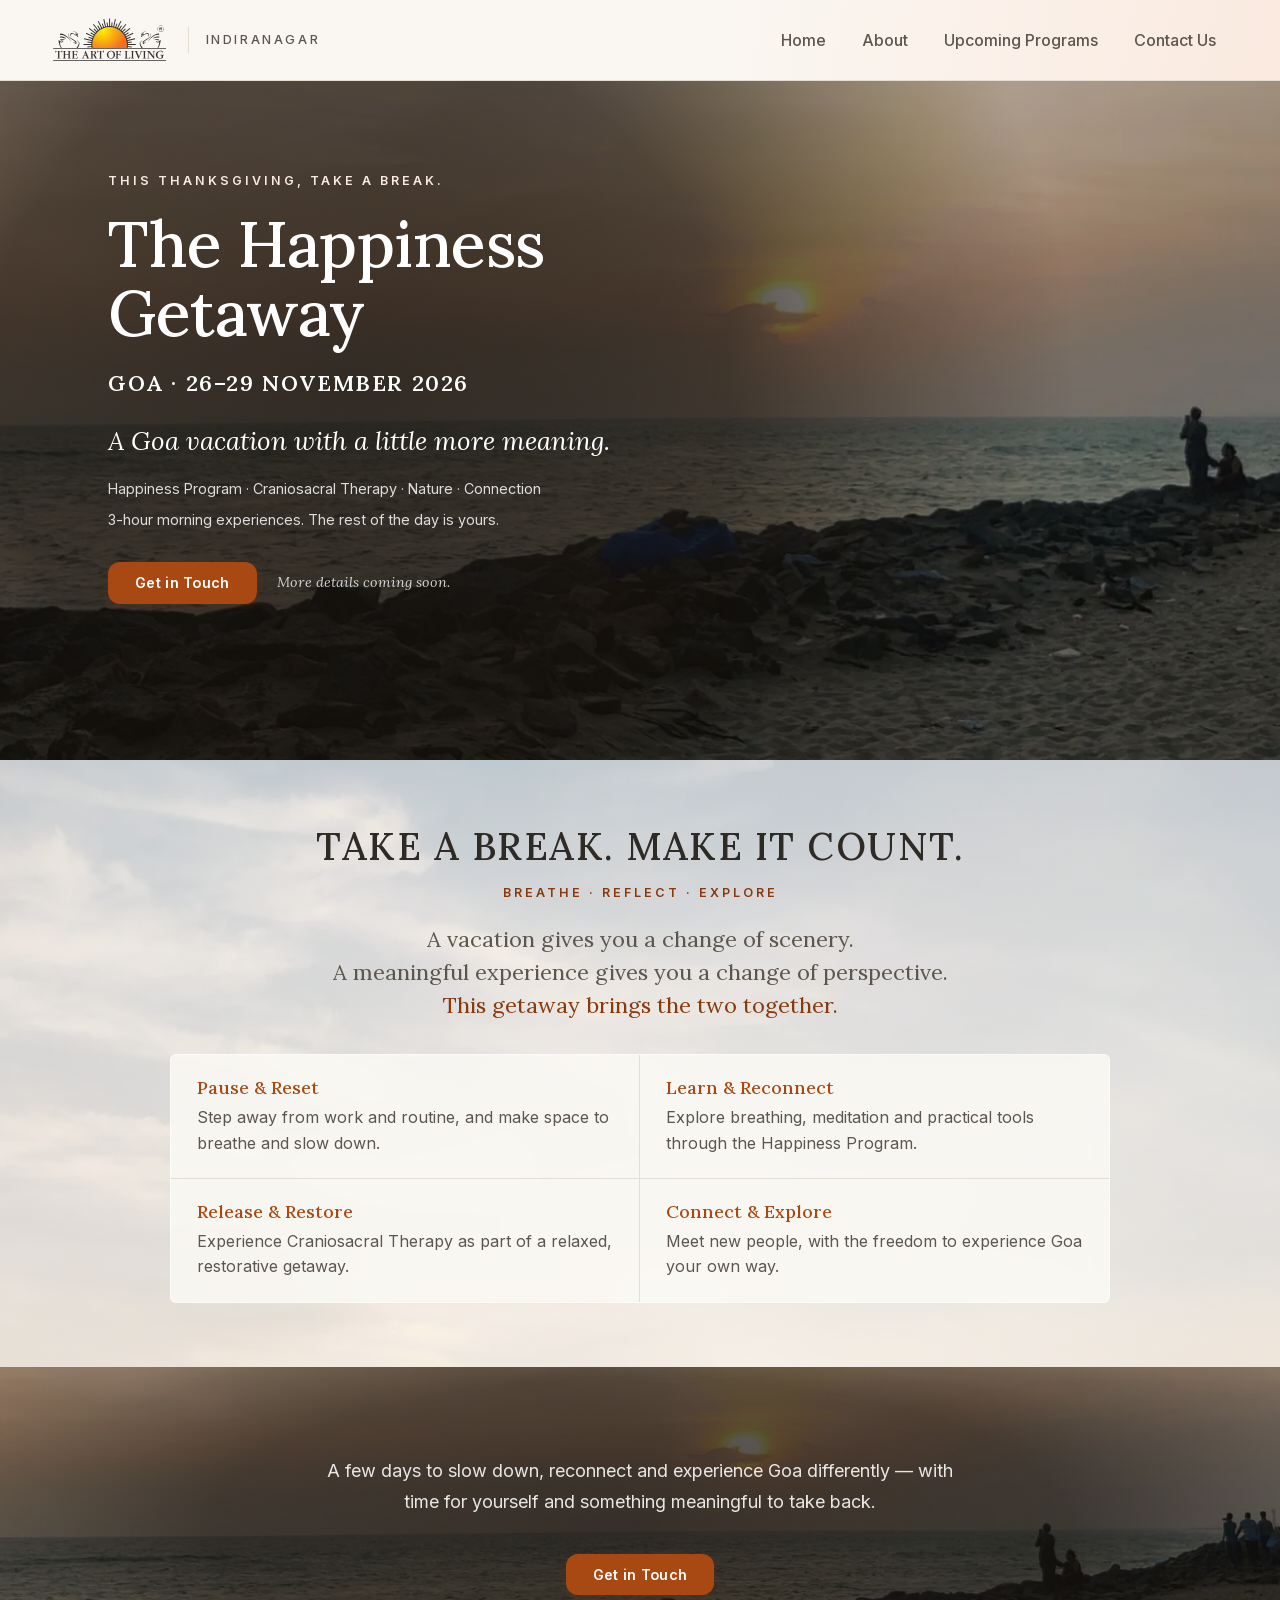
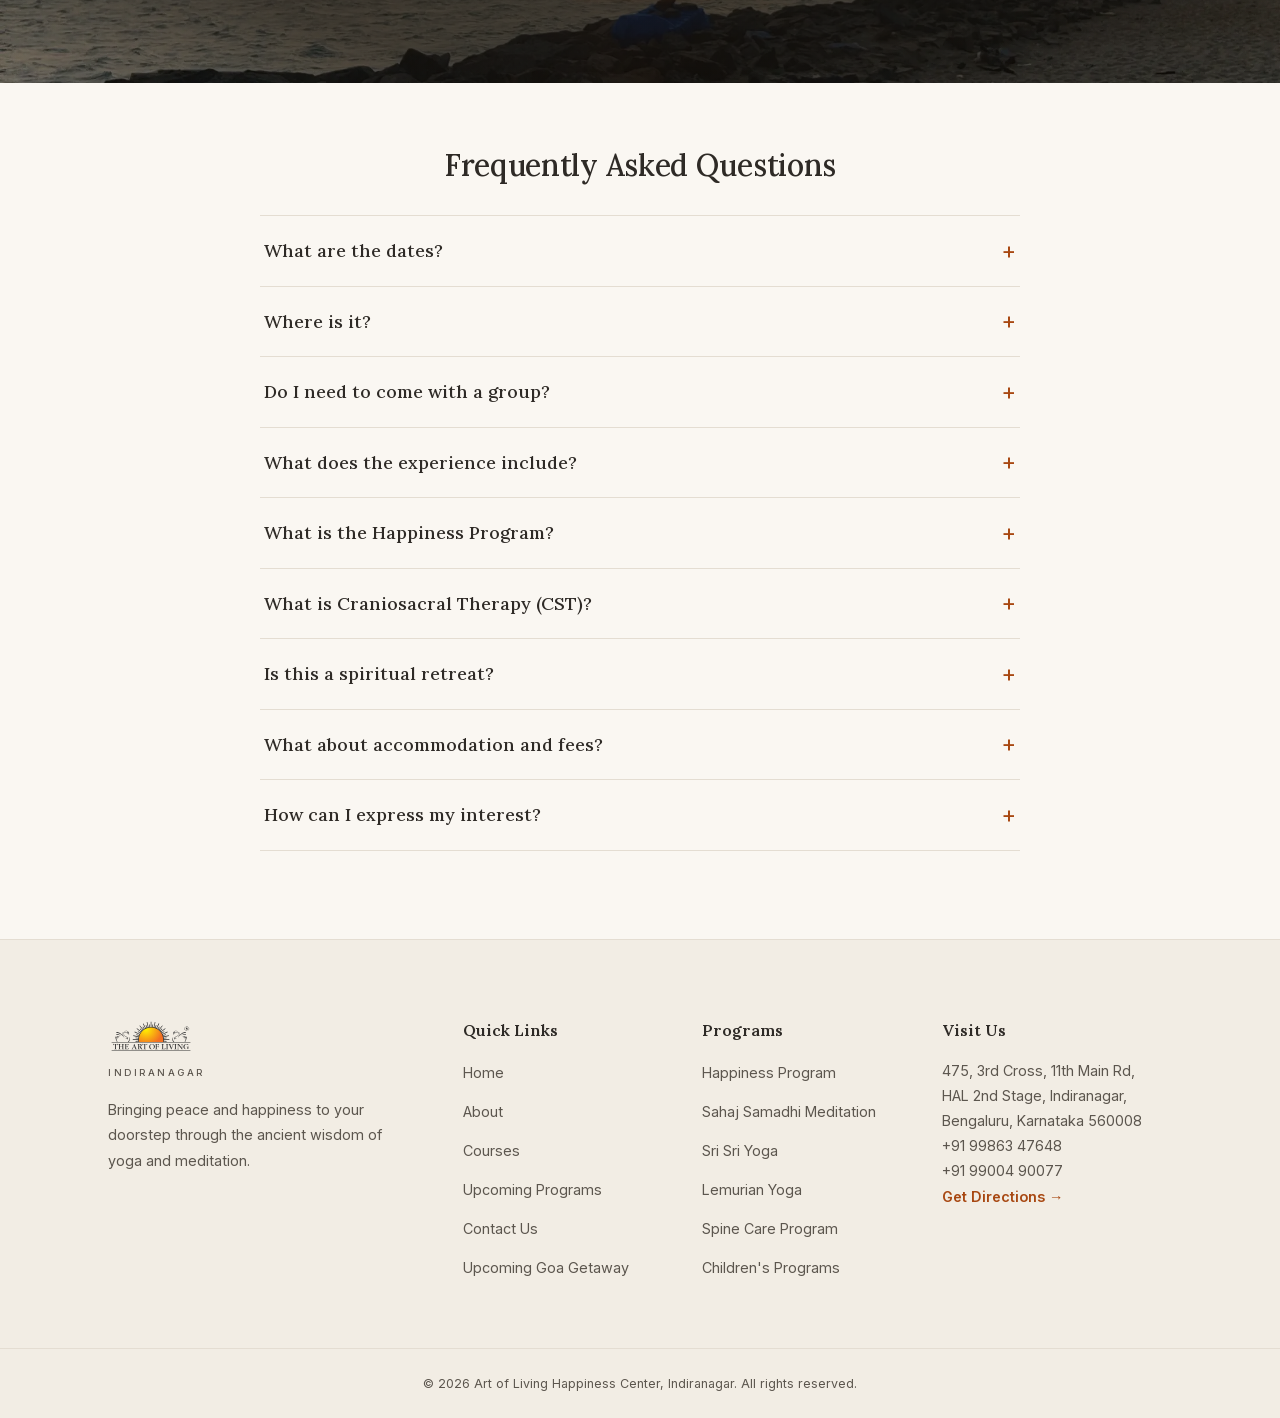
==== happiness-getaway.html @ d67d4214 "Add the Goa getaway page and unify the site shell Adds happiness-getaway.html — an early announcemen" ====
<!DOCTYPE html>
<html lang="en">
<head>
  <meta charset="UTF-8">
  <meta name="viewport" content="width=device-width, initial-scale=1.0">
  <title>The Happiness Getaway &middot; Goa, 26&ndash;29 November 2026 | Art of Living Indiranagar</title>
  <meta name="description" content="A Goa vacation with a little more meaning. Happiness Program, Craniosacral Therapy, nature and connection over a long weekend — mornings guided, the rest of the day yours. Organized by Art of Living Indiranagar.">
  <meta name="theme-color" content="#FAF7F2">
  <meta property="og:title" content="The Happiness Getaway &middot; Goa, 26&ndash;29 November 2026">
  <meta property="og:description" content="A Goa vacation with a little more meaning. Three-hour morning experiences; the rest of the day is yours.">
  <meta property="og:type" content="website">
  <meta property="og:locale" content="en_IN">
  <!-- TODO before launch: set the real domain + a real photo for link previews
  <link rel="canonical" href="https://example.org/happiness-getaway.html">
  <meta property="og:url" content="https://example.org/happiness-getaway.html">
  <meta property="og:image" content="https://example.org/og.jpg">
  -->
  <link rel="icon" href="img/favicon.svg">
  <link rel="preload" href="fonts/lora-var-latin.woff2" as="font" type="font/woff2" crossorigin>
  <link rel="preload" href="fonts/lora-var-italic-latin.woff2" as="font" type="font/woff2" crossorigin>
  <link rel="preload" href="fonts/inter-var-latin.woff2" as="font" type="font/woff2" crossorigin>
  <link rel="stylesheet" href="css/style.css">
</head>
<body>

  <a href="#main" class="skip-link">Skip to main content</a>

  <nav class="navbar" id="navbar">
    <div class="container nav-container">
      <!-- Official logo: img/aol-logo.svg, taken from artofliving.org
           (app/themes/artofliving/assets/images/logo.svg). Rising sun in the
           brand gradient (#fff200 → #f37021), two swans, "THE ART OF LIVING"
           wordmark, ® mark. Do not recolour, redraw, or stretch it — height
           is set in CSS and the width follows the 2.55:1 ratio. -->
      <a href="index.html#home" class="nav-logo">
        <img class="logo-mark" src="img/aol-logo.svg" alt="The Art of Living" width="273" height="107">
        <span class="logo-text">Indiranagar</span>
      </a>
      <ul class="nav-menu" id="navMenu">
        <li><a href="index.html#home" class="nav-link">Home</a></li>
        <li><a href="index.html#about" class="nav-link">About</a></li>
        <li><a href="index.html#upcoming" class="nav-link">Upcoming Programs</a></li>
        <li><a href="index.html#contact" class="nav-link">Contact Us</a></li>
      </ul>
      <button class="hamburger" id="hamburger" aria-label="Toggle menu" aria-controls="navMenu" aria-expanded="false">
        <span></span><span></span><span></span>
      </button>
    </div>
  </nav>

  <main id="main">

    <!-- ===== Hero =====================================================
         Same photograph as the homepage carousel's fourth slide, by design:
         the carousel is the teaser and this is where it opens out. Full
         bleed and much taller, so it reads as a page rather than a panel. -->
    <header class="gw-hero">
      <div class="container gw-hero-inner">
        <p class="gw-eyebrow">This Thanksgiving, take a break.</p>
        <h1 class="gw-title">The Happiness Getaway</h1>
        <p class="gw-where">Goa &middot; 26&ndash;29 November 2026</p>
        <p class="gw-lede">A Goa vacation with a little more meaning.</p>
        <p class="gw-strands">Happiness Program &middot; Craniosacral Therapy &middot; Nature &middot; Connection</p>
        <p class="gw-hours">3-hour morning experiences. The rest of the day is yours.</p>

        <p class="gw-cta">
          <a href="index.html#contact" class="btn btn-primary btn-register">Get in Touch</a>
          <span class="gw-soon">More details coming soon.</span>
        </p>
      </div>
    </header>

    <!-- ===== The experience ==========================================
         The page's one middle section. The sky is the section — the heading,
         the rhythm line and the proposition sit on it, and the four blocks
         sit on it too, as a single frosted panel rather than four cards.
         No morning/afternoon breakdown, no second benefits section, and
         nothing here repeats the hero's dates or programs. The Art of Living
         name and mark belong to the header and footer only. -->
    <section class="section gw-exp" aria-labelledby="gw-exp-h">
      <div class="container gw-fade">

        <div class="gw-exp-head">
          <h2 class="gw-h2 gw-caps-h" id="gw-exp-h">Take a break. Make it count.</h2>
          <p class="gw-rhythm">Breathe &middot; Reflect &middot; Explore</p>
          <blockquote class="gw-prop">
            <p>
              A vacation gives you a change of scenery.<br>
              A meaningful experience gives you a change of perspective.<br>
              <em>This getaway brings the two together.</em>
            </p>
          </blockquote>
        </div>

        <!-- Client-approved copy: don't reword or reorder these four. -->
        <ul class="gw-gains">
          <li>
            <h3>Pause &amp; Reset</h3>
            <p>Step away from work and routine, and make space to breathe and slow down.</p>
          </li>
          <li>
            <h3>Learn &amp; Reconnect</h3>
            <p>Explore breathing, meditation and practical tools through the Happiness Program.</p>
          </li>
          <li>
            <h3>Release &amp; Restore</h3>
            <p>Experience Craniosacral Therapy as part of a relaxed, restorative getaway.</p>
          </li>
          <li>
            <h3>Connect &amp; Explore</h3>
            <p>Meet new people, with the freedom to experience Goa your own way.</p>
          </li>
        </ul>

      </div>
    </section>

    <!-- ===== Closing ==================================================
         A feeling and a door, nothing else — one sentence and one button, no
         heading. No dates, no programs, no logo, no "coming soon": all of
         that is in the hero, the FAQ or the footer. -->
    <section class="section gw-close" aria-label="Get in touch">
      <div class="container gw-close-inner">
        <p class="gw-close-copy">A few days to slow down, reconnect and experience Goa differently &mdash; with time for yourself and something meaningful to take back.</p>
        <p class="gw-cta">
          <a href="index.html#contact" class="btn btn-primary btn-register">Get in Touch</a>
        </p>
      </div>
    </section>

    <!-- ===== FAQ ====================================================== -->
    <section class="section gw-faq" aria-labelledby="gw-faq-h">
      <div class="container">
        <div class="gw-head">
          <h2 class="gw-h2" id="gw-faq-h">Frequently Asked Questions</h2>
        </div>

        <div class="gw-accordion">
          <details class="gw-q">
            <summary>What are the dates?</summary>
            <div class="gw-a"><p>26&ndash;29 November 2026.</p></div>
          </details>
          <details class="gw-q">
            <summary>Where is it?</summary>
            <div class="gw-a"><p>Goa.</p></div>
          </details>
          <details class="gw-q">
            <summary>Do I need to come with a group?</summary>
            <div class="gw-a"><p>Not at all. Whether you&rsquo;re travelling with friends, coming as a couple, or joining on your own, the experience is designed to work for you. Connect with others, enjoy shared experiences, and still have plenty of time to explore Goa &mdash; or simply have some time to yourself.</p></div>
          </details>
          <details class="gw-q">
            <summary>What does the experience include?</summary>
            <div class="gw-a"><p>The experience combines the Happiness Program and Craniosacral Therapy with time to relax, connect and enjoy Goa.</p></div>
          </details>
          <details class="gw-q">
            <summary>What is the Happiness Program?</summary>
            <div class="gw-a"><p>A guided experience from Art of Living that combines practical wisdom, breathing practices, meditation and interactive processes to help you manage stress, reconnect with yourself and bring greater ease and balance into everyday life.</p></div>
          </details>
          <details class="gw-q">
            <summary>What is Craniosacral Therapy (CST)?</summary>
            <div class="gw-a"><p>A gentle, hands-on wellness therapy that works with subtle rhythms and the body&rsquo;s natural patterns. It is designed as a deeply relaxing experience that encourages rest, release and a sense of wellbeing.</p></div>
          </details>
          <details class="gw-q">
            <summary>Is this a spiritual retreat?</summary>
            <div class="gw-a"><p>It includes breathing, meditation and the Happiness Program, but the overall experience is designed to be relaxed, grounded and vacation-oriented.</p></div>
          </details>
          <details class="gw-q">
            <summary>What about accommodation and fees?</summary>
            <div class="gw-a"><p>More details coming soon.</p></div>
          </details>
          <details class="gw-q">
            <summary>How can I express my interest?</summary>
            <div class="gw-a"><p>Use the <a href="index.html#contact">Get in Touch</a> button to contact Art of Living Indiranagar.</p></div>
          </details>
        </div>
      </div>
    </section>

  </main>

  <footer class="footer">
    <div class="container footer-grid">
      <div class="footer-col">
        <h4>
          <img class="logo-mark" src="img/aol-logo.svg" alt="The Art of Living" width="273" height="107">
          <small>Indiranagar</small>
        </h4>
        <p>Bringing peace and happiness to your doorstep through the ancient wisdom of yoga and meditation.</p>
      </div>
      <div class="footer-col">
        <h4>Quick Links</h4>
        <ul>
          <li><a href="index.html#home">Home</a></li>
          <li><a href="index.html#about">About</a></li>
          <li><a href="index.html#courses">Courses</a></li>
          <li><a href="index.html#upcoming">Upcoming Programs</a></li>
          <li><a href="index.html#contact">Contact Us</a></li>
          <li><a href="happiness-getaway.html">Upcoming Goa Getaway</a></li>
        </ul>
      </div>
      <div class="footer-col">
        <h4>Programs</h4>
        <ul>
          <li><a href="index.html#courses">Happiness Program</a></li>
          <li><a href="index.html#courses">Sahaj Samadhi Meditation</a></li>
          <li><a href="index.html#courses">Sri Sri Yoga</a></li>
          <li><a href="index.html#courses">Lemurian Yoga</a></li>
          <li><a href="spine-care.html">Spine Care Program</a></li>
          <li><a href="index.html#courses">Children's Programs</a></li>
        </ul>
      </div>
      <div class="footer-col">
        <h4>Visit Us</h4>
        <p>475, 3rd Cross, 11th Main Rd,<br> HAL 2nd Stage, Indiranagar,<br>Bengaluru, Karnataka 560008</p>
        <p><a href="tel:+919986347648">+91 99863 47648</a><br><a href="tel:+919900490077">+91 99004 90077</a></p>
        <p><a href="https://maps.app.goo.gl/m9T7pvFitFbhBjsg8" target="_blank" rel="noopener" class="footer-map-link">Get Directions →</a></p>
      </div>
    </div>
    <div class="footer-bottom">
      <p>&copy; <span id="year"></span> Art of Living Happiness Center, Indiranagar. All rights reserved.</p>
    </div>
  </footer>

  <script src="js/page.js"></script>
</body>
</html>
---- css/style.css ----
/* ============================================
   Art of Living Happiness Center - Indiranagar

   Light, airy, unhurried. The tokens below are the
   whole system — if a value isn't here it probably
   shouldn't be used.

   Every foreground/background pair in this file was
   checked against WCAG AA (4.5:1). Lowest pair on the
   page is 4.97:1. If you add a colour, check it.
   ============================================ */

/* ---- Fonts ----
   Self-hosted, latin subset only. The two roman faces are variable, so one
   file each covers 400-600; the Lora italic below is a single 400 weight, so
   asking it for 500 gets you 400. 3 files, 112KB, instead of the 14 Google
   would hand over.

   Self-hosting is a real win now rather than a preference: browsers partition
   their HTTP cache per site, so the old "every visitor already has Google's
   copy cached" argument no longer holds, and this removes two render-blocking
   round-trips to third-party origins along with the privacy exposure.

   → and ★ sit outside the latin subset and fall back to the system font,
   exactly as they did before. */
@font-face {
  font-family: 'Lora';
  font-style: normal;
  font-weight: 400 600;
  font-display: swap;
  src: url('../fonts/lora-var-latin.woff2') format('woff2');
}
@font-face {
  font-family: 'Lora';
  font-style: italic;
  font-weight: 400;
  font-display: swap;
  src: url('../fonts/lora-var-italic-latin.woff2') format('woff2');
}
@font-face {
  font-family: 'Inter';
  font-style: normal;
  font-weight: 400 600;
  font-display: swap;
  src: url('../fonts/inter-var-latin.woff2') format('woff2');
}

:root {
  /* --- Ground ---
     Sand, not white. A dead-white page reads clinical; a warm off-white
     reads like paper and daylight. */
  --sand: #FAF7F2;
  --sand-deep: #F2EDE4;
  --paper: #FFFFFF;
  --line: #E4DDD2;

  /* --- Ink --- */
  --ink: #2E2A26;
  --ink-soft: #5C564E;
  /* One step lighter again, for text that has to sit under everything else on
     a card. 5.18:1 on paper — still AA, and the lightest ink here. Don't go
     further without checking. */
  --ink-faint: #736C63;

  /* --- Accent ---
     Clay is the official logo's sun orange (#f37021) darkened until it
     passes AA: same hue family, 5.5:1 on white where the brand orange itself
     manages only 2.94:1. The logo keeps its real colour; the UI uses this
     accessible relative of it. Sage is the counterweight. */
  --clay: #A84812;
  --clay-hover: #883A0C;
  --clay-tint: #FAEAE0;
  /* Two resting shades below --clay, for the Why Sudarshan Kriya heading
     stack. --clay-deep lands a hair off --clay-hover but is deliberately its
     own token: one is a hover state, this is a colour text sits in. On
     --sand-deep they measure 6.81:1 and 6.31:1. */
  --clay-deep: #873A10;
  --clay-muted: #7A4A32;
  --sage: #3F5147;
  --sage-tint: #E9EFE9;
  --danger: #A02222;

  /* --- Gold ---
     The booking-card palette: the logo's sun, kept light. It is only ever a
     background — ink on the gradient's dark end is 5.36:1, still above the
     page's 4.97:1 floor — never text, because as text it fails badly. */
  --sun: #E9A63F;
  --sun-deep: #D98F22;

  /* --- Type --- 6 steps */
  /* The vertical rhythm between major sections. One number, so no section
     invents its own gap: two adjacent sections put 2x this between blocks,
     which is why it is well under the old 120px. Sections that are
     deliberately tighter than this (.kriya, .gw-exp, .gw-faq's top) keep
     their own smaller values — this is a ceiling, not a target. */
  --section-y: 88px;

  /* The fixed header's measured height. Anything that has to start below it
     reads this rather than hard-coding a number that silently goes stale when
     the logo size changes. It drops with .nav-logo .logo-mark at 768px. */
  --nav-h: 81px;
  --font-heading: 'Lora', Georgia, 'Times New Roman', serif;
  --font-body: 'Inter', -apple-system, BlinkMacSystemFont, sans-serif;
  --fs-xs: 0.78rem;
  --fs-sm: 0.9rem;
  --fs-base: 1rem;
  --fs-md: 1.125rem;
  --fs-lg: 1.375rem;
  --fs-xl: 1.625rem;
  --fs-title: clamp(1.875rem, 4vw, 2.75rem);
  --fs-display: clamp(2.5rem, 6.5vw, 4.25rem);

  /* --- Shape --- deliberately soft and shallow. --r-pill is the single
     exception and belongs to exactly one button: a pill is a "buy now" shape,
     and Register on a batch card is the only literal "buy now" on the page.
     Don't reach for it anywhere else. */
  --r-sm: 6px;
  --r: 12px;
  --r-lg: 18px;
  --r-pill: 999px;

  /* The only shadow in the file. Everything else separates with a hairline;
     the batch cards need to sit above the page, so they get 4% of black. */
  --shadow-card: 0 1px 2px rgba(46, 42, 38, 0.04), 0 10px 26px rgba(46, 42, 38, 0.05);


  /* Slow and few. Named properties, never `all`. */
  --transition: background-color 0.2s ease, color 0.2s ease,
                border-color 0.2s ease, opacity 0.2s ease;
}

*, *::before, *::after { margin: 0; padding: 0; box-sizing: border-box; }

html { scroll-behavior: smooth; scroll-padding-top: 80px; }

body {
  font-family: var(--font-body);
  font-size: var(--fs-base);
  color: var(--ink-soft);
  background: var(--sand);
  line-height: 1.75;
  -webkit-font-smoothing: antialiased;
  text-rendering: optimizeLegibility;
}

/* height: auto is load-bearing. Images carry width/height attributes to
   reserve their space, but with only max-width set the attribute height stays
   in force while the width shrinks — the picture stretches. */
img { max-width: 100%; height: auto; display: block; }
a { text-decoration: none; color: inherit; }
ul { list-style: none; }

h1, h2, h3, h4 {
  color: var(--ink);
  font-weight: 600;
  line-height: 1.25;
  text-wrap: balance;
}

.container {
  max-width: 1120px;
  margin: 0 auto;
  padding: 0 28px;
}
/* ---- Icons ----
   One inline sprite in the markup, drawn as simple geometry: circles, arcs,
   petals. Replaces 27 emoji that rendered differently on every OS and read
   consumer-app rather than 45-year-old teaching institution. */
.icon {
  width: 1em;
  height: 1em;
  fill: none;
  stroke: currentColor;
  stroke-width: 1.4;
  stroke-linecap: round;
  stroke-linejoin: round;
  flex-shrink: 0;
}
/* For glyphs drawn as filled shapes rather than open strokes — the WhatsApp
   mark is the only one. A presentation attribute on the <path> can't do this:
   the rule above is CSS and would win. */
.icon-solid { fill: currentColor; stroke: none; }

/* ---- Accessibility ---- */
:focus-visible {
  outline: 2px solid var(--clay);
  outline-offset: 3px;
  border-radius: 3px;
}

.skip-link {
  position: absolute;
  left: -9999px;
  top: 0;
  background: var(--clay);
  color: var(--paper);
  padding: 10px 18px;
  font-weight: 600;
  z-index: 2000;
}
.skip-link:focus { left: 0; }

/* Labels the batch-card facts for screen readers — sighted users read the
   icon, which is aria-hidden, so the label would otherwise be missing. */
.sr-only {
  position: absolute;
  width: 1px;
  height: 1px;
  overflow: hidden;
  clip: rect(0 0 0 0);
  clip-path: inset(50%);
  white-space: nowrap;
}

/* ---- Buttons ---- */
.btn {
  display: inline-flex;
  align-items: center;
  justify-content: center;
  gap: 8px;
  font-family: var(--font-body);
  font-size: var(--fs-sm);
  font-weight: 600;
  line-height: 1.2;
  letter-spacing: 0.3px;
  border-radius: var(--r-sm);
  cursor: pointer;
  transition: var(--transition);
  border: 1px solid transparent;
  text-align: center;
}
.btn-primary { background: var(--clay); color: var(--paper); }
.btn-primary:hover { background: var(--clay-hover); }
.btn-outline {
  border-color: var(--line);
  color: var(--ink);
  background: transparent;
}
.btn-outline:hover { border-color: var(--clay); color: var(--clay); }
.btn-white { background: var(--paper); color: var(--clay); }
.btn-white:hover { background: var(--clay-tint); }
.btn-sm { padding: 10px 20px; }
.btn-lg { padding: 15px 30px; font-size: var(--fs-base); }
.btn-block { width: 100%; }

/* ---- Navbar ----
   Ivory from the first pixel rather than transparent-until-scrolled: a bar
   that is always there reads as part of the building, not something that
   arrives. Scrolling only tightens it and lays down a whisper of shadow.

   Two colours in the brief, #FBF8F4 and #A94816, are within one or two units
   per channel of --sand and --clay, which the rest of the page already runs
   on. They are used here rather than near-identical twins, so the header stays
   in the same system as everything below it. */
.navbar {
  position: fixed;
  top: 0; left: 0; right: 0;
  z-index: 1000;
  padding: 16px 0;
  /* Cream almost all the way across, easing into the palest peach at the far
     end. --clay-tint is the accent at its lightest, so the warmth comes from
     the same place as the buttons. */
  background: linear-gradient(100deg,
    var(--sand) 0%,
    var(--sand) 54%,
    var(--clay-tint) 100%);
  border-bottom: 1px solid var(--line);
  transition: padding 180ms ease, box-shadow 180ms ease;
}
.navbar.scrolled {
  padding: 10px 0;
  box-shadow: 0 6px 20px rgba(46, 42, 38, 0.05);
}
/* Wider than the 1120px the sections use, as specified. */
.nav-container {
  max-width: 1240px;
  display: flex;
  align-items: center;
  justify-content: space-between;
  gap: 24px;
}
.nav-logo {
  display: flex;
  align-items: center;
  color: var(--ink);
  flex-shrink: 0;
}
/* Official logo. Height-driven, so the 2.55:1 lockup keeps its ratio. */
.logo-mark { width: auto; }
.nav-logo .logo-mark { height: 3rem; }
.footer-col .logo-mark { height: 2.1rem; margin-bottom: 14px; }
/* The logo already reads "THE ART OF LIVING", so the only text the lockup
   needs is the locality, set off by a hairline. Medium weight and wide
   tracking — a caption to the logo, never a second wordmark. The line-height
   is what gives the divider its height. */
.logo-text {
  margin-left: 17px;
  padding-left: 17px;
  border-left: 1px solid var(--line);
  font-size: var(--fs-xs);
  font-weight: 500;
  line-height: 2.3;
  letter-spacing: 2.6px;
  text-transform: uppercase;
  color: var(--ink-soft);
  white-space: nowrap;
}

.nav-menu {
  display: flex;
  align-items: center;
  gap: 4px;
}
.nav-link {
  padding: 9px 16px;
  font-size: var(--fs-base);
  font-weight: 500;
  color: var(--ink-soft);
  border-radius: var(--r);
  transition: background-color 180ms ease, color 180ms ease;
}
.nav-link:hover {
  color: var(--clay);
  background: var(--clay-tint);
}
/* The section you are actually in. Same peach pill as the hover so the two
   agree, but the deeper terracotta and the extra weight keep "here" distinct
   from "under the pointer". Which link wears it is set in main.js. */
.nav-link.active {
  color: var(--clay-hover);
  background: var(--clay-tint);
  font-weight: 600;
}

/* The one filled button up here, so it carries a little warm lift the rest of
   the bar doesn't. */
/* These declarations were the header's "Enrol Now", shared with the cards so
   the two could not drift. The header button is gone; the values stay exactly
   as they were. If it ever comes back, add `.nav-cta` to these two selectors
   rather than copying them. */
.btn-register {
  padding: 11px 26px;
  font-size: var(--fs-sm);
  font-weight: 600;
  border-radius: var(--r);
  box-shadow: 0 2px 10px rgba(168, 72, 18, 0.18);
  transition: background-color 180ms ease, box-shadow 180ms ease,
              transform 180ms ease;
}
.btn-register:hover {
  background: var(--clay-hover);
  box-shadow: 0 8px 18px rgba(168, 72, 18, 0.22);
  transform: translateY(-2px);
}

.hamburger {
  display: none;
  flex-direction: column;
  gap: 5px;
  background: none;
  border: none;
  cursor: pointer;
  padding: 6px;
}
.hamburger span {
  width: 24px; height: 1.5px;
  background: var(--ink);
  transition: transform 180ms ease, opacity 180ms ease;
}
.hamburger.open span:nth-child(1) { transform: rotate(45deg) translate(4.5px, 4.5px); }
.hamburger.open span:nth-child(2) { opacity: 0; }
.hamburger.open span:nth-child(3) { transform: rotate(-45deg) translate(4.5px, -4.5px); }

/* ---- Hero carousel ----
   One component, three variations. A single min-height on the slide shell
   sets the size for all three — the tallest no longer dictates it and the
   shortest no longer floats in a field of nothing. Everything inside is
   centred vertically in that shell, so the rhythm holds whichever slide is
   showing and whatever the viewport.

   Type inside is carousel-scoped rather than per slide: one eyebrow size, one
   heading size, one body size, one CTA, one set of gaps. Slide 1 keeps the
   page's <h1> at display size — it is the landing headline and shrinking it
   to match the other two would flatten the page — but shares everything else.
   ---- */
.hero-carousel {
  position: relative;
  overflow: hidden;
  padding: var(--nav-h) 0 0;
  /* The shared scale. Change these four and all three slides follow. */
  --hc-eyebrow: var(--fs-xs);
  --hc-title: clamp(2rem, 4.2vw, 2.75rem);
  --hc-body: var(--fs-md);
  --hc-gap: 16px;
}
/* ---- One ground per slide ----
   Three washes of the same two accent tints, in a sequence: the hero's warm
   and cool corners, then the cool one alone for the quiet argument, then the
   warm one alone where there is something to act on. Nothing new in the
   palette — only which of the two existing tints leads.

   They ride the slides' own opacity, so the ground cross-fades with the copy
   rather than switching under it. Sand behind them all is what the blend
   happens over mid-transition. */
.hero-carousel { background: var(--sand); }
/* ::before, not ::after: a pseudo-element paints in DOM order among the
   children, and as ::after the ground covered the logo sitting in front of
   it. As ::before it goes down first, the logo next, the copy last. */
.hc-slide-hero::before,
.hc-slide-kriya::before,
.hc-slide-course::before,
.hc-slide-goa::before {
  content: '';
  position: absolute;
  inset: 0;
  z-index: 0;
  pointer-events: none;
}
/* Slide 1 — unchanged: the hero's two corners, exactly as they were. */
.hc-slide-hero::before {
  background:
    radial-gradient(560px 420px at 78% 18%, var(--clay-tint), transparent 70%),
    radial-gradient(640px 480px at 18% 85%, var(--sage-tint), transparent 70%);
}
/* Slide 2 — a warm sweep: deep terracotta in the outer corners, muted peach
   through the middle distance, warm cream across the centre.

   Every word on this slide is set in the terracotta family (--clay-deep,
   --clay, --clay-muted), so the ground has to stay light exactly where the
   copy is. --clay is the lightest of them and needs a background luminance of
   about 0.76 to hold 4.5:1, which is roughly #F5DFD0 — so anything deeper than
   a muted peach has to fall outside the copy box. The two terracotta washes
   are therefore anchored off-canvas at opposite corners and are fully spent
   before they reach the centre; the linear layer underneath is what the text
   actually sits on. Percentage positions, so the sweep keeps its proportions
   at any width. Re-measure if you deepen or re-aim any of the three. */
.hc-slide-kriya::before {
  background:
    radial-gradient(90% 130% at -10% 115%,
      rgba(140, 56, 16, 0.62) 0%,
      rgba(158, 68, 24, 0.26) 34%,
      rgba(158, 68, 24, 0) 66%),
    radial-gradient(80% 120% at 110% -15%,
      rgba(168, 72, 18, 0.34) 0%,
      rgba(168, 72, 18, 0.12) 36%,
      rgba(168, 72, 18, 0) 68%),
    linear-gradient(148deg,
      #F7E2D0 0%,
      #FBEFE4 42%,
      #FDF7F1 72%,
      var(--sand) 100%);
}
/* Slide 3 — the warm side, a shade deeper. Something to do, so the ground
   leans in. */
/* Slide 3 — the warm side. With the lockup gone there is nothing behind the
   copy to work around, so this is simply a light warm ground: a peach glow off
   the top right, a soft sand settle bottom left, over a cream base. Every
   layer stays light on purpose — the copy is dark ink and clay, and the whole
   point of dropping the emblem was to stop trading text contrast for a
   decorative mark. Percentages, so the sweep holds its proportions. */
.hc-slide-course::before {
  background:
    radial-gradient(70% 116% at 88% 8%,
      rgba(250, 221, 197, 0.62) 0%,
      rgba(250, 226, 205, 0.28) 46%,
      rgba(250, 226, 205, 0) 74%),
    radial-gradient(64% 104% at 6% 98%,
      rgba(240, 233, 221, 0.80) 0%,
      rgba(242, 237, 228, 0.30) 52%,
      rgba(242, 237, 228, 0) 78%),
    linear-gradient(162deg,
      #FFFDFB 0%,
      #FDF8F2 46%,
      #F9F2E9 100%);
}
.hc-track { display: grid; position: relative; z-index: 1; }
.hc-slide {
  position: relative;
  grid-area: 1 / 1;
  display: grid;
  align-content: center;
  min-height: clamp(420px, 56vh, 560px);
  /* The controls sit over this, so the copy stops short of them. */
  padding-bottom: 46px;
  opacity: 0;
  visibility: hidden;
  transition: opacity 500ms ease, visibility 0s linear 500ms;
}
.hc-slide.is-active {
  opacity: 1;
  visibility: visible;
  transition: opacity 500ms ease, visibility 0s;
}
.hc-slide[hidden] { display: none; }
/* Positioned, so the copy paints above the watermark and the bloom — both are
   absolutely positioned and would otherwise sit on top of static content. */
.hc-inner { position: relative; z-index: 1; width: 100%; max-width: 940px; }
.hc-inner-centred { max-width: 820px; text-align: center; }

/* Slide 1: the hero keeps its content, but not its standalone-page type
   scale. On its own page it is the whole first screen; in the carousel it is
   one slide of four, and at --fs-display it stood ~230px taller than the
   others, which set the height for all of them. Here it reads off the same
   --hc-* scale and rhythm as slides 2-4. */
.hc-slide .hero { padding: 0; overflow: visible; }
.hc-slide .hero .hero-subtitle { margin-bottom: var(--hc-gap); }
.hc-slide .hero .hero-hook { font-size: var(--hc-body); margin-bottom: var(--hc-gap); }
.hc-slide .hero .hero-title { font-size: var(--hc-title); margin-bottom: var(--hc-gap); }
.hc-slide .hero .hero-text {
  font-size: var(--hc-body);
  line-height: 1.7;
  margin-bottom: 26px;
}
/* Same CTA metrics as slides 3 and 4, and the same escape from the
   full-bleed .btn-register gets inside a stacked card below 768px. */
.hc-slide .hero-buttons .btn-register { width: auto; }

/* Slide 2 watermark and the bloom that keeps the copy off it. */
/* ---- Slide 4: Goa teaser ----
   The one slide that reverses the page's dark-on-light, because it is built to
   sit on a photograph. Same shell, same height, same type tokens and the same
   CTA as the other three — only the ink flips.

   >> To add the photograph: drop it at img/goa-getaway.webp and set
   >>   --hc-goa-image: url('../img/goa-getaway.webp');
   >> on .hc-slide-goa below. That is the whole change. Until then the wash
   >> underneath stands in for it: warm horizon over deep green, from the
   >> site's own sage and clay, so the slide reads as intentional rather than
   >> broken — but it is a stand-in, not the tropical image this wants.
   ---- */
.hc-slide-goa {
  --hc-goa-image: url('../img/goa-getaway.webp');
}
.hc-slide-goa::before {
  background-image:
    /* Scrim in two parts, shaped to the copy rather than laid over the whole
       frame — a column down the middle where the words are, and a light wash
       everywhere else. The photograph stays a photograph at the edges and
       still guarantees contrast under the text.

       It is sized for the worst case, not for the stand-in below: against a
       white beach the pair of them composite to about 78% alpha where the
       copy sits, which holds the smallest text near 8:1. A single top-to-
       bottom gradient could not do that without flattening the whole image —
       it left the eyebrow at 1.85:1 over bright sand. */
    radial-gradient(ellipse 52% 86% at 30% 46%,
      rgba(22, 16, 11, 0.68) 0%,
      rgba(22, 16, 11, 0.60) 52%,
      rgba(22, 16, 11, 0.10) 100%),
    linear-gradient(180deg,
      rgba(22, 16, 11, 0.11) 0%,
      rgba(22, 16, 11, 0.18) 55%,
      rgba(22, 16, 11, 0.29) 100%),
    var(--hc-goa-image),
    /* Stand-in until the photograph lands: a sunrise over water, read top to
       bottom — night sky, the glow before the sun, the sun's band on the
       horizon, lit water, then shore. Abstract on purpose; it is holding a
       place, not pretending to be a photograph. */
    radial-gradient(620px 300px at 50% 47%, rgba(255, 214, 148, 0.85), transparent 70%),
    linear-gradient(180deg,
      #24324B 0%,
      #4E4A63 20%,
      #9A6C5C 36%,
      #C98A55 46%,
      #A87A5C 56%,
      #5E5448 74%,
      #33302A 100%);
  background-size: cover, cover, cover, cover, cover;
  background-position: center, center, center, center, center;
  background-repeat: no-repeat;
}
/* Left, not centred: the open water is on that side of the frame, and the sun
   and the figures are on the other. Keeping the copy off them is the whole
   reason the band was cropped the way it was. */
.hc-goa {
  max-width: 940px;
  text-align: left;
}
.hc-goa > * { color: var(--paper); max-width: 30rem; }
.hc-goa-eyebrow {
  font-size: var(--hc-eyebrow);
  font-weight: 600;
  letter-spacing: 3px;
  text-transform: uppercase;
  color: var(--clay-tint);
  margin-bottom: var(--hc-gap);
}
.hc-goa-title {
  font-family: var(--font-heading);
  font-size: var(--hc-title);
  font-weight: 500;
  line-height: 1.15;
  letter-spacing: -0.3px;
  margin-bottom: 12px;
}
/* Second-strongest thing on the slide, after the name. */
.hc-goa-where {
  font-family: var(--font-heading);
  font-size: var(--fs-lg);
  font-weight: 600;
  letter-spacing: 1.6px;
  text-transform: uppercase;
  margin-bottom: 16px;
}
.hc-goa-strands {
  font-size: var(--fs-sm);
  color: rgba(255, 255, 255, 0.82);
  max-width: 30rem;
  margin: 0 0 22px;
}
.hc-goa-save { font-size: var(--fs-md); font-weight: 600; margin-bottom: 4px; }
.hc-goa-soon {
  font-family: var(--font-heading);
  font-style: italic;
  font-size: var(--fs-sm);
  color: rgba(255, 255, 255, 0.78);
  margin-bottom: 24px;
}
/* The same button as everywhere else — it carries its own colour, so it reads
   the same against a photograph as it does against sand. align-items as well
   as justify-content: the stacked-CTA rule at 768px turns .hc-cta into a
   left-aligned column for slide 3, and this slide is centred. */
.hc-goa-cta { justify-content: flex-start; align-items: center; }

/* ---- The shared scale, used by slides 2 and 3 ---- */
.hc-eyebrow,
.hc-inner .section-tag {
  font-size: var(--hc-eyebrow);
  font-weight: 600;
  letter-spacing: 3px;
  text-transform: uppercase;
  color: var(--clay);
  margin-bottom: var(--hc-gap);
}
.hc-title {
  font-family: var(--font-heading);
  font-size: var(--hc-title);
  font-weight: 500;
  line-height: 1.2;
  letter-spacing: -0.3px;
  color: var(--ink);
  margin-bottom: var(--hc-gap);
}
.hc-body {
  font-size: var(--hc-body);
  color: var(--ink-soft);
  max-width: 46ch;
  margin-bottom: 26px;
}
/* Filled button first, text link after it — one obviously the action and the
   other obviously the way out to the rest. They sit on a line together while
   there is room and stack when there isn't. */
.hc-cta {
  margin-top: 0;
  display: flex;
  align-items: center;
  flex-wrap: wrap;
  gap: 14px 22px;
}
.hc-secondary {
  font-size: var(--fs-sm);
  font-weight: 600;
  color: var(--clay);
  border-bottom: 1px solid var(--line);
  transition: var(--transition);
}
.hc-secondary:hover { color: var(--clay-hover); border-bottom-color: var(--clay); }
/* Slide 2's own heading pair keeps the Kriya treatment, on the shared rhythm. */
.hc-inner .kriya-title { margin-bottom: var(--hc-gap); }
.hc-inner .kriya-claim { font-size: var(--hc-title); margin-bottom: var(--hc-gap); }
/* max-width: 52ch comes from the shared .kriya-lead rule, and a narrower box
   with no auto margins sits left, not centred — which left this one line 87px
   off from everything above and below it. */
.hc-inner .kriya-lead { font-size: var(--hc-body); margin-inline: auto; }
.hc-note { margin-top: 26px; }
/* Carousel CTAs keep their own width on every screen. .btn-register goes
   full-bleed inside a stacked batch card, which is right there and wrong
   here — slide 1's buttons sit inline, so these do too. */
.hc-note .btn-register,
.hc-cta .btn-register { width: auto; }

/* Slide 3: pitch left, facts right behind a hairline. Source order is
   eyebrow, title, facts, description, CTA — the reading order it keeps when
   the columns collapse on a phone. */
.hc-course {
  display: grid;
  grid-template-columns: minmax(0, 1fr) minmax(0, 0.8fr);
  /* Declared, not implicit: `grid-row: 1 / -1` on the facts counts to the end
     of the EXPLICIT grid, so without these four rows it resolved to row 1
     alone and the facts' height pushed the title down the page. */
  grid-template-rows: repeat(4, min-content);
  column-gap: 54px;
  text-align: left;
}
.hc-course > :not(.hc-facts) { grid-column: 1; }
.hc-facts {
  grid-column: 2;
  grid-row: 1 / -1;
  align-self: center;
  display: flex;
  flex-direction: column;
  gap: 15px;
  padding-left: 34px;
  border-left: 1px solid var(--line);
}

/* Controls in flow, under the slide: absolute they had to be kept clear of
   the copy, and the padding that took is exactly what this pass removes. */
.hc-controls {
  /* Overlaid on the foot of the slide rather than sitting under it. In flow
     they rendered on the shell's own sand, below every slide's ground, which
     is what made them read as a separate strip. */
  position: absolute;
  left: 0;
  right: 0;
  bottom: 6px;
  z-index: 2;
  display: flex;
  align-items: center;
  justify-content: center;
  gap: 6px;
}
.hc-controls .slider-dots { margin-top: 0; }
.hc-arrow {
  display: grid;
  place-items: center;
  width: 44px; height: 44px;
  font-size: 19px;
  color: var(--ink-soft);
  background: none;
  border: none;
  border-radius: 50%;
  cursor: pointer;
  transition: var(--transition);
}
.hc-arrow:hover { color: var(--clay); background: var(--clay-tint); }
/* Slide 4 is the only dark ground in the carousel, and the controls sit on it
   now that they are overlaid. Light marks there, dark marks everywhere else. */
.hero-carousel[data-slide="goa"] .hc-arrow { color: rgba(255, 255, 255, 0.92); }
.hero-carousel[data-slide="goa"] .hc-arrow:hover {
  color: var(--paper);
  background: rgba(255, 255, 255, 0.18);
}
.hero-carousel[data-slide="goa"] .slider-dot::before { background: rgba(255, 255, 255, 0.55); }
.hero-carousel[data-slide="goa"] .slider-dot.active::before { background: var(--paper); }
.hc-arrow .icon { transform: rotate(90deg); }
.hc-arrow-next .icon { transform: rotate(-90deg); }

/* ---- Hero ----
   No forced 100svh, no dark slab, no scroll-hint mouse. The height comes
   from the content plus generous padding, which also removes the old
   `100vh`-past-the-mobile-chrome bug by deletion rather than by patch. */
/* Padding and the accent wash both live on .hero-carousel now, so the three
   slides share one ground and one set of margins. */
.hero {
  position: relative;
  text-align: center;
  /* A standalone .hero (spine-care.html) has no carousel wrapper to supply
     the offset, so it carries the same values itself — otherwise it starts at
     y=0 and the 81px fixed header sits on top of the eyebrow. The homepage's
     .hero is nested in .hero-carousel, which already pads it, so that one
     zeroes this out below. */
  padding: 104px 0 46px;
}
.hero-carousel .hero { padding: 0; }
.hero-content { position: relative; z-index: 1; max-width: 760px; margin: 0 auto; }
/* The visitor's own words, in the same italic serif voice as the h1's
   highlight — hook and headline read as one problem/answer unit. */
.hero-hook {
  font-family: var(--font-heading);
  font-style: italic;
  font-size: var(--fs-lg);
  color: var(--ink-soft);
  margin: 0 auto 18px;
  text-wrap: balance;
}
/* Each clause is one unbreakable unit, so lines break between the three
   contradictions, never inside one. */
.hero-hook span { white-space: nowrap; }
.hero-subtitle {
  font-size: var(--fs-xs);
  font-weight: 600;
  letter-spacing: 3.5px;
  text-transform: uppercase;
  color: var(--clay);
  margin-bottom: 30px;
}
.hero-title {
  font-family: var(--font-heading);
  font-size: var(--fs-display);
  font-weight: 500;
  color: var(--ink);
  line-height: 1.15;
  letter-spacing: -0.5px;
  margin-bottom: 28px;
}
.hero-title .highlight { color: var(--clay); font-style: italic; }
.hero-text {
  font-size: var(--fs-md);
  text-wrap: balance;
  max-width: 660px;
  margin: 0 auto 44px;
  line-height: 1.85;
}
.hero-buttons {
  display: flex;
  gap: 14px;
  justify-content: center;
  flex-wrap: wrap;
}

/* Stats sit on hairlines, and no longer count up on scroll — an animated
   number is an attention-grab, which is the opposite of the offer. */
.hero-stats {
  display: flex;
  justify-content: center;
  gap: 0;
  margin: 80px auto 0;
  max-width: 720px;
  border-top: 1px solid var(--line);
  border-bottom: 1px solid var(--line);
}
.stat { flex: 1; padding: 28px 12px; }
.stat + .stat { border-left: 1px solid var(--line); }
.stat-number {
  font-family: var(--font-heading);
  font-size: var(--fs-xl);
  font-weight: 500;
  color: var(--ink);
}
.stat p {
  font-size: var(--fs-xs);
  letter-spacing: 1.5px;
  text-transform: uppercase;
  margin-top: 6px;
}

/* ---- Photographs ----
   A real <img>, not a CSS background: the photo is content — it shows the
   actual room and a real class — so it needs alt text and should be
   indexable. The width/height attributes in the markup reserve its space so
   nothing shifts while it loads.

   3:2 is the file's native ratio, so nothing is cropped. Keep any replacement
   landscape; a portrait slot here would cut the room in half. */
.about-media img {
  width: 100%;
  aspect-ratio: 3/2;
  object-fit: cover;
  border-radius: var(--r);
}

/* ---- Sections ---- */
.section { padding: var(--section-y) 0; }
.section-header {
  max-width: 620px;
  margin: 0 auto 72px;
  text-align: center;
}
/* A quiet lettered label, not a coloured pill badge. */
.section-tag {
  font-size: var(--fs-xs);
  font-weight: 600;
  letter-spacing: 3px;
  text-transform: uppercase;
  color: var(--clay);
  margin-bottom: 18px;
}
.section-title {
  font-family: var(--font-heading);
  font-size: var(--fs-title);
  font-weight: 500;
  letter-spacing: -0.3px;
  margin-bottom: 18px;
}
.section-subtitle { font-size: var(--fs-md); text-wrap: balance; }

/* Flush-left variant, so the page has a pulse instead of a beat. Five
   identically centred openings in a row was the most monotonous thing left
   about the layout — and About, the only asymmetric section, was already the
   best-looking one. The rule is content-shaped rather than arbitrary:
   sections that present a LIST (Courses, Upcoming, Contact details) open
   flush-left; sections that make a STATEMENT (Why Us, Testimonials, the CTA
   band) stay centred. */
.section-header.align-left {
  max-width: none;
  text-align: left;
  display: grid;
  grid-template-columns: 1.15fr 1fr;
  gap: 0 64px;
  align-items: end;
  margin-bottom: 56px;
}
.section-header.align-left .section-tag { grid-area: 1 / 1; }
.section-header.align-left .section-title { grid-area: 2 / 1; margin-bottom: 0; }
.section-header.align-left .section-subtitle { grid-area: 2 / 2; }
/* Same slot as a subtitle: level with the title, hard right. The Upcoming
   header has no tag or subtitle, so row 1 of its grid is simply empty — and
   the row gap is 0, so it costs nothing. */
.program-filter {
  grid-area: 2 / 2;
  display: flex;
  align-items: center;
  justify-content: flex-end;
  gap: 10px;
}
.program-filter[hidden] { display: none; }
/* Soft ink at the smallest step in the scale, and not bold — a utility label
   sitting beside a section heading, not a second heading. */
.program-filter-label {
  font-size: var(--fs-xs);
  font-weight: 500;
  letter-spacing: 0.3px;
  color: var(--ink-soft);
  white-space: nowrap;
}

/* A button and a panel of checkboxes rather than <select multiple>, which on
   a desktop needs ctrl-click to pick a second option and on a phone renders
   as something different in every browser. Borrows the form fields' shape and
   the share menu's panel — nothing new to learn on either side. */
/* min-width: 0 all the way down. A grid or flex item defaults to min-width:
   auto, so the button's nowrap label sets a floor that nothing can shrink
   past — the ellipsis below never fires and the control overflows its column
   instead. */
.program-filter { min-width: 0; }
/* A set width, not one that follows the label: otherwise the control grows and
   shrinks as you pick programs, and the header jitters. Long names ellipsise —
   the panel is where you read them in full. */
.multiselect { position: relative; min-width: 0; width: 15rem; }
/* Sized like a control, not a field: the body's 1.75 line-height is for
   reading paragraphs and was adding a third of the height here. */
.multiselect-toggle {
  display: flex;
  align-items: center;
  justify-content: space-between;
  gap: 10px;
  width: 100%;
  min-width: 11rem;
  max-width: 100%;
  padding: 7px 11px;
  font-family: var(--font-body);
  font-size: var(--fs-sm);
  line-height: 1.4;
  color: var(--ink);
  text-align: left;
  background: var(--paper);
  border: 1px solid var(--line);
  border-radius: var(--r-sm);
  cursor: pointer;
  transition: var(--transition);
}
.multiselect-toggle:hover { border-color: var(--clay); }
.multiselect-toggle:focus-visible {
  outline: none;
  border-color: var(--clay);
  box-shadow: 0 0 0 3px rgba(168,72,18,0.14);
}
/* A single long program name gets clipped rather than stretching the header
   or wrapping the button to two lines. */
.multiselect-toggle > span {
  min-width: 0;
  overflow: hidden;
  text-overflow: ellipsis;
  white-space: nowrap;
}
.multiselect-toggle .icon {
  font-size: 15px;
  color: var(--ink-soft);
  transition: var(--transition);
}
.multiselect-toggle[aria-expanded="true"] .icon { color: var(--clay); }

.multiselect-panel {
  position: absolute;
  top: calc(100% + 5px);
  right: 0;
  z-index: 20;
  min-width: 100%;
  width: max-content;
  max-width: min(22rem, 78vw);
  padding: 4px;
  background: var(--paper);
  border: 1px solid var(--line);
  border-radius: var(--r-sm);
  box-shadow: var(--shadow-card);
}
.multiselect-panel[hidden] { display: none; }
.multiselect-option {
  display: flex;
  align-items: center;
  gap: 9px;
  padding: 6px 9px;
  border-radius: var(--r-sm);
  font-size: var(--fs-sm);
  line-height: 1.4;
  color: var(--ink-soft);
  cursor: pointer;
  transition: var(--transition);
}
.multiselect-option:hover,
.multiselect-option:has(:focus-visible) { background: var(--sand-deep); }
/* A selected row stays legible as selected with the panel closed and reopened,
   so the tick is not the only signal. Colour carries it — bold as well was one
   emphasis too many on a utility this small. */
.multiselect-option:has(:checked) { color: var(--clay); }
.multiselect-option input {
  width: 14px;
  height: 14px;
  flex-shrink: 0;
  accent-color: var(--clay);
  cursor: pointer;
}
/* "All Programs" is the reset, not a peer of the program names. */
.multiselect-sep {
  height: 1px;
  background: var(--line);
  margin: 4px 9px;
}

/* ---- About ---- */
.about { background: var(--paper); }
.about-grid {
  display: grid;
  grid-template-columns: 1fr 1fr;
  gap: 72px;
  align-items: center;
}
.about-text p { margin-bottom: 22px; }
.about-text strong { color: var(--sage); font-weight: 600; }
.about-features {
  margin-top: 36px;
  display: grid;
  gap: 16px;
  border-top: 1px solid var(--line);
  padding-top: 28px;
}
.about-features li {
  display: flex;
  align-items: baseline;
  gap: 14px;
  font-size: var(--fs-sm);
  color: var(--ink);
}
.about-features li::before {
  content: '—';
  color: var(--clay);
  flex-shrink: 0;
}

/* ---- Courses ----
   A hairline list, not a card grid. Three reasons the grid was wrong here:
   two of the three categories hold only two courses, so a 3-up grid left a
   third of every row empty; the tall cards made the section enormous for
   seven items; and "Upcoming Programs" below is already a hairline list, so
   the two sections that both offer things to sign up for now share one
   language instead of arguing. Rows are full-width by definition — there is
   no ragged-edge case left to design around. */
.courses { background: var(--sand); }
.courses-grid {
  display: flex;
  flex-direction: column;
  gap: 76px;
}
.category-header {
  margin-bottom: 0;
  padding-bottom: 18px;
  display: flex;
  flex-wrap: wrap;
  align-items: baseline;
  justify-content: space-between;
  gap: 8px 32px;
}
.category-header h3 {
  font-family: var(--font-heading);
  font-size: var(--fs-xl);
  font-weight: 500;
  color: var(--sage);
}
.category-header p { font-size: var(--fs-sm); }
.category-grid { border-top: 1px solid var(--line); }

/* The whole row is the link, so the target is the full width rather than a
   four-word tail. aria-label keeps the announced name short — without it a
   screen reader would read the title, tag, description and CTA as one name. */
.course-row {
  display: grid;
  grid-template-columns: 2rem 1fr 1.6fr auto;
  gap: 6px 28px;
  align-items: start;
  padding: 28px 4px;
  border-bottom: 1px solid var(--line);
  transition: var(--transition);
}
.course-row:hover { background: var(--paper); }
/* line-height: 1 matters — an inline <svg> in a box inheriting the body's
   1.75 line-height gets ~30px of phantom space beneath it. */
.course-icon {
  font-size: 1.75rem;
  line-height: 1;
  color: var(--clay);
  margin-top: 2px;
}
.course-head h3 {
  font-family: var(--font-heading);
  font-size: var(--fs-lg);
  font-weight: 500;
  margin-bottom: 6px;
}
.course-tag {
  font-size: var(--fs-xs);
  font-weight: 600;
  letter-spacing: 2px;
  text-transform: uppercase;
}
/* Two tones, both drawn from the page palette. The old five tag colours
   (green/orange/blue/purple/red) put nine competing hues on one screen. */
.tag-accent { color: var(--clay); }
.tag-calm { color: var(--sage); }
.course-desc { font-size: var(--fs-sm); }
/* Its own column at the right edge rather than a line under each description:
   seven identical calls-to-action stacked beneath seven paragraphs read as
   seven restatements, but aligned in a column they read as one affordance. */
.course-cta {
  font-size: var(--fs-sm);
  font-weight: 600;
  color: var(--clay);
  white-space: nowrap;
  transition: var(--transition);
}
.course-row:hover .course-cta { color: var(--clay-hover); }

/* ---- Upcoming Programs ----
   The one place on the page built from cards rather than hairlines. Every
   other section is a list of things to read; this is a list of things you can
   book, each with a price and a button, and a card is the shape that says so.
   Sand-deep behind them because a white card on a white section is just a
   rectangle of border. */
.upcoming { background: var(--sand-deep); }
.upcoming-list {
  max-width: 940px;
  margin: 0 auto;
  display: flex;
  flex-direction: column;
  gap: 20px;
}

/* Two columns: everything you read on the left, everything you act on at the
   right edge. The title and the price share the top row so the price lands
   level with the heading rather than floating above the button. */
.batch-card {
  background: var(--paper);
  border: 1px solid var(--line);
  border-radius: var(--r-lg);
  box-shadow: var(--shadow-card);
  padding: 30px 34px;
  display: grid;
  /* A fixed action track, not `auto`. Sized to the contribution note, which is
     the widest thing that goes in it — with `auto` a card without that note
     gets a narrower column, and its facts stop lining up with every other
     card's. */
  grid-template-columns: minmax(0, 1fr) 20rem;
  grid-template-areas:
    "title  price"
    "facts  action";
  column-gap: 40px;
  row-gap: 24px;
}
/* Title and share sit on one line; the share control keeps its width so a
   long heading wraps rather than squeezing the button. */
.batch-heading {
  grid-area: title;
  display: flex;
  align-items: center;
  gap: 8px;
  min-width: 0;
}
.batch-title {
  font-family: var(--font-heading);
  font-size: var(--fs-xl);
  font-weight: 500;
  line-height: 1.25;
  color: var(--ink);
}
.batch-price {
  grid-area: price;
  justify-self: end;
  align-self: start;
  white-space: nowrap;
  font-size: var(--fs-xl);
  font-weight: 600;
  line-height: 1.25;
  color: var(--ink);
}

/* Dates beside timing, location beside language — the pairing reads left to
   right in two passes instead of one long column. */
.batch-facts {
  grid-area: facts;
  display: grid;
  grid-template-columns: repeat(2, minmax(0, 1fr));
  gap: 16px 28px;
  align-content: start;
}
.batch-fact {
  display: flex;
  align-items: flex-start;
  gap: 11px;
  font-size: var(--fs-sm);
  color: var(--ink-soft);
  line-height: 1.5;
}
/* A filled disc rather than a bare glyph: at 15px these stroke icons are too
   faint to anchor a line of type on their own. White on gold is 2.1:1, which
   is allowed here only because the icons are aria-hidden decoration — each
   one's meaning is in the .sr-only label and the text beside it, never in the
   picture. */
.fact-badge {
  flex-shrink: 0;
  width: 26px;
  height: 26px;
  border-radius: 50%;
  background: var(--sun);
  color: var(--paper);
  display: inline-flex;
  align-items: center;
  justify-content: center;
  font-size: 15px; /* .icon is sized in em */
}
.fact-badge .icon { stroke-width: 1.7; }

.batch-action {
  grid-area: action;
  display: flex;
  flex-direction: column;
  align-items: flex-end;
  justify-content: flex-end;
  gap: 10px;
}
/* Appearance is set further up this file, next to the navbar it used to be
   shared with. All that belongs here is a width floor, so "Enquire" and
   "Register" come out the same size down the column. */
.btn-register { min-width: 8rem; }
/* Arriving from a shared link: the headings are all the same string, so
   without this the link lands you on "one of five identical cards". A border
   and a ring, no animation — it is a signpost, not an alert. */
.batch-card:target {
  border-color: var(--clay);
  box-shadow: var(--shadow-card), 0 0 0 3px var(--clay-tint);
}

/* ---- Share ----
   Subtle by default: a hairline glyph in the same soft ink as the card's
   secondary text, which picks up clay on hover and while its menu is open. */
.share { position: relative; flex-shrink: 0; }
.share-btn {
  display: inline-flex;
  align-items: center;
  justify-content: center;
  width: 30px;
  height: 30px;
  font-size: 16px; /* .icon is sized in em */
  color: var(--ink-soft);
  background: none;
  border: 1px solid transparent;
  border-radius: 50%;
  cursor: pointer;
  transition: var(--transition);
}
.share-btn:hover,
.share-btn[aria-expanded="true"] {
  color: var(--clay);
  background: var(--sand);
  border-color: var(--line);
}
/* Anchored to the button's right edge, not its left. Once the heading wraps
   — which it does on every card below about 1000px — the button is pinned to
   the right of the card, and a menu opening rightward from there hangs off
   the screen. */
.share-menu {
  position: absolute;
  top: calc(100% + 6px);
  right: 0;
  z-index: 20;
  display: flex;
  gap: 2px;
  padding: 4px;
  background: var(--paper);
  border: 1px solid var(--line);
  border-radius: var(--r-sm);
  box-shadow: var(--shadow-card);
}
.share-menu[hidden] { display: none; }
/* The menu hangs 6px below the button, and that gap belongs to neither — so
   travelling down to the menu means leaving .share and the hover closes it
   under the pointer. This stretches the menu's hover area up across the gap. */
.share-menu::before {
  content: '';
  position: absolute;
  bottom: 100%;
  left: 0;
  right: 0;
  height: 6px;
}
/* Two glyphs, no labels. Each carries its name in `title` for the pointer and
   in aria-label for everyone else — an icon-only control with neither is a
   guess. */
.share-menu > * {
  display: inline-flex;
  align-items: center;
  justify-content: center;
  width: 34px;
  height: 34px;
  font-size: 17px; /* .icon is sized in em */
  color: var(--ink-soft);
  background: none;
  border: 0;
  border-radius: var(--r-sm);
  cursor: pointer;
  transition: var(--transition);
}
.share-menu > *:hover,
.share-menu > *:focus-visible {
  background: var(--sand-deep);
  color: var(--clay);
}
/* Confirmation is the tick itself, held for a couple of seconds. Sage, not
   clay: clay is what the button does on hover, and "copied" isn't "hovered". */
.share-copy.is-copied,
.share-copy.is-copied:hover { color: var(--sage); }

/* No max-width: the line is meant to sit under the button in one piece, and
   letting it set its own width is what sizes the action column. The faintest
   ink on the page — it has to read as a footnote to the price, under the
   name, the facts and the button. */
.batch-note {
  font-size: var(--fs-xs);
  line-height: 1.5;
  color: var(--ink-faint);
  text-align: right;
}

/* The filter hides cards with the `hidden` attribute, and `display: grid`
   above would otherwise beat the browser's own rule for it. */
.batch-card[hidden] { display: none; }

.upcoming-empty {
  max-width: 940px;
  margin: 0 auto;
  padding: 48px 4px;
  text-align: center;
  color: var(--ink-soft);
}

/* ---- Why Sudarshan Kriya ----
   Three static cards, everything visible at once — no tabs, no panel, no
   script. The section name is the focal point here, so it takes the display
   heading and the old headline steps down to a claim underneath it.
   Warm ivory band: distinct from the paper section above and the sand one
   below, so three paper cards read as cards without needing weight. */
.kriya { background: var(--sand-deep); padding: 56px 0; }
.kriya-head {
  max-width: 760px;
  margin: 0 auto 32px;
  text-align: center;
}
/* The section name, set small above the line that carries the section. It and
   .kriya-claim below have traded sizes; everything else about each — weight,
   colour, tracking, margins — stayed where it was. */
.kriya-title {
  font-family: var(--font-heading);
  font-size: var(--fs-lg);
  font-weight: 600;
  letter-spacing: -0.3px;
  line-height: 1.2;
  color: var(--clay-deep);
  margin-bottom: 14px;
}
/* Now the display line: 44px on desktop, 32px on a phone, at or above 42px
   from tablet-landscape up. line-height comes down with the size — the body's
   1.75 is for reading paragraphs and would set 44px type 77px apart. */
/* Both segments are Lora; the two faces are what tell them apart. The line
   runs in the italic — the same face the testimonial quotes use — and the
   <em> inside it steps back to the upright, which is the reverse of the usual
   arrangement and is deliberate. */
.kriya-claim {
  font-family: var(--font-heading);
  font-style: italic;
  font-size: clamp(2rem, 4.2vw, 2.75rem);
  font-weight: 500;
  line-height: 1.2;
  color: var(--clay);
  margin-bottom: 10px;
}
/* Upright against the italic around it, bold, and a deeper clay: 6.81:1 on
   this band. font-style has to be stated — <em> is italic by default. 600 is
   the top of the roman face's weight range and the site's bold everywhere
   else; 700 would fall outside the file and get synthesised. */
.kriya-claim em {
  font-style: normal;
  font-weight: 600;
  color: var(--clay-deep);
}
.kriya-lead,
.about-lead { font-size: var(--fs-md); max-width: 52ch; }
.kriya-head .kriya-lead { margin: 0 auto; color: var(--clay-muted); }

/* 1fr auto 1fr auto 1fr — the auto columns are the chevrons, so the three
   cards stay exactly equal however long the copy gets. Stretch keeps them the
   same height as each other. */
.kriya-steps {
  display: grid;
  grid-template-columns: 1fr auto 1fr auto 1fr;
  align-items: stretch;
  max-width: 1000px;
  margin: 0 auto;
}
.kriya-step {
  display: flex;
  flex-direction: column;
  gap: 6px;
  padding: 20px 22px;
  background: var(--paper);
  border: 1px solid var(--line);
  border-radius: var(--r);
}
.kriya-num {
  font-family: var(--font-heading);
  font-size: var(--fs-xl);
  line-height: 1;
  color: var(--clay);
}
.kriya-step-title {
  font-family: var(--font-heading);
  font-size: var(--fs-md);
  font-weight: 500;
  color: var(--ink);
}
.kriya-step-desc { font-size: var(--fs-sm); }

/* The separator and the direction in one mark: rhythm → settle → clear. */
.kriya-arrow {
  display: grid;
  place-items: center;
  padding: 0 10px;
  font-size: 17px;
  color: var(--ink-faint);
}
.kriya-arrow .icon { transform: rotate(-90deg); stroke-width: 1.6; }

.kriya-note {
  margin-top: 24px;
  font-size: var(--fs-sm);
  text-align: center;
}
.kriya-cta {
  display: inline-block;
  margin-left: 6px;
  color: var(--clay);
  font-weight: 600;
  border-bottom: 1px solid currentColor;
  transition: var(--transition);
}
.kriya-cta:hover { color: var(--clay-hover); }

/* ---- Who It's For (Spine Care) ---- */
.who { background: var(--paper); }

/* ---- Why Us ---- */
.why-us { background: var(--sage-tint); }
/* Explicit column counts, not auto-fill: there are exactly four cards, and
   auto-fill drops a lone orphan onto a second row at tablet widths. */
.why-grid {
  display: grid;
  grid-template-columns: repeat(4, 1fr);
  gap: 48px 40px;
}
/* ---- Details (Spine Care) ----
   The centre runs this in person only, so there is nothing to compare:
   four facts as label/value pairs on a hairline, the same dt/dd treatment
   as the contact column. A "choose your format" table needs at least two
   formats to choose from. */
.detail-list {
  display: grid;
  grid-template-columns: repeat(4, 1fr);
  gap: 28px 40px;
  border-top: 1px solid var(--line);
  padding-top: 30px;
}
.detail-list dt {
  font-size: var(--fs-xs);
  font-weight: 600;
  letter-spacing: 2px;
  text-transform: uppercase;
  color: var(--clay);
  margin-bottom: 6px;
}
.detail-list dd {
  color: var(--ink);
  font-size: var(--fs-md);
  line-height: 1.5;
}
.why-card { text-align: left; }
/* The icon sits in a paper disc on the tinted band — anchored, not
   floating. Disc, not rounded square: circles are the page's icon language. */
.why-icon {
  display: grid;
  place-items: center;
  width: 64px;
  height: 64px;
  border-radius: 50%;
  background: var(--paper);
  font-size: 1.75rem;
  line-height: 1;
  color: var(--sage);
  margin-bottom: 20px;
}
.why-card h3 {
  font-family: var(--font-heading);
  font-size: var(--fs-lg);
  font-weight: 500;
  margin-bottom: 12px;
}
.why-card p { font-size: var(--fs-sm); }

/* ---- Testimonials ---- */
.testimonials { background: var(--sand); }
.testimonial-slider {
  max-width: 720px;
  margin: 0 auto;
  min-height: 240px;
}
.testimonial-slide { display: none; text-align: center; }
.testimonial-slide.active { display: block; }
.testimonial-quote {
  font-family: var(--font-heading);
  font-size: var(--fs-xl);
  font-weight: 400;
  font-style: italic;
  color: var(--ink);
  line-height: 1.55;
  margin-bottom: 28px;
}
.testimonial-author { font-weight: 600; color: var(--ink); }
.testimonial-role { font-size: var(--fs-sm); }
.testimonial-stars {
  color: var(--clay);
  font-size: var(--fs-sm);
  letter-spacing: 4px;
  margin-bottom: 24px;
}
.slider-dots {
  display: flex;
  justify-content: center;
  gap: 2px;
  margin-top: 32px;
}
/* 44px touch target around a 7px mark. Manual only — the carousel no longer
   advances itself every 5 seconds. */
.slider-dot {
  width: 44px; height: 44px;
  border: none;
  background: none;
  cursor: pointer;
  padding: 0;
  display: grid;
  place-items: center;
}
.slider-dot::before {
  content: '';
  width: 7px; height: 7px;
  border-radius: 50%;
  background: var(--line);
  transition: var(--transition);
}
.slider-dot.active::before { background: var(--clay); }

/* ---- CTA Banner ----
   The one saturated moment on the page. Flat colour, no gradient. */
.cta-banner {
  background: var(--clay);
  padding: var(--section-y) 0;
  text-align: center;
}
.cta-content h2 {
  font-family: var(--font-heading);
  font-size: var(--fs-title);
  font-weight: 500;
  color: var(--paper);
  margin-bottom: 18px;
}
.cta-content p {
  color: rgba(255,255,255,0.88);
  font-size: var(--fs-md);
  margin-bottom: 36px;
}

/* ---- Contact ---- */
.contact { background: var(--paper); }
.contact-grid {
  display: grid;
  grid-template-columns: 1fr 1.15fr;
  gap: 80px;
  align-items: start;
}
/* Two details side by side under a single rule. The old version stacked them
   as full-width rows, which meant three horizontal rules for two facts. */
/* Three ways to reach the centre. Two columns rather than three across: this
   sits in the narrower half of the contact grid, and the email is longer than
   a phone number and a gap put together, so it takes a row of its own. */
.contact-details {
  display: grid;
  grid-template-columns: repeat(2, minmax(0, 1fr));
  gap: 22px 28px;
  border-top: 1px solid var(--line);
  padding-top: 24px;
  margin-bottom: 32px;
}
.contact-item {
  display: flex;
  align-items: flex-start;
  gap: 13px;
  min-width: 0;
}
.contact-item-wide { grid-column: 1 / -1; }
/* The icons carry the category the "PHONE"/"EMAIL" labels used to, so they
   take the clay those labels had. 22px, and nudged down to sit on the first
   line's centre rather than its top. */
.contact-icon {
  flex-shrink: 0;
  font-size: 22px;
  margin-top: 3px;
  color: var(--clay);
  stroke-width: 1.6;
}
/* The one solid glyph among them keeps the same box as the outlines. Sizing it
   down to even out its weight moved its text column a pixel left of the other
   two, and three contact lines that nearly line up look worse than one mark
   that is slightly heavier. */

.contact-values {
  display: flex;
  flex-direction: column;
  align-items: flex-start;
  gap: 5px;
  min-width: 0;
}
/* Values in ink, not clay. Clay icons plus clay values would put the accent
   colour on every line of the column; the hairline carries the "this is a
   link" job. align-items above keeps that hairline the width of the text
   rather than the whole column. */
.contact-values a {
  max-width: 100%;
  color: var(--ink);
  border-bottom: 1px solid var(--line);
  transition: var(--transition);
}
.contact-values a:hover { color: var(--clay); border-bottom-color: var(--clay); }
/* The icon answers to its own links, so a hover anywhere in the block reads as
   one thing rather than two. */
.contact-item:hover .contact-icon { color: var(--clay-hover); }
/* 3:2, matching the About photograph, so the page's two images agree. */
.contact-map {
  display: block;
  margin-top: 28px;
  border: 1px solid var(--line);
  border-radius: var(--r);
  overflow: hidden;
  transition: var(--transition);
}
.contact-map:hover { border-color: var(--clay); }
.contact-map img { width: 100%; aspect-ratio: 3/2; object-fit: cover; display: block; }
.contact-map-label {
  display: block;
  padding: 14px 16px 16px;
  border-top: 1px solid var(--line);
}
.contact-map-address {
  display: block;
  font-size: var(--fs-sm);
  color: var(--ink-soft);
  margin-bottom: 6px;
}
.contact-map-cta {
  display: block;
  font-size: var(--fs-sm);
  font-weight: 600;
  color: var(--clay);
  transition: var(--transition);
}
.contact-map:hover .contact-map-cta { color: var(--clay-hover); }

.social-links { display: flex; gap: 10px; margin-top: 32px; }
.social-links a {
  width: 42px; height: 42px;
  border: 1px solid var(--line);
  border-radius: 50%;
  display: grid;
  place-items: center;
  color: var(--ink-soft);
  transition: var(--transition);
}
.social-links a:hover { border-color: var(--clay); color: var(--clay); }

/* Fill, no border. On a white section the sand is separation enough, and the
   column beside it is now built from hairlines — one less box edge. */
.contact-form {
  background: var(--sand);
  border-radius: var(--r);
  padding: 44px;
}
.contact-form h3 {
  font-family: var(--font-heading);
  font-size: var(--fs-lg);
  font-weight: 500;
  margin-bottom: 28px;
}
.form-row {
  display: grid;
  grid-template-columns: 1fr 1fr;
  gap: 18px;
}
.form-group { margin-bottom: 20px; }
.form-group label {
  display: block;
  font-size: var(--fs-xs);
  font-weight: 600;
  letter-spacing: 0.5px;
  margin-bottom: 7px;
  color: var(--ink);
}
.form-group input,
.form-group select,
.form-group textarea {
  width: 100%;
  padding: 13px 15px;
  border: 1px solid var(--line);
  border-radius: var(--r-sm);
  font-family: var(--font-body);
  font-size: var(--fs-base);
  transition: var(--transition);
  background: var(--paper);
  color: var(--ink);
}
.form-group input:focus,
.form-group select:focus,
.form-group textarea:focus {
  outline: none;
  border-color: var(--clay);
  box-shadow: 0 0 0 3px rgba(168,72,18,0.14);
}
.form-group textarea { resize: vertical; }
.form-note {
  margin-top: 14px;
  font-size: var(--fs-sm);
  font-weight: 600;
  text-align: center;
  min-height: 22px;
}
.form-note.success { color: var(--sage); }
.form-note.error { color: var(--danger); }

/* ---- Footer ----
   Sand, not a black slab. A dark footer would undo the airiness three
   screens of careful whitespace just built. */
.footer {
  background: var(--sand-deep);
  border-top: 1px solid var(--line);
  padding: 80px 0 0;
}
.footer-grid {
  display: grid;
  grid-template-columns: 1.6fr 1fr 1fr 1.2fr;
  gap: 48px;
  padding-bottom: 56px;
}
.footer-col h4 {
  font-family: var(--font-heading);
  font-size: var(--fs-base);
  font-weight: 600;
  margin-bottom: 18px;
}
.footer-col h4 small {
  display: block;
  font-family: var(--font-body);
  font-size: 0.6rem;
  font-weight: 500;
  letter-spacing: 2.5px;
  text-transform: uppercase;
  color: var(--ink-soft);
}
.footer-col p { font-size: var(--fs-sm); }
.footer-col ul li { margin-bottom: 11px; }
.footer-col ul a {
  font-size: var(--fs-sm);
  transition: var(--transition);
}
/* No padding shift on hover — animating layout makes the list twitch as the
   pointer crosses it. */
.footer-col ul a:hover { color: var(--clay); }
.footer-map-link { color: var(--clay); font-weight: 600; }
.footer-map-link:hover { color: var(--clay-hover); }
.footer-bottom {
  border-top: 1px solid var(--line);
  padding: 24px 0;
  text-align: center;
  font-size: var(--fs-xs);
}

/* ================================================================
   The Happiness Getaway (happiness-getaway.html)
   Editorial, not a brochure: two full-bleed photographic bands with
   everything else set on the page's own sand, so the images carry the
   mood and the type carries the argument. Every token, button and
   hairline here is the site's; nothing new was invented for this page.
   ================================================================ */

/* ---- Hero ----
   The same photograph as the homepage carousel's fourth slide, on purpose —
   the carousel is the teaser and this is where it opens out. Taller and far
   more spacious, so it reads as a page rather than a panel, and the scrim is
   shaped to the copy exactly as it is there. */
.gw-hero {
  position: relative;
  display: grid;
  align-content: center;
  min-height: min(88vh, 760px);
  padding: 132px 0 84px;
  overflow: hidden;
  --gw-hero-image: url('../img/goa-getaway.webp');
}
.gw-hero::before {
  content: '';
  position: absolute;
  inset: 0;
  pointer-events: none;
  background-image:
    radial-gradient(ellipse 56% 88% at 28% 50%,
      rgba(22, 16, 11, 0.74) 0%,
      rgba(22, 16, 11, 0.66) 52%,
      rgba(22, 16, 11, 0.12) 100%),
    linear-gradient(180deg,
      rgba(22, 16, 11, 0.20) 0%,
      rgba(22, 16, 11, 0.18) 55%,
      rgba(22, 16, 11, 0.32) 100%),
    var(--gw-hero-image);
  background-size: cover, cover, cover;
  background-position: center, center, center;
}
/* width: 100% because .container carries margin: 0 auto, and an auto margin
   on a grid item turns off stretch — without this the hero copy shrank to
   fit its own text and drifted to the middle of the frame, away from the
   scrim built for it. */
.gw-hero-inner { position: relative; z-index: 1; width: 100%; }
.gw-hero-inner > * { color: var(--paper); max-width: 34rem; }

.gw-eyebrow {
  font-size: var(--fs-xs);
  font-weight: 600;
  letter-spacing: 3px;
  text-transform: uppercase;
  color: var(--clay-tint);
  margin-bottom: 18px;
}
.gw-title {
  font-family: var(--font-heading);
  font-size: clamp(2.5rem, 6vw, 4rem);
  font-weight: 500;
  line-height: 1.08;
  letter-spacing: -0.5px;
  margin-bottom: 16px;
}
.gw-where {
  font-family: var(--font-heading);
  font-size: var(--fs-lg);
  font-weight: 600;
  letter-spacing: 1.6px;
  text-transform: uppercase;
  margin-bottom: 20px;
}
.gw-lede {
  font-family: var(--font-heading);
  font-style: italic;
  font-size: var(--fs-xl);
  line-height: 1.35;
  margin-bottom: 18px;
}
.gw-strands { font-size: var(--fs-sm); color: rgba(255,255,255,0.84); margin-bottom: 6px; }
.gw-hours { font-size: var(--fs-sm); color: rgba(255,255,255,0.84); margin-bottom: 30px; }

.gw-cta {
  display: flex;
  align-items: center;
  flex-wrap: wrap;
  gap: 12px 20px;
  margin-bottom: 34px;
}
.gw-cta .btn-register { width: auto; }
.gw-soon {
  font-family: var(--font-heading);
  font-style: italic;
  font-size: var(--fs-sm);
  color: rgba(255,255,255,0.8);
}

/* Organizer line: the lockup small, on its own pale plate so the dark
   wordmark survives a photograph, with the attribution beside it. */
/* ---- Shared section furniture ---- */
.gw-head { max-width: 760px; margin: 0 auto 52px; text-align: center; }
.gw-h2 {
  font-family: var(--font-heading);
  font-size: clamp(1.875rem, 4vw, 2.75rem);
  font-weight: 500;
  line-height: 1.2;
  letter-spacing: -0.3px;
  color: var(--ink);
  margin-bottom: 14px;
}

/* ---- The experience ----
   One section carrying the whole middle of the page. The sky is the ground
   for all of it: the heading and proposition sit straight on it, and the four
   blocks sit on it as a single frosted panel. The wash lifts the photo rather
   than darkening it, because the type is the page's usual dark ink. */
.gw-exp {
  /* Tight enough that the whole section clears a 720px laptop viewport. */
  padding: 64px 0;
  text-align: center;
  background: linear-gradient(180deg, rgba(250,247,242,0.52), rgba(250,247,242,0.66)),
              url('../img/goa-sky.webp') center / cover no-repeat;
}
.gw-exp-head { max-width: 760px; margin: 0 auto 32px; }
.gw-exp .gw-h2 { margin-bottom: 12px; }
/* Set in caps, so it needs positive tracking where .gw-h2 has -0.3px, and a
   step down in size — caps at the full .gw-h2 scale overpowers the section. */
.gw-caps-h {
  text-transform: uppercase;
  letter-spacing: 1.5px;
  font-size: clamp(1.5rem, 3.4vw, 2.375rem);
}

/* A rhythm line, not a list: three words, wide tracking, no bullets. */
.gw-rhythm {
  margin-bottom: 20px;
  font-size: var(--fs-xs);
  font-weight: 600;
  letter-spacing: 3px;
  text-transform: uppercase;
  /* --clay-deep, not --clay: at 13px over the brightest part of the cloud
     photo --clay measured 4.55:1, a hair over the AA floor. This clears it. */
  color: var(--clay-deep);
}

.gw-prop {
  /* Wide enough that each of the three lines holds on one line at desktop —
     the <br>s do the breaking, not the wrap. */
  max-width: 58ch;
  margin: 0 auto;
  font-family: var(--font-heading);
  font-size: var(--fs-lg);
  line-height: 1.5;
  color: var(--ink-soft);
}
.gw-prop p { margin: 0; }
/* --clay-deep, like the rhythm line: this sits straight on the photo, where
   --clay measured 4.39:1 at 22px and missed AA. On the frosted panel below,
   where the ground is near-opaque, plain --clay is still fine. */
.gw-prop em { font-style: normal; color: var(--clay-deep); }

/* The four blocks. One frosted panel on the sky, not four cards on a page:
   a single translucent surface, hairlines between the cells, and the photo
   reading through it. The dividers are inset borders rather than grid gaps
   so no sky shows through the middle of the panel. */
.gw-gains {
  display: grid;
  grid-template-columns: repeat(2, 1fr);
  max-width: 940px;
  margin: 0 auto;
  text-align: left;
  list-style: none;
  border-radius: var(--r-sm);
  overflow: hidden;
  background: rgba(252, 250, 246, 0.82);
  border: 1px solid rgba(255, 255, 255, 0.55);
  -webkit-backdrop-filter: blur(14px) saturate(115%);
  backdrop-filter: blur(14px) saturate(115%);
}
/* Without backdrop-filter the panel is just a flat translucent sheet, which
   over a photo goes muddy — so make it near-opaque instead. */
@supports not (backdrop-filter: blur(14px)) {
  .gw-gains { background: rgba(252, 250, 246, 0.95); }
}
.gw-gains li { padding: 22px 26px; }
.gw-gains li:nth-child(odd) { border-right: 1px solid rgba(139, 122, 102, 0.20); }
.gw-gains li:nth-child(-n+2) { border-bottom: 1px solid rgba(139, 122, 102, 0.20); }
.gw-gains h3 {
  font-family: var(--font-heading);
  font-size: var(--fs-md);
  font-weight: 500;
  color: var(--clay);
  margin-bottom: 5px;
}
/* 16px, not the 14.4px the rest of the page uses for secondary copy: this is
   the one place a visitor actually reads to decide. */
.gw-gains p { font-size: var(--fs-base); line-height: 1.6; }

/* The one moving thing on this page, and it only ever runs once per element.
   Visible by default on purpose: the hidden state is armed by page.js and
   only when it is actually going to animate. No script, a browser without
   IntersectionObserver, an error earlier in the file, reduced motion — in
   every one of those the copy is simply there. Never hide content behind a
   callback that has to fire. */
.gw-fade.is-armed {
  opacity: 0;
  transform: translateY(14px);
  transition: opacity 620ms ease, transform 620ms ease;
}
.gw-fade.is-armed.is-in { opacity: 1; transform: none; }
@media (prefers-reduced-motion: reduce) {
  .gw-fade.is-armed { opacity: 1; transform: none; transition: none; }
}

/* ---- Closing ----
   A different crop of the same frame: tight on the sun and the water, far
   wider than the hero band, so the two don't read as the same picture. */
.gw-close {
  position: relative;
  overflow: hidden;
  padding: var(--section-y) 0;
}
.gw-close::before {
  content: '';
  position: absolute;
  inset: 0;
  pointer-events: none;
  background-image:
    radial-gradient(ellipse 62% 86% at 50% 50%,
      rgba(22, 16, 11, 0.70) 0%,
      rgba(22, 16, 11, 0.62) 54%,
      rgba(22, 16, 11, 0.16) 100%),
    linear-gradient(180deg,
      rgba(22, 16, 11, 0.16) 0%,
      rgba(22, 16, 11, 0.22) 100%),
    url('../img/goa-horizon.webp');
  background-size: cover, cover, cover;
  background-position: center, center, center;
}
.gw-close-inner {
  position: relative;
  z-index: 1;
  max-width: 720px;
  text-align: center;
}
.gw-close-inner > * { color: var(--paper); }
.gw-close-copy { font-size: var(--fs-md); color: rgba(255,255,255,0.88); margin-bottom: 36px; }
.gw-close .gw-cta { justify-content: center; margin-bottom: 0; }

/* ---- FAQ ----
   <details>/<summary>, so it opens without a line of script and still works
   if JavaScript never arrives. */
.gw-faq { background: var(--sand); }
/* The global .section 120px leaves the FAQ floating away from the closing
   band. 64px matches the experience section above it. */
.gw-faq { padding-top: 64px; }
.gw-faq .gw-head { margin-bottom: 32px; }
/* A step below the experience heading rather than above it: this one labels a
   reference section, it is not the page making a statement. */
.gw-faq .gw-h2 { font-size: clamp(1.5rem, 2.4vw, 1.875rem); }
.gw-accordion {
  max-width: 760px;
  margin: 0 auto;
  border-top: 1px solid var(--line);
}
.gw-q { border-bottom: 1px solid var(--line); }
.gw-q summary {
  display: flex;
  align-items: center;
  justify-content: space-between;
  gap: 20px;
  padding: 19px 4px;
  font-family: var(--font-heading);
  font-size: var(--fs-md);
  font-weight: 500;
  color: var(--ink);
  cursor: pointer;
  list-style: none;
  transition: var(--transition);
}
.gw-q summary::-webkit-details-marker { display: none; }
.gw-q summary::after {
  content: '+';
  font-family: var(--font-body);
  font-size: 1.4rem;
  font-weight: 400;
  line-height: 1;
  color: var(--clay);
  flex-shrink: 0;
}
.gw-q[open] summary::after { content: '\2013'; }
.gw-q summary:hover { color: var(--clay); }
.gw-a { padding: 0 4px 22px; font-size: var(--fs-sm); max-width: 62ch; }
.gw-a a { color: var(--clay); font-weight: 600; border-bottom: 1px solid currentColor; }

/* ---- Reduced motion ---- */
@media (prefers-reduced-motion: reduce) {
  html { scroll-behavior: auto; }
  *, *::before, *::after {
    animation-duration: 0.01ms !important;
    animation-iteration-count: 1 !important;
    transition-duration: 0.01ms !important;
  }
}

/* ---- Responsive ---- */
@media (max-width: 1100px) {
  .why-grid { grid-template-columns: repeat(2, 1fr); }
}

/* The drawer takes over at 1000px, not 768. Between those widths the logo,
   the locality label, six links and the CTA all wanted about 960px and
   overlapped instead: "INDIRANAGAR" sat underneath "Home", and "Enrol Now"
   broke onto two lines. */
@media (max-width: 1000px) {
  :root { --section-y: 72px; }
  .gw-exp { padding: 56px 0; }
  .gw-exp-head { margin-bottom: 28px; }
  .gw-gains li { padding: 20px 22px; }
  .about-grid { grid-template-columns: 1fr; gap: 48px; }
  .about-media { order: -1; }
  .contact-grid { grid-template-columns: 1fr; gap: 56px; }
  .footer-grid { grid-template-columns: 1fr 1fr; gap: 40px; }
  .hero-carousel { padding: var(--nav-h) 0 0; }
  .hero { padding: 92px 0 40px; }
  .hero-carousel .hero { padding: 0; }
  /* Description drops under the title rather than beside it, staying aligned
     to the text column so the icon keeps its own gutter. Four columns get
     cramped below this width. */
  .course-row { grid-template-columns: 2rem 1fr; gap: 6px 24px; padding: 26px 4px; }
  .course-desc, .course-cta { grid-column: 2; }
  .course-desc { margin-top: 4px; }
  .course-cta { margin-top: 10px; }
  .detail-list { grid-template-columns: repeat(2, 1fr); gap: 26px 40px; }
  /* The drawer carries the same ivory-into-peach as the bar it comes out of,
     turned to run down the panel. */
  .nav-menu {
    position: fixed;
    top: 0; right: -100%;
    width: 278px;
    height: 100svh;
    background: linear-gradient(180deg,
      var(--sand) 0%,
      var(--sand) 62%,
      var(--clay-tint) 100%);
    border-left: 1px solid var(--line);
    flex-direction: column;
    align-items: stretch;
    padding: 96px 22px 30px;
    gap: 2px;
    transition: right 0.3s ease;
  }
  .nav-menu.open { right: 0; }
  .nav-menu .nav-link { padding: 13px 16px; }
  .hamburger { display: flex; z-index: 1001; }
  /* Card keeps its two columns, but the facts stop sharing a row: below this
     the pair of them is narrower than "Fri–Sun · 9:30 AM – 12:30 PM". */
  .batch-facts { grid-template-columns: 1fr; gap: 13px; }
}

@media (max-width: 768px) {
  :root { --section-y: 56px; }
  /* Getaway page, designed for the phone rather than shrunk to it: the hero
     takes the portrait crop, the three-across grids become one column, and
     the two photographic bands lose height so the page stays short. */
  .gw-hero {
    --gw-hero-image: url('../img/goa-getaway-portrait.webp');
    min-height: min(84vh, 620px);
    padding: 112px 0 64px;
  }
  .gw-hero::before {
    background-image:
      radial-gradient(ellipse 104% 78% at 46% 50%,
        rgba(22, 16, 11, 0.76) 0%,
        rgba(22, 16, 11, 0.68) 58%,
        rgba(22, 16, 11, 0.2) 100%),
      linear-gradient(180deg,
        rgba(22, 16, 11, 0.16) 0%,
        rgba(22, 16, 11, 0.2) 55%,
        rgba(22, 16, 11, 0.34) 100%),
      var(--gw-hero-image);
  }
  .gw-hero-inner > * { max-width: none; }
  .gw-head { margin-bottom: 36px; }
  .gw-faq { padding-top: 48px; }
  .gw-faq .gw-head { margin-bottom: 24px; }
  .gw-exp { padding: 48px 0; }
  .gw-exp-head { margin-bottom: 24px; }
  .gw-exp .gw-h2 { margin-bottom: 10px; }
  .gw-rhythm { margin-bottom: 16px; }
  .gw-prop { font-size: var(--fs-md); }
  .gw-gains { grid-template-columns: 1fr; }
  .gw-gains li { padding: 18px 20px; }
  /* Single column, so every rule is a horizontal one between neighbours. */
  .gw-gains li:nth-child(odd) { border-right: 0; }
  .gw-gains li:nth-child(-n+3) { border-bottom: 1px solid rgba(139, 122, 102, 0.20); }
  .section-header { margin-bottom: 52px; }
  /* one column, and the subtitle drops below the title */
  .section-header.align-left { grid-template-columns: 1fr; gap: 14px; margin-bottom: 44px; }
  .section-header.align-left .section-title { grid-area: auto; }
  .section-header.align-left .section-subtitle { grid-area: auto; }
  .section-header.align-left .section-tag { grid-area: auto; }
  .courses-grid { gap: 56px; }
  .why-grid { gap: 40px 32px; }
  /* Cards stack and the chevrons turn to point down the column. */
  .kriya-steps { grid-template-columns: 1fr; max-width: 560px; }
  .kriya-arrow { padding: 8px 0; }
  .kriya-arrow .icon { transform: none; }
  .kriya-step { padding: 18px 20px; }
  .form-row { grid-template-columns: 1fr; }
  .nav-logo .logo-mark { height: 2.2rem; }
  /* Logo drops to 2.2rem, so the fixed header measures 68px from here down. */
  :root { --nav-h: 68px; }
  .logo-text {
    margin-left: 12px;
    padding-left: 12px;
    letter-spacing: 1.8px;
  }
  .nav-container { gap: 14px; }
  .footer-grid { grid-template-columns: 1fr; gap: 36px; }
  .hero-carousel { padding: var(--nav-h) 0 0; }
  /* The copy box spans nearly the full width here, so the corner washes reach
     it. Same sweep, pulled back: at full strength the claim measured 4.47:1,
     which clears AA as large text but not the 4.5 floor the rest of the site
     keeps. */
  .hc-slide-kriya::before {
    background:
      radial-gradient(95% 125% at -12% 118%,
        rgba(140, 56, 16, 0.40) 0%,
        rgba(158, 68, 24, 0.15) 32%,
        rgba(158, 68, 24, 0) 62%),
      radial-gradient(85% 115% at 112% -18%,
        rgba(168, 72, 18, 0.20) 0%,
        rgba(168, 72, 18, 0) 62%),
      linear-gradient(158deg,
        #F9E9DC 0%,
        #FCF2EA 45%,
        var(--sand) 100%);
  }
  .hero { padding: 84px 0 34px; }
  .hero-carousel .hero { padding: 0; }
  /* Slide 3's two columns become one, in source order: eyebrow, title, facts,
     description, CTA. The hairline turns into a rule above the facts. */
  .hc-course { grid-template-columns: 1fr; row-gap: 0; }
  .hc-course > * { grid-column: 1; }
  .hc-facts {
    grid-row: auto;
    padding: 16px 0 0;
    margin-bottom: 22px;
    border-left: none;
    border-top: 1px solid var(--line);
  }
  .hc-cta { align-items: flex-start; flex-direction: column; gap: 16px; }
  /* Slide 3 stacks its two CTAs to the left; slide 4 has one, centred. This
     has to sit here rather than with the rest of the Goa rules — same
     specificity as the line above, so source order decides. */
  .hc-goa-cta { align-items: flex-start; }
  /* A portrait crop of the same frame. The wide band is 2.3:1 and a phone
     slide is about 0.56:1, so `cover` was throwing away nearly all of it and
     leaving a narrow vertical strip. This one is cut to roughly the phone's
     own proportions, so the whole scene survives. */
  .hc-slide-goa { --hc-goa-image: url('../img/goa-getaway-portrait.webp'); }
  /* Stacked, the copy runs nearly the full width, so the scrim column has to
     cover nearly the full width with it. */
  .hc-slide-goa::before {
    background-image:
      radial-gradient(ellipse 100% 78% at 44% 48%,
        rgba(22, 16, 11, 0.73) 0%,
        rgba(22, 16, 11, 0.66) 58%,
        rgba(22, 16, 11, 0.15) 100%),
      linear-gradient(180deg,
        rgba(22, 16, 11, 0.13) 0%,
        rgba(22, 16, 11, 0.20) 55%,
        rgba(22, 16, 11, 0.32) 100%),
      var(--hc-goa-image),
      radial-gradient(420px 220px at 50% 47%, rgba(255, 214, 148, 0.85), transparent 70%),
      linear-gradient(180deg, #24324B 0%, #4E4A63 20%, #9A6C5C 36%, #C98A55 46%,
        #A87A5C 56%, #5E5448 74%, #33302A 100%);
  }
  .hc-controls { margin-top: 20px; }
  .hero-stats { margin-top: 56px; }
  .stat { padding: 20px 8px; }
  .contact-form { padding: 28px; }
  /* The filter stops sharing a line with the title and stacks under it, label
     over control, so the select gets the full width to show long names. */
  .program-filter {
    grid-area: auto;
    flex-direction: column;
    align-items: stretch;
    justify-content: flex-start;
    gap: 5px;
  }
  .multiselect { width: auto; }
  .multiselect-toggle { min-width: 0; }
  /* Full width of the stacked control, so long program names aren't clipped. */
  .multiselect-panel { left: 0; right: 0; width: auto; max-width: none; }
  /* Batch cards go to one column: title, price, facts, then a full-width
     button. The price stays directly under the heading so it is still the
     second thing read, as it is on desktop. */
  .batch-card {
    grid-template-columns: 1fr;
    grid-template-areas: "title" "price" "facts" "action";
    padding: 26px 22px;
    row-gap: 18px;
  }
  .batch-price { justify-self: start; }
  /* Stacked, an unused "price" row still sits between two row-gaps and pushes
     the facts down by a whole extra gap. A card with no price names one fewer
     row instead. */
  .batch-card.no-price {
    grid-template-areas: "title" "facts" "action";
  }
  .batch-facts { grid-template-columns: 1fr; gap: 13px; }
  .batch-action { align-items: stretch; margin-top: 4px; }
  /* Full width in the stacked card, same height as everywhere else. */
  .btn-register { width: 100%; }
  .batch-note { text-align: left; max-width: none; }
  /* 30px and 34px are comfortable to click and small to tap. Pointer-sized on
     desktop, finger-sized here. */
  .share-btn { width: 40px; height: 40px; }
  .share-menu > * { width: 44px; height: 44px; }
}

@media (max-width: 640px) {
  /* Taller shell: the hero's headline and slide 3's stacked facts both need
     more rows here than they do on a desktop. */
  .hc-slide { min-height: clamp(420px, 56vh, 520px); }
  .why-grid { grid-template-columns: 1fr; }
  /* One block per row. The numbers inside a block get more air than on a
     desktop too — they are two 29px targets a thumb has to hit separately. */
  .contact-details { grid-template-columns: 1fr; gap: 22px; }
  .contact-values { gap: 12px; }
  .contact-icon { font-size: 20px; }
  .course-row { grid-template-columns: 1fr; }
  .course-desc, .course-cta { grid-column: 1; }
  .hero-stats { flex-direction: column; }
  .stat + .stat { border-left: none; border-top: 1px solid var(--line); }
  .category-header { flex-direction: column; }
}

@media (max-width: 480px) {
  .hero-buttons { flex-direction: column; align-items: stretch; }
}
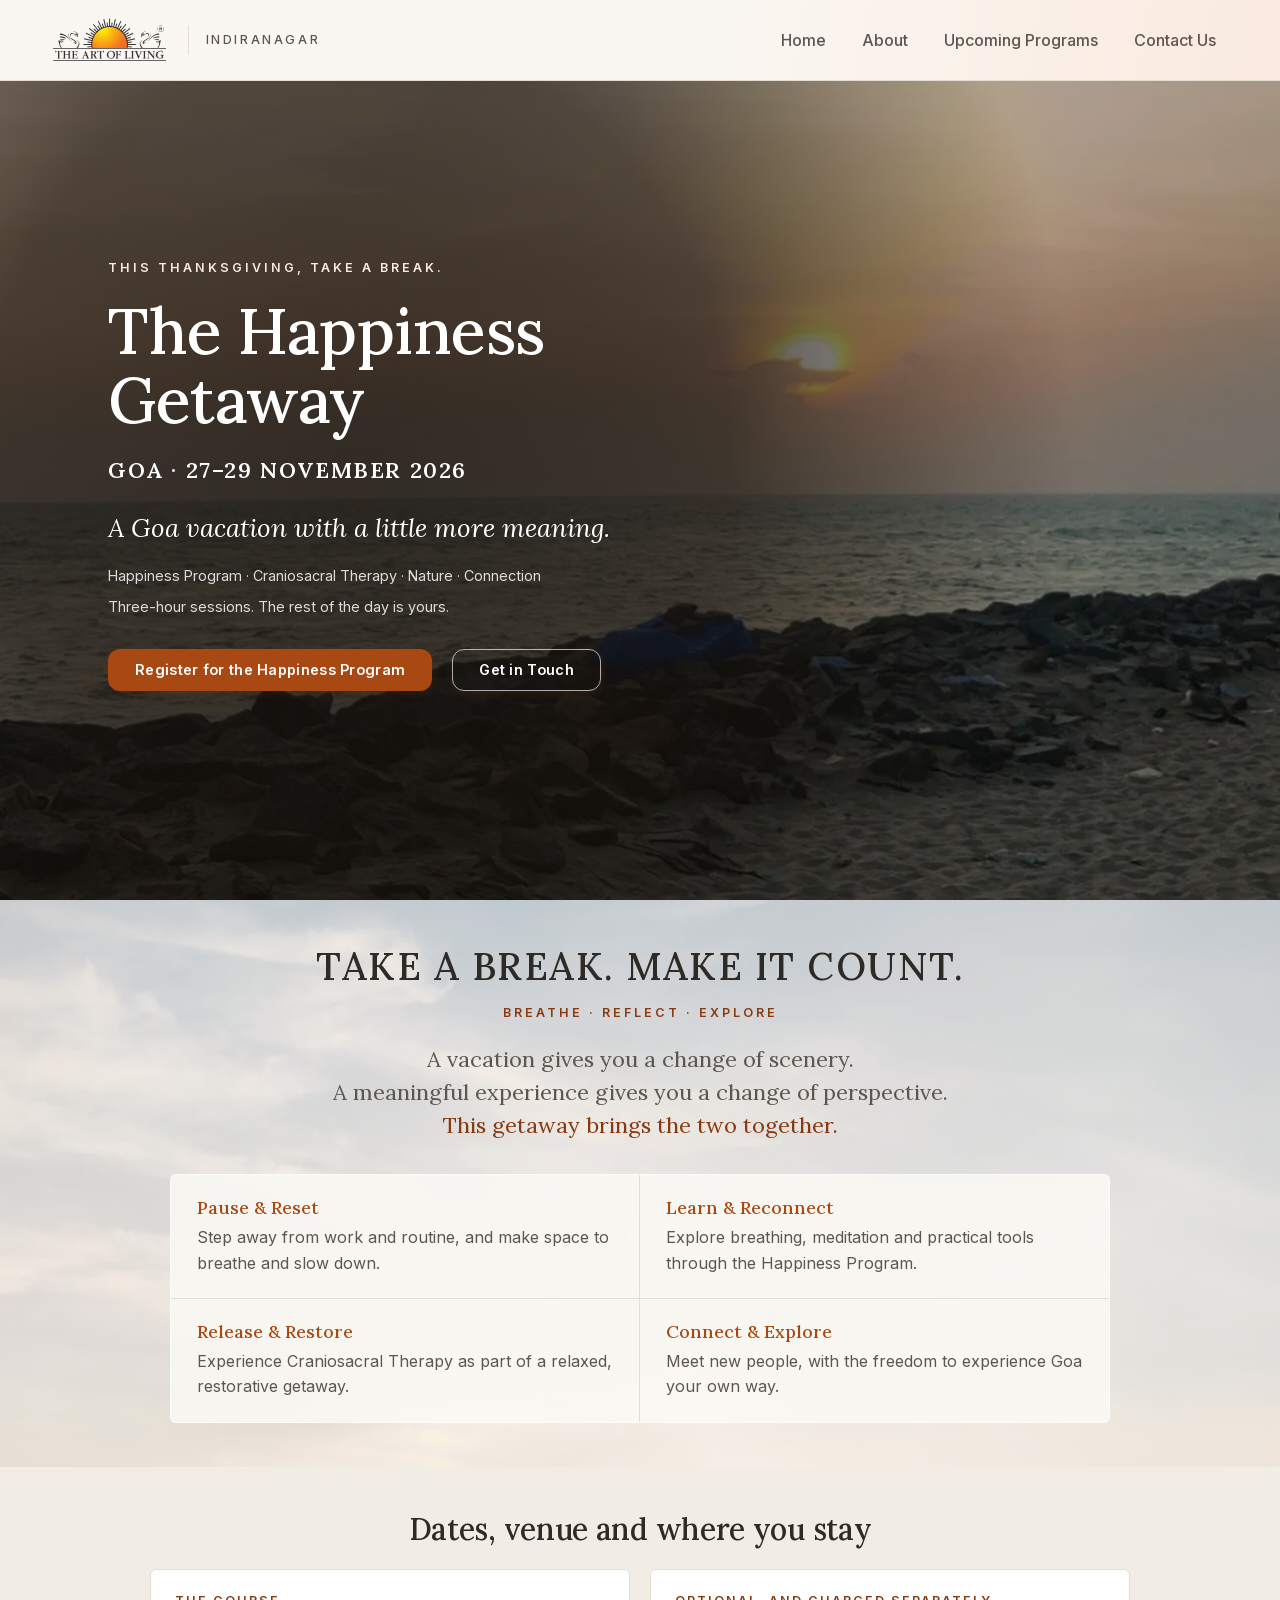
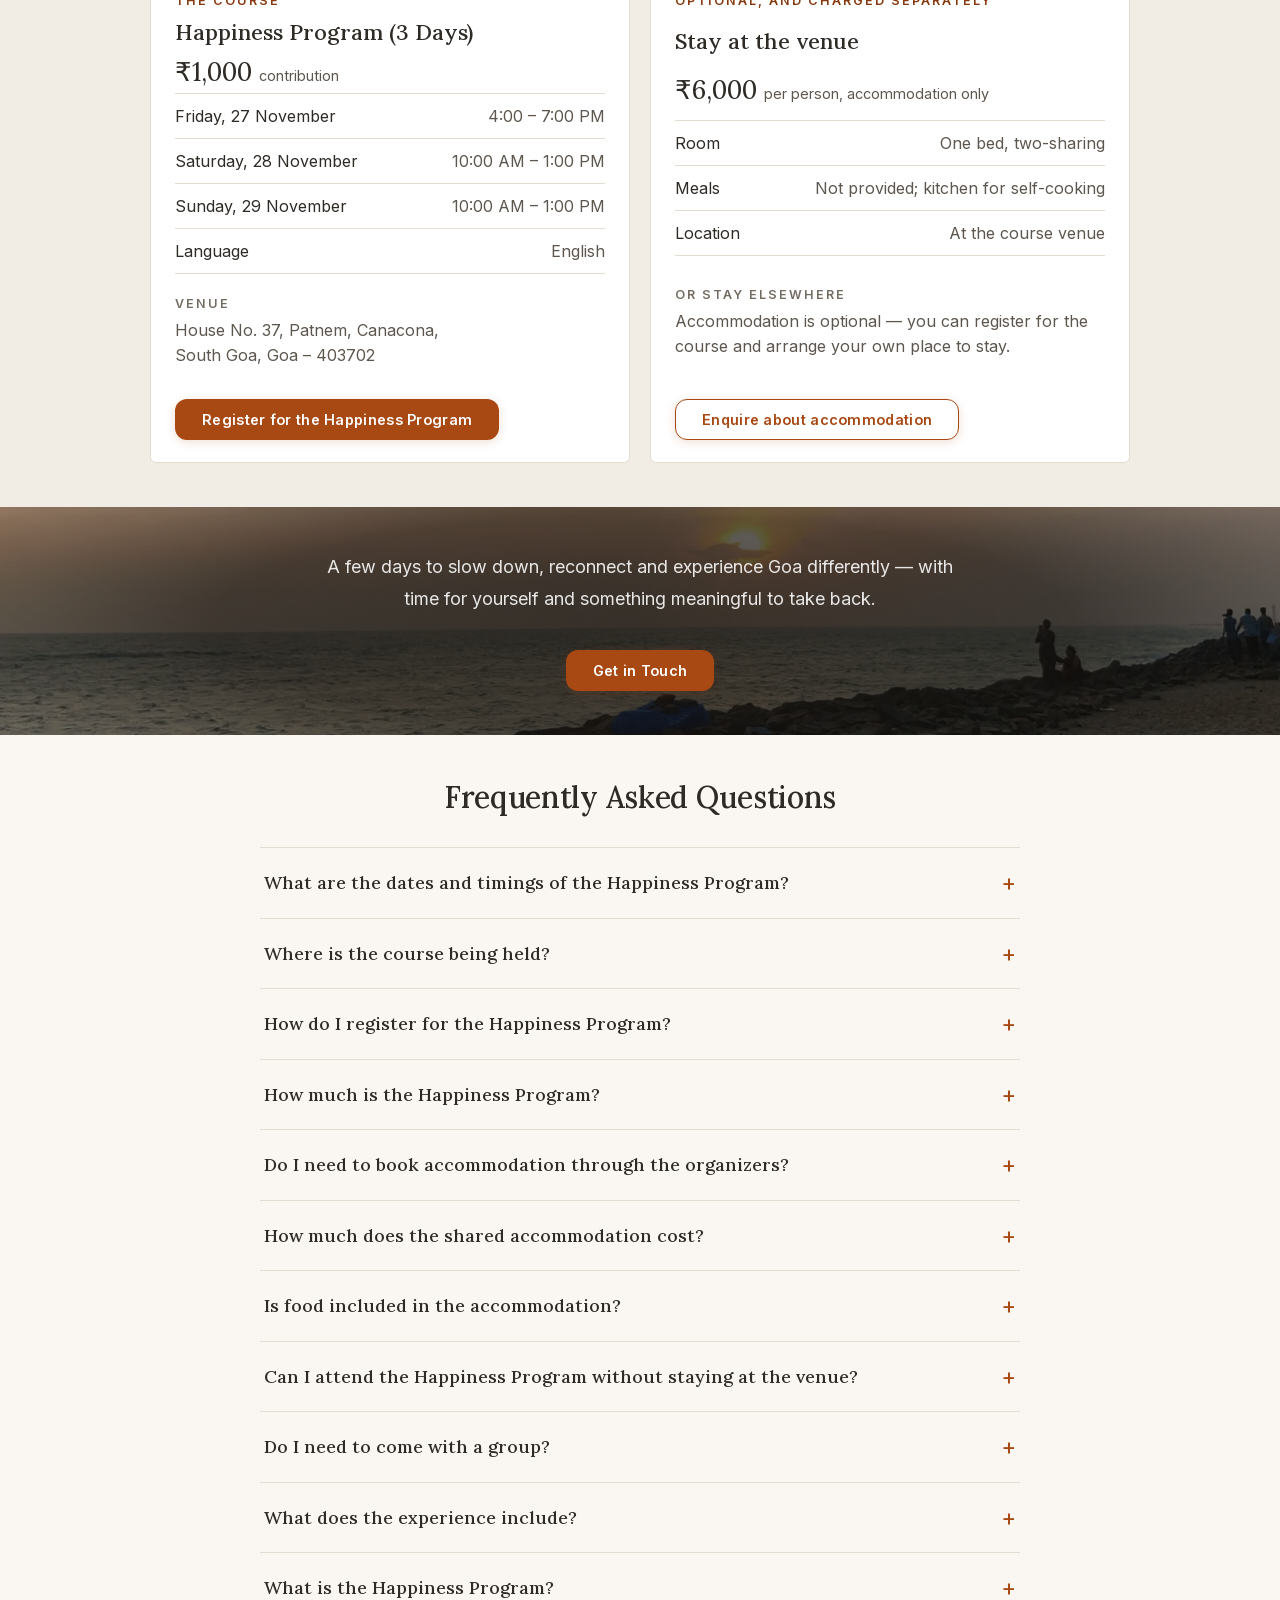
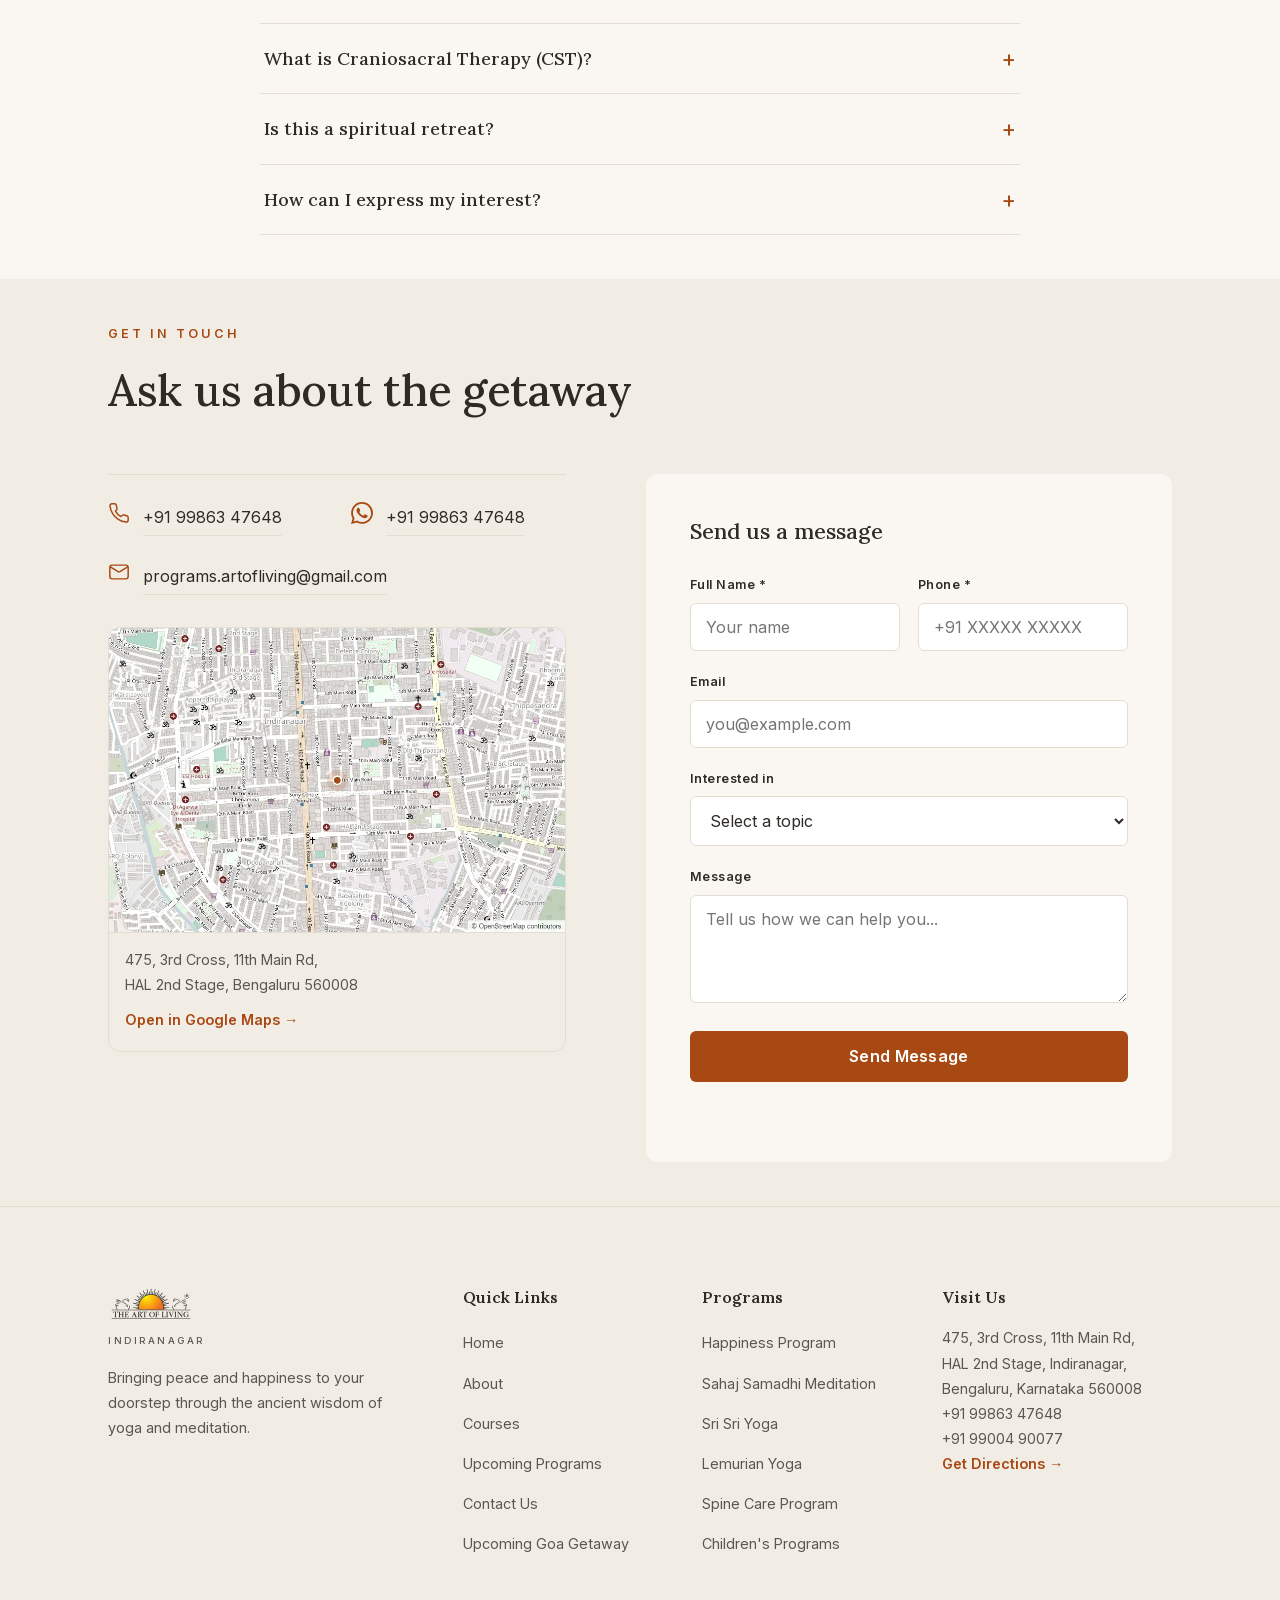
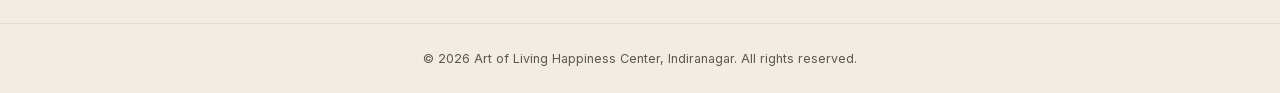
==== commit 3134cba8: "Publish the confirmed Goa Getaway details The getaway is confirmed, so this replaces "more details c" ====
--- a/happiness-getaway.html
+++ b/happiness-getaway.html
@@ -3,11 +3,11 @@
 <head>
   <meta charset="UTF-8">
   <meta name="viewport" content="width=device-width, initial-scale=1.0">
-  <title>The Happiness Getaway &middot; Goa, 26&ndash;29 November 2026 | Art of Living Indiranagar</title>
-  <meta name="description" content="A Goa vacation with a little more meaning. Happiness Program, Craniosacral Therapy, nature and connection over a long weekend — mornings guided, the rest of the day yours. Organized by Art of Living Indiranagar.">
+  <title>The Happiness Getaway &middot; Goa, 27&ndash;29 November 2026 | Art of Living Indiranagar</title>
+  <meta name="description" content="A Goa vacation with a little more meaning. The Happiness Program over a long weekend, 27–29 November 2026 at Patnem, South Goa — three-hour sessions, the rest of the day yours. Organized by Art of Living Indiranagar.">
   <meta name="theme-color" content="#FAF7F2">
-  <meta property="og:title" content="The Happiness Getaway &middot; Goa, 26&ndash;29 November 2026">
-  <meta property="og:description" content="A Goa vacation with a little more meaning. Three-hour morning experiences; the rest of the day is yours.">
+  <meta property="og:title" content="The Happiness Getaway &middot; Goa, 27&ndash;29 November 2026">
+  <meta property="og:description" content="A Goa vacation with a little more meaning. Three-hour sessions; the rest of the day is yours.">
   <meta property="og:type" content="website">
   <meta property="og:locale" content="en_IN">
   <!-- TODO before launch: set the real domain + a real photo for link previews
@@ -20,10 +20,42 @@
   <link rel="preload" href="fonts/lora-var-italic-latin.woff2" as="font" type="font/woff2" crossorigin>
   <link rel="preload" href="fonts/inter-var-latin.woff2" as="font" type="font/woff2" crossorigin>
   <link rel="stylesheet" href="css/style.css">
+  <!-- Meta Pixel. The one third-party request on the site: it lets Ads
+       Manager count visits from the ads, and js/main.js reports each tap on
+       a Register button as a Lead. Pixel ID 2501268380283972. -->
+  <script>
+    !function(f,b,e,v,n,t,s){if(f.fbq)return;n=f.fbq=function(){n.callMethod?
+    n.callMethod.apply(n,arguments):n.queue.push(arguments)};if(!f._fbq)f._fbq=n;
+    n.push=n;n.loaded=!0;n.version='2.0';n.queue=[];t=b.createElement(e);t.async=!0;
+    t.src=v;s=b.getElementsByTagName(e)[0];s.parentNode.insertBefore(t,s)}(window,
+    document,'script','https://connect.facebook.net/en_US/fbevents.js');
+    fbq('init', '2501268380283972');
+    fbq('track', 'PageView');
+  </script>
+  <noscript><img height="1" width="1" style="display:none"
+    src="https://www.facebook.com/tr?id=2501268380283972&ev=PageView&noscript=1"></noscript>
 </head>
 <body>
 
   <a href="#main" class="skip-link">Skip to main content</a>
+
+  <!-- Icon sprite — just the glyphs the Get in Touch section uses, copied
+       from index.html (no shared-include mechanism on this static site). If
+       you touch these there, touch them here. -->
+  <svg width="0" height="0" style="position:absolute" aria-hidden="true" focusable="false">
+    <defs>
+      <symbol id="i-phone" viewBox="0 0 24 24">
+        <path d="M22 16.92v3a2 2 0 0 1-2.18 2 19.79 19.79 0 0 1-8.63-3.07 19.5 19.5 0 0 1-6-6A19.79 19.79 0 0 1 2.12 4.18 2 2 0 0 1 4.11 2h3a2 2 0 0 1 2 1.72c.13.96.36 1.9.7 2.81a2 2 0 0 1-.45 2.11L8.09 9.91a16 16 0 0 0 6 6l1.27-1.27a2 2 0 0 1 2.11-.45c.9.34 1.85.57 2.81.7A2 2 0 0 1 22 16.92Z"/>
+      </symbol>
+      <symbol id="i-whatsapp" viewBox="0 0 24 24">
+        <path d="M17.472 14.382c-.297-.149-1.758-.867-2.03-.967-.273-.099-.471-.148-.67.15-.197.297-.767.966-.94 1.164-.173.199-.347.223-.644.075-.297-.15-1.255-.463-2.39-1.475-.883-.788-1.48-1.761-1.653-2.059-.173-.297-.018-.458.13-.606.134-.133.298-.347.446-.52.149-.174.198-.298.298-.497.099-.198.05-.371-.025-.52-.075-.149-.669-1.612-.916-2.207-.242-.579-.487-.5-.669-.51a12.8 12.8 0 0 0-.57-.01c-.198 0-.52.074-.792.372-.272.297-1.04 1.016-1.04 2.479 0 1.462 1.065 2.875 1.213 3.074.149.198 2.096 3.2 5.077 4.487.709.306 1.262.489 1.694.625.712.227 1.36.195 1.871.118.571-.085 1.758-.719 2.006-1.413.248-.694.248-1.289.173-1.413-.074-.124-.272-.198-.57-.347m-5.421 7.403h-.004a9.87 9.87 0 0 1-5.031-1.378l-.361-.214-3.741.982.998-3.648-.235-.374a9.86 9.86 0 0 1-1.51-5.26c.001-5.45 4.436-9.884 9.888-9.884 2.64 0 5.122 1.03 6.988 2.898a9.825 9.825 0 0 1 2.893 6.994c-.003 5.45-4.437 9.884-9.885 9.884m8.413-18.297A11.815 11.815 0 0 0 12.05 0C5.495 0 .16 5.335.157 11.892c0 2.096.547 4.142 1.588 5.945L.057 24l6.305-1.654a11.882 11.882 0 0 0 5.683 1.448h.005c6.554 0 11.89-5.335 11.893-11.893a11.821 11.821 0 0 0-3.48-8.413Z"/>
+      </symbol>
+      <symbol id="i-mail" viewBox="0 0 24 24">
+        <rect x="2" y="4.5" width="20" height="15" rx="2.5"/>
+        <path d="m2.6 6.4 8.37 5.32a2 2 0 0 0 2.06 0L21.4 6.4"/>
+      </symbol>
+    </defs>
+  </svg>
 
   <nav class="navbar" id="navbar">
     <div class="container nav-container">
@@ -58,14 +90,15 @@
       <div class="container gw-hero-inner">
         <p class="gw-eyebrow">This Thanksgiving, take a break.</p>
         <h1 class="gw-title">The Happiness Getaway</h1>
-        <p class="gw-where">Goa &middot; 26&ndash;29 November 2026</p>
+        <p class="gw-where">Goa &middot; 27&ndash;29 November 2026</p>
         <p class="gw-lede">A Goa vacation with a little more meaning.</p>
         <p class="gw-strands">Happiness Program &middot; Craniosacral Therapy &middot; Nature &middot; Connection</p>
-        <p class="gw-hours">3-hour morning experiences. The rest of the day is yours.</p>
+        <p class="gw-hours">Three-hour sessions. The rest of the day is yours.</p>
 
         <p class="gw-cta">
-          <a href="index.html#contact" class="btn btn-primary btn-register">Get in Touch</a>
-          <span class="gw-soon">More details coming soon.</span>
+          <a href="https://aolt.in/1067829" target="_blank" rel="noopener"
+             class="btn btn-primary btn-register">Register for the Happiness Program</a>
+          <a href="#get-in-touch" class="btn btn-outline btn-register">Get in Touch</a>
         </p>
       </div>
     </header>
@@ -115,6 +148,94 @@
       </div>
     </section>
 
+    <!-- ===== Details, registration and accommodation ==================
+         The confirmed facts, and the two things a visitor can actually do.
+         Registration and accommodation are deliberately separate panels:
+         they are booked through different people and the accommodation is
+         optional and charged on top. Nothing here states what the course
+         fee covers beyond the Happiness Program itself. -->
+    <section class="section gw-details" id="details" aria-labelledby="gw-details-h">
+      <div class="container">
+        <div class="gw-head">
+          <h2 class="gw-h2" id="gw-details-h">Dates, venue and where you stay</h2>
+        </div>
+
+        <div class="gw-detail-grid">
+
+          <div class="gw-panel">
+            <p class="gw-panel-tag">The course</p>
+            <h3 class="gw-panel-h">Happiness Program (3 Days)</h3>
+            <!-- Same treatment as the accommodation price opposite, so the two
+                 figures read as a pair and the course fee is not the quieter
+                 of the two. "Contribution" is the word data.js uses for the
+                 batch cards on the homepage. -->
+            <p class="gw-option-price">&#8377;1,000 <span>contribution</span></p>
+            <dl class="gw-sched">
+              <div>
+                <dt>Friday, 27 November</dt>
+                <dd>4:00 &ndash; 7:00 PM</dd>
+              </div>
+              <div>
+                <dt>Saturday, 28 November</dt>
+                <dd>10:00 AM &ndash; 1:00 PM</dd>
+              </div>
+              <div>
+                <dt>Sunday, 29 November</dt>
+                <dd>10:00 AM &ndash; 1:00 PM</dd>
+              </div>
+              <div>
+                <dt>Language</dt>
+                <dd>English</dd>
+              </div>
+            </dl>
+            <p class="gw-venue">
+              <span class="gw-venue-label">Venue</span>
+              House No. 37, Patnem, Canacona,<br>South Goa, Goa &ndash; 403702
+            </p>
+            <p class="gw-panel-cta">
+              <a href="https://aolt.in/1067829" target="_blank" rel="noopener"
+                 class="btn btn-primary btn-register">Register for the Happiness Program</a>
+            </p>
+          </div>
+
+          <div class="gw-panel">
+            <p class="gw-panel-tag">Optional, and charged separately</p>
+            <h3 class="gw-panel-h">Stay at the venue</h3>
+            <!-- Same skeleton as the course panel opposite — tag, heading,
+                 figure, facts table, note, CTA — so the two read as a pair.
+                 The qualifier on the figure and the "Course fee / Not
+                 included" row both exist because "course + accommodation"
+                 above a single price invites the reading that one number
+                 covers both. It does not. -->
+            <p class="gw-option-price">&#8377;6,000 <span>per person, accommodation only</span></p>
+            <dl class="gw-sched gw-stay">
+              <div>
+                <dt>Room</dt>
+                <dd>One bed, two-sharing</dd>
+              </div>
+              <div>
+                <dt>Meals</dt>
+                <dd>Not provided; kitchen for self-cooking</dd>
+              </div>
+              <div>
+                <dt>Location</dt>
+                <dd>At the course venue</dd>
+              </div>
+            </dl>
+            <p class="gw-venue">
+              <span class="gw-venue-label">Or stay elsewhere</span>
+              Accommodation is optional &mdash; you can register for the course
+              and arrange your own place to stay.
+            </p>
+            <p class="gw-panel-cta">
+              <a href="#get-in-touch" class="btn btn-outline btn-register">Enquire about accommodation</a>
+            </p>
+          </div>
+
+        </div>
+      </div>
+    </section>
+
     <!-- ===== Closing ==================================================
          A feeling and a door, nothing else — one sentence and one button, no
          heading. No dates, no programs, no logo, no "coming soon": all of
@@ -123,7 +244,7 @@
       <div class="container gw-close-inner">
         <p class="gw-close-copy">A few days to slow down, reconnect and experience Goa differently &mdash; with time for yourself and something meaningful to take back.</p>
         <p class="gw-cta">
-          <a href="index.html#contact" class="btn btn-primary btn-register">Get in Touch</a>
+          <a href="#get-in-touch" class="btn btn-primary btn-register">Get in Touch</a>
         </p>
       </div>
     </section>
@@ -137,12 +258,36 @@
 
         <div class="gw-accordion">
           <details class="gw-q">
-            <summary>What are the dates?</summary>
-            <div class="gw-a"><p>26&ndash;29 November 2026.</p></div>
-          </details>
-          <details class="gw-q">
-            <summary>Where is it?</summary>
-            <div class="gw-a"><p>Goa.</p></div>
+            <summary>What are the dates and timings of the Happiness Program?</summary>
+            <div class="gw-a"><p>The three-day program takes place from 27&ndash;29 November 2026. Friday&rsquo;s session is from 4:00&ndash;7:00 PM, and Saturday and Sunday&rsquo;s sessions are from 10:00 AM&ndash;1:00 PM.</p></div>
+          </details>
+          <details class="gw-q">
+            <summary>Where is the course being held?</summary>
+            <div class="gw-a"><p>The venue is House No. 37, Patnem, Canacona, South Goa, Goa &ndash; 403702.</p></div>
+          </details>
+          <details class="gw-q">
+            <summary>How do I register for the Happiness Program?</summary>
+            <div class="gw-a"><p>Register through the official link: <a href="https://aolt.in/1067829" target="_blank" rel="noopener">aolt.in/1067829</a>. Course registration and accommodation arrangements are separate.</p></div>
+          </details>
+          <details class="gw-q">
+            <summary>How much is the Happiness Program?</summary>
+            <div class="gw-a"><p>The contribution is &#8377;1,000 per person for the three-day program, taught in English. Accommodation is separate.</p></div>
+          </details>
+          <details class="gw-q">
+            <summary>Do I need to book accommodation through the organizers?</summary>
+            <div class="gw-a"><p>No. You can arrange your own accommodation and register only for the course. Alternatively, <a href="#get-in-touch">get in touch</a> to enquire about staying at the course venue.</p></div>
+          </details>
+          <details class="gw-q">
+            <summary>How much does the shared accommodation cost?</summary>
+            <div class="gw-a"><p>Accommodation costs &#8377;6,000 per person for one bed in a two-person shared room. This is separate from course registration.</p></div>
+          </details>
+          <details class="gw-q">
+            <summary>Is food included in the accommodation?</summary>
+            <div class="gw-a"><p>No. Food is not included. The accommodation has a kitchen where participants can prepare their own meals.</p></div>
+          </details>
+          <details class="gw-q">
+            <summary>Can I attend the Happiness Program without staying at the venue?</summary>
+            <div class="gw-a"><p>Yes. You can register for the course and arrange your own accommodation elsewhere.</p></div>
           </details>
           <details class="gw-q">
             <summary>Do I need to come with a group?</summary>
@@ -165,13 +310,122 @@
             <div class="gw-a"><p>It includes breathing, meditation and the Happiness Program, but the overall experience is designed to be relaxed, grounded and vacation-oriented.</p></div>
           </details>
           <details class="gw-q">
-            <summary>What about accommodation and fees?</summary>
-            <div class="gw-a"><p>More details coming soon.</p></div>
-          </details>
-          <details class="gw-q">
             <summary>How can I express my interest?</summary>
-            <div class="gw-a"><p>Use the <a href="index.html#contact">Get in Touch</a> button to contact Art of Living Indiranagar.</p></div>
-          </details>
+            <div class="gw-a"><p>Use the <a href="#get-in-touch">Get in Touch</a> section at the foot of this page.</p></div>
+          </details>
+        </div>
+      </div>
+    </section>
+
+
+    <!-- ===== Get in Touch =============================================
+         The homepage's contact section, lifted whole so the two read as one
+         component: same header, same icon/value contact rows, same map card,
+         same form. Only the anchor id, the heading and the topic options
+         differ. The form is handled by js/page.js here, because js/main.js
+         (which owns it on the homepage) depends on data.js and homepage-only
+         elements and would throw on this page. -->
+<section class="section contact gw-contact" id="get-in-touch" aria-labelledby="gw-contact-h">
+      <div class="container">
+        <div class="section-header align-left">
+          <p class="section-tag">Get In Touch</p>
+          <h2 class="section-title" id="gw-contact-h">Ask us about the getaway</h2>
+        </div>
+        <div class="contact-grid">
+          <div class="contact-info">
+            <!-- This column held six stacked blocks. Gone: the centre's name
+                 (already in the masthead AND the section title above), the
+                 address as loose prose, and a "Get Directions" button that
+                 pointed at the same Maps pin as the map card two blocks below
+                 it — three affordances for one link.
+                 What's left is two details and one map. -->
+            <!-- Icons carry the category, so the old "PHONE"/"EMAIL" labels are
+                 gone from the page but not from the accessibility tree: each
+                 block keeps a visually hidden one, and every link says what it
+                 does as well as which number, because the phone and WhatsApp
+                 columns repeat the same two numbers. -->
+            <ul class="contact-details">
+              <li class="contact-item">
+                <svg class="icon contact-icon" aria-hidden="true"><use href="#i-phone"/></svg>
+                <div class="contact-values">
+                  <span class="sr-only">Call us</span>
+                  <a href="tel:+919986347648" aria-label="Call +91 99863 47648">+91 99863 47648</a>
+                </div>
+              </li>
+              <li class="contact-item">
+                <svg class="icon contact-icon icon-solid" aria-hidden="true"><use href="#i-whatsapp"/></svg>
+                <div class="contact-values">
+                  <span class="sr-only">Message us on WhatsApp</span>
+                  <a href="https://wa.me/919986347648" target="_blank" rel="noopener"
+                     aria-label="Message +91 99863 47648 on WhatsApp">+91 99863 47648</a>
+                </div>
+              </li>
+              <li class="contact-item contact-item-wide">
+                <svg class="icon contact-icon" aria-hidden="true"><use href="#i-mail"/></svg>
+                <div class="contact-values">
+                  <span class="sr-only">Email us</span>
+                  <a href="mailto:programs.artofliving@gmail.com"
+                     aria-label="Email programs.artofliving@gmail.com">programs.artofliving@gmail.com</a>
+                </div>
+              </li>
+            </ul>
+            <!-- Static image, not a Google Maps iframe: an embed ships ~300KB and
+                 sets Google cookies for every visitor before anyone asks for a
+                 map. This is a 136KB picture stitched from OpenStreetMap tiles,
+                 desaturated to sit with the palette, linking out to your existing
+                 Maps pin. ODbL requires the attribution, which is burned in.
+                 The card now carries the address, so it replaces three blocks. -->
+            <a class="contact-map" href="https://maps.app.goo.gl/m9T7pvFitFbhBjsg8"
+               target="_blank" rel="noopener"
+               aria-label="Open the centre's location in Google Maps">
+              <img src="img/map.webp" width="900" height="600"
+                   alt="Map showing the centre on 11th Main Road, HAL 2nd Stage, Indiranagar" loading="lazy">
+              <span class="contact-map-label">
+                <span class="contact-map-address">475, 3rd Cross, 11th Main Rd,<br>HAL 2nd Stage, Bengaluru 560008</span>
+                <span class="contact-map-cta">Open in Google Maps &rarr;</span>
+              </span>
+            </a>
+            <!-- Uncomment once the center's real handles are in. Dead href="#" icons were removed.
+            <div class="social-links">
+              <a href="https://facebook.com/…" target="_blank" rel="noopener" aria-label="Facebook">f</a>
+              <a href="https://instagram.com/…" target="_blank" rel="noopener" aria-label="Instagram">ig</a>
+              <a href="https://youtube.com/…" target="_blank" rel="noopener" aria-label="YouTube">yt</a>
+              <a href="https://wa.me/919986347648" target="_blank" rel="noopener" aria-label="WhatsApp">wa</a>
+            </div>
+            -->
+          </div>
+          <form class="contact-form" id="contactForm">
+            <h3>Send us a message</h3>
+            <div class="form-row">
+              <div class="form-group">
+                <label for="name">Full Name *</label>
+                <input type="text" id="name" name="name" required placeholder="Your name">
+              </div>
+              <div class="form-group">
+                <label for="phone">Phone *</label>
+                <input type="tel" id="phone" name="phone" required placeholder="+91 XXXXX XXXXX">
+              </div>
+            </div>
+            <div class="form-group">
+              <label for="email">Email</label>
+              <input type="email" id="email" name="email" placeholder="you@example.com">
+            </div>
+            <div class="form-group">
+              <label for="course">Interested in</label>
+              <!-- Options built from js/data.js so this can't drift out of sync with the courses above -->
+              <select id="course" name="course">
+                <option value="">Select a topic</option>
+                <option value="Happiness Program — Goa Getaway">Happiness Program &mdash; Goa Getaway</option>
+                <option value="Accommodation at the Goa venue">Accommodation at the Goa venue</option>
+              </select>
+            </div>
+            <div class="form-group">
+              <label for="message">Message</label>
+              <textarea id="message" name="message" rows="4" placeholder="Tell us how we can help you..."></textarea>
+            </div>
+            <button type="submit" class="btn btn-primary btn-lg btn-block">Send Message</button>
+            <p class="form-note" id="formNote" role="status" aria-live="polite"></p>
+          </form>
         </div>
       </div>
     </section>
--- a/css/style.css
+++ b/css/style.css
@@ -94,6 +94,16 @@
      deliberately tighter than this (.kriya, .gw-exp, .gw-faq's top) keep
      their own smaller values — this is a ceiling, not a target. */
   --section-y: 88px;
+
+  /* The hero scale. Shared by the carousel's four slides and by the
+     standalone hero on a program page, so the two read as one site — before
+     this lived on .hero-carousel alone and spine-care kept the old page-level
+     scale: a 68px title against the homepage's 44px, and a hero more than
+     twice as tall. Change these four and every hero follows. */
+  --hc-eyebrow: var(--fs-xs);
+  --hc-title: clamp(2rem, 4.2vw, 2.75rem);
+  --hc-body: var(--fs-md);
+  --hc-gap: 16px;
 
   /* The fixed header's measured height. Anything that has to start below it
      reads this rather than hard-coding a number that silently goes stale when
@@ -387,11 +397,6 @@
   position: relative;
   overflow: hidden;
   padding: var(--nav-h) 0 0;
-  /* The shared scale. Change these four and all three slides follow. */
-  --hc-eyebrow: var(--fs-xs);
-  --hc-title: clamp(2rem, 4.2vw, 2.75rem);
-  --hc-body: var(--fs-md);
-  --hc-gap: 16px;
 }
 /* ---- One ground per slide ----
    Three washes of the same two accent tints, in a sequence: the hero's warm
@@ -497,23 +502,28 @@
 .hc-inner { position: relative; z-index: 1; width: 100%; max-width: 940px; }
 .hc-inner-centred { max-width: 820px; text-align: center; }
 
-/* Slide 1: the hero keeps its content, but not its standalone-page type
-   scale. On its own page it is the whole first screen; in the carousel it is
-   one slide of four, and at --fs-display it stood ~230px taller than the
-   others, which set the height for all of them. Here it reads off the same
-   --hc-* scale and rhythm as slides 2-4. */
-.hc-slide .hero { padding: 0; overflow: visible; }
-.hc-slide .hero .hero-subtitle { margin-bottom: var(--hc-gap); }
-.hc-slide .hero .hero-hook { font-size: var(--hc-body); margin-bottom: var(--hc-gap); }
-.hc-slide .hero .hero-title { font-size: var(--hc-title); margin-bottom: var(--hc-gap); }
-.hc-slide .hero .hero-text {
+/* One rhythm for every hero, in the carousel or standing on its own. At
+   --fs-display the hero ran ~230px taller than the slides beside it and set
+   the height for all of them; on spine-care it made the page look like a
+   different site. */
+.hero .hero-subtitle { margin-bottom: var(--hc-gap); }
+.hero .hero-hook { font-size: var(--hc-body); margin-bottom: var(--hc-gap); }
+.hero .hero-title { font-size: var(--hc-title); margin-bottom: var(--hc-gap); }
+.hero .hero-text {
   font-size: var(--hc-body);
   line-height: 1.7;
   margin-bottom: 26px;
 }
-/* Same CTA metrics as slides 3 and 4, and the same escape from the
-   full-bleed .btn-register gets inside a stacked card below 768px. */
-.hc-slide .hero-buttons .btn-register { width: auto; }
+/* Escapes the full-bleed .btn-register gets inside a stacked card below 768px. */
+.hero-buttons .btn-register { width: auto; }
+/* Inside the carousel the slide supplies the band and the centring. */
+.hc-slide .hero {
+  padding: 0;
+  min-height: 0;
+  display: block;
+  overflow: visible;
+  background: none;
+}
 
 /* Slide 2 watermark and the bloom that keeps the copy off it. */
 /* ---- Slide 4: Goa teaser ----
@@ -757,12 +767,21 @@
   text-align: center;
   /* A standalone .hero (spine-care.html) has no carousel wrapper to supply
      the offset, so it carries the same values itself — otherwise it starts at
-     y=0 and the 81px fixed header sits on top of the eyebrow. The homepage's
-     .hero is nested in .hero-carousel, which already pads it, so that one
-     zeroes this out below. */
-  padding: 104px 0 46px;
-}
-.hero-carousel .hero { padding: 0; }
+     y=0 and the 81px fixed header sits on top of the eyebrow. The band and the
+     centring mirror .hc-slide, so a program page opens on the same amount of
+     air as the homepage. */
+  padding: calc(var(--nav-h) + 40px) 0 48px;
+  min-height: clamp(420px, 56vh, 560px);
+  display: grid;
+  align-content: center;
+  /* The homepage hero's two corners, so a program page opens on the same
+     ground rather than flat sand. Inside the carousel the slide's own
+     ::before paints this, so that copy clears it below. */
+  background:
+    radial-gradient(560px 420px at 78% 18%, var(--clay-tint), transparent 70%),
+    radial-gradient(640px 480px at 18% 85%, var(--sage-tint), transparent 70%),
+    var(--sand);
+}
 .hero-content { position: relative; z-index: 1; max-width: 760px; margin: 0 auto; }
 /* The visitor's own words, in the same italic serif voice as the h1's
    highlight — hook and headline read as one problem/answer unit. */
@@ -1438,6 +1457,86 @@
 }
 .kriya-step-desc { font-size: var(--fs-sm); }
 
+/* ---- How It Helps (Spine Care) ----
+   Scoped to #mechanism: .kriya-grid is this page's own, but .kriya-step,
+   .kriya-num and .kriya-note are shared with index.html's Why Sudarshan
+   Kriya, which keeps its three-across cards.
+
+   The cells were unstyled, so each step ran the full container — ~1040px of
+   14.4px text per line, which is what made it hard to read. Capping the
+   column and turning each step on its side (number beside the copy, not
+   above it) brings the measure to something readable and is shorter, because
+   the number stops occupying a line of its own. */
+#mechanism .kriya-grid {
+  display: grid;
+  grid-template-columns: repeat(3, 1fr);
+  gap: 22px;
+  max-width: 1140px;
+  margin: 0 auto;
+}
+#mechanism .kriya-head,
+#mechanism .kriya-note { grid-column: 1 / -1; }
+/* Three across, and the number rides on the title's line rather than taking
+   one of its own. Stacked, these three steps alone were 363px; in a row they
+   are one card tall, which is most of what brought the section onto a single
+   laptop screen. */
+#mechanism .kriya-step {
+  display: grid;
+  grid-template-columns: auto 1fr;
+  column-gap: 11px;
+  row-gap: 7px;
+  align-items: baseline;
+  padding: 18px 20px;
+}
+/* Three children, so place them — left to auto-placement the description
+   lands under the number and the heading collapses to min-content. */
+/* Fixed, not auto: Lora's oldstyle figures make 01/02/03 different widths,
+   so an auto column left each card's title starting at a different x. */
+#mechanism .kriya-num {
+  font-size: var(--fs-md);
+  line-height: 1.3;
+  width: 1.6rem;
+}
+/* Two lines reserved: one of the three titles wraps and the others don't, so
+   without this the descriptions started at different heights. The cards
+   already stretch to a common height, so this costs the section nothing. */
+#mechanism .kriya-step h3 {
+  grid-column: 2;
+  min-height: 2.6em;
+}
+/* The description spans both columns, so it keeps the card's full measure
+   instead of being indented past the number. */
+#mechanism .kriya-step p { grid-column: 1 / -1; }
+#mechanism .kriya-step h3 {
+  font-family: var(--font-heading);
+  font-size: var(--fs-md);
+  font-weight: 500;
+  color: var(--ink);
+  margin-bottom: 4px;
+}
+/* 16px, like the four blocks in "Who It's For": this is the argument, not a
+   caption under something else. */
+#mechanism .kriya-step p { font-size: var(--fs-base); line-height: 1.6; }
+/* .kriya-head is capped at 760px for the homepage's Kriya section, which is
+   what wrapped this title onto a second line and cost ~55px. The heading fits
+   one line here; the lead keeps its own narrower measure below. */
+#mechanism .kriya-head {
+  max-width: 1040px;
+  margin-bottom: 22px;
+}
+#mechanism .kriya-lead { max-width: 68ch; }
+/* .kriya sets 56px; this section is dense enough without it. */
+#mechanism { padding: 48px 0; }
+#mechanism .kriya-note { margin-top: 22px; }
+/* The link is the section's one call to action, so it reads as one. */
+.mech-cta {
+  color: var(--clay);
+  font-weight: 600;
+  border-bottom: 1px solid currentColor;
+  transition: var(--transition);
+}
+.mech-cta:hover { color: var(--clay-hover); }
+
 /* The separator and the direction in one mark: rhythm → settle → clear. */
 .kriya-arrow {
   display: grid;
@@ -1465,6 +1564,59 @@
 
 /* ---- Who It's For (Spine Care) ---- */
 .who { background: var(--paper); }
+/* Four narrow columns turned ~135-character paragraphs into four-line
+   slivers: a lot of words in a very short measure, which is what made this
+   read as text-heavy rather than dense. Two columns with the icon set beside
+   the copy roughly doubles the line length, lets the body go up to 16px, and
+   still comes out shorter than the stacked four-up it replaces.
+
+   Scoped to .who throughout: index.html's "Why Us" uses the same .why-grid /
+   .why-card / .why-icon classes and keeps its four-across treatment. */
+.who .section-header { margin-bottom: 40px; }
+.who .why-grid {
+  grid-template-columns: repeat(2, 1fr);
+  gap: 30px 64px;
+}
+.who .why-card {
+  display: grid;
+  grid-template-columns: auto 1fr;
+  column-gap: 18px;
+  align-items: start;
+}
+/* The card has three children, not two, so auto-placement put the paragraph
+   under the icon and squeezed the heading to min-content. Place them: the
+   disc spans both rows in column one, the copy stacks in column two.
+   `span 2` rather than `1 / -1` — with no explicit rows the latter resolves
+   to row 1 and collapses the span. */
+.who .why-icon { grid-row: 1 / span 2; }
+.who .why-card h3,
+.who .why-card p { grid-column: 2; }
+/* Smaller disc: beside the copy it is a marker, not the stacked ornament it
+   was when it sat on its own line. 1.25rem drives the glyph - .icon is 1em. */
+.who .why-icon {
+  width: 46px;
+  height: 46px;
+  font-size: 1.25rem;
+  margin-bottom: 0;
+  /* The disc is --paper, and so is this section, so it had been invisible
+     here all along — the glyph was floating on its own. A warm tint gives it
+     back its edge without introducing a new colour. */
+  background: var(--sand-deep);
+  color: var(--clay);
+  /* Optical: line the disc up with the cap-height of the heading beside it
+     rather than the top of its line box. */
+  margin-top: 2px;
+}
+.who .why-card h3 {
+  font-size: var(--fs-md);
+  margin-bottom: 6px;
+}
+/* 16px, not the 14.4px used for secondary copy elsewhere: these four are the
+   section, not a caption under something else. */
+.who .why-card p {
+  font-size: var(--fs-base);
+  line-height: 1.7;
+}
 
 /* ---- Why Us ---- */
 .why-us { background: var(--sage-tint); }
@@ -1790,8 +1942,14 @@
   color: var(--ink-soft);
 }
 .footer-col p { font-size: var(--fs-sm); }
-.footer-col ul li { margin-bottom: 11px; }
+/* 5px of padding on the link and 5px less margin on the item: the row pitch
+   is unchanged, but the tap target goes from 17px to 27px. At 17px these
+   passed WCAG 2.5.8 only through the spacing exception, which is thin comfort
+   on a phone. */
+.footer-col ul li { margin-bottom: 5px; }
 .footer-col ul a {
+  display: inline-block;
+  padding: 5px 0;
   font-size: var(--fs-sm);
   transition: var(--transition);
 }
@@ -1824,7 +1982,16 @@
   position: relative;
   display: grid;
   align-content: center;
-  min-height: min(88vh, 760px);
+  /* A deliberate exception to the "no forced 100svh" rule the .hero comment
+     above sets out: this is a full-bleed photographic hero and was asked to
+     own the first screen. The rule still holds for .hero.
+     Fill the first screen. min(88vh, 760px) capped the band at 669px on a
+     760px window, so a strip of the section below always showed beneath it.
+     svh is the small-viewport unit: on a phone it uses the height with the
+     browser chrome visible, so the hero does not jump as that chrome
+     retracts. vh first, as the fallback for anything without svh. */
+  min-height: 100vh;
+  min-height: 100svh;
   padding: 132px 0 84px;
   overflow: hidden;
   --gw-hero-image: url('../img/goa-getaway.webp');
@@ -1896,6 +2063,21 @@
   margin-bottom: 34px;
 }
 .gw-cta .btn-register { width: auto; }
+/* The hero's secondary sits on a photograph, so .btn-outline's --line edge
+   and --ink label would both disappear into it. White at 65% gives the
+   boundary the 3:1 it needs without competing with the solid primary beside
+   it; hover fills white and flips the label to clay, matching how the
+   outline button in the detail panels behaves. */
+.gw-hero .btn-outline {
+  background: transparent;
+  border-color: rgba(255, 255, 255, 0.65);
+  color: var(--paper);
+}
+.gw-hero .btn-outline:hover {
+  background: var(--paper);
+  border-color: var(--paper);
+  color: var(--clay);
+}
 .gw-soon {
   font-family: var(--font-heading);
   font-style: italic;
@@ -1923,8 +2105,6 @@
    blocks sit on it as a single frosted panel. The wash lifts the photo rather
    than darkening it, because the type is the page's usual dark ink. */
 .gw-exp {
-  /* Tight enough that the whole section clears a 720px laptop viewport. */
-  padding: 64px 0;
   text-align: center;
   background: linear-gradient(180deg, rgba(250,247,242,0.52), rgba(250,247,242,0.66)),
               url('../img/goa-sky.webp') center / cover no-repeat;
@@ -2020,13 +2200,161 @@
   .gw-fade.is-armed { opacity: 1; transform: none; transition: none; }
 }
 
+/* ---- Details, registration and accommodation ----
+   Two panels, because the two things on offer are booked through different
+   people: the course through aolt.in, the bed through Karthik. Keeping them
+   in separate panels is what stops the page reading as though one fee covers
+   both. All scoped to .gw-details — these class names exist only on this
+   page, but the scope keeps it that way. */
+/* ---- This page's band rhythm ----
+   56px rather than the site's 88px --section-y: six stacked bands at 88 put
+   176px of padding between every pair, which reads as empty rather than calm.
+   Scoped to this page's own sections, so index.html and spine-care.html keep
+   the site rhythm. */
+.gw-exp,
+.gw-details,
+.gw-close,
+.gw-faq,
+.gw-contact { padding-top: 44px; padding-bottom: 44px; }
+
+.gw-details { background: var(--sand-deep); }
+.gw-details .gw-head { margin-bottom: 22px; }
+.gw-details .gw-h2 { font-size: clamp(1.5rem, 2.4vw, 1.875rem); }
+.gw-detail-grid {
+  display: grid;
+  grid-template-columns: repeat(2, minmax(0, 1fr));
+  gap: 20px;
+  max-width: 980px;
+  margin: 0 auto;
+  /* No align-items: start — the two panels hold different amounts of copy
+     (64px apart at every desktop width) and uneven cards read as an accident.
+     Stretch is the default; it is named here so nobody re-adds start. */
+  align-items: stretch;
+}
+.gw-panel {
+  display: flex;
+  flex-direction: column;
+  /* The panels stretch to a common height, so the shorter one has slack to
+     place. space-between spreads it thinly across every gap instead of
+     letting an auto margin pool it all above the button, which is what read
+     as a hole under the copy. */
+  justify-content: space-between;
+  background: var(--paper);
+  border: 1px solid var(--line);
+  border-radius: var(--r-sm);
+  padding: 20px 24px 22px;
+}
+.gw-panel-tag {
+  font-size: var(--fs-xs);
+  font-weight: 600;
+  letter-spacing: 2px;
+  text-transform: uppercase;
+  color: var(--clay-deep);
+  margin-bottom: 7px;
+}
+.gw-panel-h {
+  font-family: var(--font-heading);
+  font-size: var(--fs-lg);
+  font-weight: 500;
+  color: var(--ink);
+  margin-bottom: 12px;
+}
+
+/* Schedule: label left, time right, on hairlines — the same way the Spine
+   Care details table reads. */
+.gw-sched { margin-bottom: 20px; border-top: 1px solid var(--line); }
+.gw-sched > div {
+  display: flex;
+  flex-wrap: wrap;
+  justify-content: space-between;
+  gap: 4px 18px;
+  padding: 8px 0;
+  border-bottom: 1px solid var(--line);
+}
+.gw-sched dt { font-size: var(--fs-base); color: var(--ink); }
+/* The course table's values are times, which must not break mid-span. The
+   accommodation table's are phrases, and nowrap there set a min-content floor
+   that pushed the whole card past a 320px viewport. Both selectors are
+   (0,2,0), so this one has to out-specify rather than rely on order. */
+.gw-sched.gw-stay dd { white-space: normal; }
+.gw-sched dd { font-size: var(--fs-base); color: var(--ink-soft); white-space: nowrap; }
+
+.gw-venue { font-size: var(--fs-base); line-height: 1.6; margin-bottom: 16px; }
+.gw-venue-label {
+  display: block;
+  font-size: var(--fs-xs);
+  font-weight: 600;
+  letter-spacing: 2px;
+  text-transform: uppercase;
+  color: var(--ink-faint);
+  margin-bottom: 4px;
+}
+
+/* Both panels share one skeleton: tag, heading, figure, facts table, note,
+   CTA. The figure uses the heading face at --fs-xl with its qualifier in body
+   type, so the course contribution and the accommodation charge carry equal
+   weight and neither looks like the other's small print. */
+.gw-option-price {
+  font-family: var(--font-heading);
+  font-size: var(--fs-xl);
+  line-height: 1.1;
+  color: var(--ink);
+  margin-bottom: 6px;
+}
+.gw-option-price span {
+  font-family: var(--font-body);
+  font-size: var(--fs-sm);
+  color: var(--ink-soft);
+}
+/* A fixed margin, not auto: an auto margin absorbs all the free space before
+   justify-content can distribute any of it, which puts the gap back. */
+.gw-panel-cta { margin-top: 14px; }
+/* .btn-outline's default edge is --line, which on a --paper card is about
+   1.2:1 — the control reads as text in a faint box and misses the 3:1 WCAG
+   asks of a boundary. Clay gives it a real edge at 5.8:1 and keeps it in the
+   primary's hue, so the two buttons read as a pair at different weights
+   rather than one looking unfinished. Scoped: .btn-outline elsewhere sits on
+   washes and photographs, not on white. */
+.gw-panel .btn-outline {
+  background: var(--paper);
+  border-color: var(--clay);
+  color: var(--clay);
+}
+.gw-panel .btn-outline:hover {
+  background: var(--clay);
+  border-color: var(--clay);
+  color: var(--paper);
+}
+/* .btn-register goes full-bleed inside a stacked card below 768px, which is
+   right there and wrong here. */
+.gw-panel-cta .btn-register { width: auto; }
+
+/* ---- Get in Touch ----
+   The section is a copy of the homepage's, so it uses the homepage's rules
+   unchanged. The only difference here is the ground: this page's closing
+   band sits directly above it, and .contact's default paper left the two
+   with no separation. */
+.gw-contact { background: var(--sand-deep); }
+/* The contact links inherit the homepage's inline anchors, which render 17px
+   tall — under the 24px WCAG asks of a tap target, and fiddly on a phone.
+   Padding lifts them to 25px without moving anything else, since each row now
+   holds a single link. Scoped to this page: index.html's contact section is
+   the same markup and is deliberately left alone. */
+.gw-contact .contact-values a {
+  display: inline-block;
+  padding: 4px 0;
+}
+.gw-contact .contact-map-cta { display: inline-block; padding: 3px 0; }
+
 /* ---- Closing ----
    A different crop of the same frame: tight on the sun and the water, far
    wider than the hero band, so the two don't read as the same picture. */
 .gw-close {
   position: relative;
   overflow: hidden;
-  padding: var(--section-y) 0;
+  /* Padding comes from this page's band rhythm above, not --section-y: the
+     declaration here used to win on source order and left this one band at
+     88px while its neighbours were at 56. */
 }
 .gw-close::before {
   content: '';
@@ -2054,14 +2382,14 @@
 .gw-close-inner > * { color: var(--paper); }
 .gw-close-copy { font-size: var(--fs-md); color: rgba(255,255,255,0.88); margin-bottom: 36px; }
 .gw-close .gw-cta { justify-content: center; margin-bottom: 0; }
+/* The hero's CTA row is its last element, so this margin sat on top of the
+   hero's own bottom padding as dead space. */
+.gw-hero .gw-cta:last-child { margin-bottom: 0; }
 
 /* ---- FAQ ----
    <details>/<summary>, so it opens without a line of script and still works
    if JavaScript never arrives. */
 .gw-faq { background: var(--sand); }
-/* The global .section 120px leaves the FAQ floating away from the closing
-   band. 64px matches the experience section above it. */
-.gw-faq { padding-top: 64px; }
 .gw-faq .gw-head { margin-bottom: 32px; }
 /* A step below the experience heading rather than above it: this one labels a
    reference section, it is not the page making a statement. */
@@ -2113,6 +2441,10 @@
 
 /* ---- Responsive ---- */
 @media (max-width: 1100px) {
+  /* The columns narrow here and the copy runs to five lines, so the cards
+     give back what the measure takes. */
+  #mechanism .kriya-step { padding: 15px 17px; }
+  #mechanism .kriya-step p { line-height: 1.55; }
   .why-grid { grid-template-columns: repeat(2, 1fr); }
 }
 
@@ -2122,7 +2454,11 @@
    broke onto two lines. */
 @media (max-width: 1000px) {
   :root { --section-y: 72px; }
-  .gw-exp { padding: 56px 0; }
+  .gw-exp,
+  .gw-details,
+  .gw-close,
+  .gw-faq,
+  .gw-contact { padding-top: 48px; padding-bottom: 48px; }
   .gw-exp-head { margin-bottom: 28px; }
   .gw-gains li { padding: 20px 22px; }
   .about-grid { grid-template-columns: 1fr; gap: 48px; }
@@ -2130,8 +2466,6 @@
   .contact-grid { grid-template-columns: 1fr; gap: 56px; }
   .footer-grid { grid-template-columns: 1fr 1fr; gap: 40px; }
   .hero-carousel { padding: var(--nav-h) 0 0; }
-  .hero { padding: 92px 0 40px; }
-  .hero-carousel .hero { padding: 0; }
   /* Description drops under the title rather than beside it, staying aligned
      to the text column so the icon keeps its own gutter. Four columns get
      cramped below this width. */
@@ -2173,9 +2507,18 @@
      the two photographic bands lose height so the page stays short. */
   .gw-hero {
     --gw-hero-image: url('../img/goa-getaway-portrait.webp');
-    min-height: min(84vh, 620px);
-    padding: 112px 0 64px;
+    min-height: 100vh;
+    min-height: 100svh;
+    /* 88px clears the 68px header here; the old 112/64 plus desktop margins
+       made the hero 757px on a 667px phone, so both CTAs sat below the
+       fold. */
+    padding: 88px 0 40px;
   }
+  .gw-hero .gw-eyebrow { margin-bottom: 10px; }
+  .gw-hero .gw-title { margin-bottom: 10px; }
+  .gw-hero .gw-where { margin-bottom: 12px; }
+  .gw-hero .gw-lede { margin-bottom: 12px; }
+  .gw-hero .gw-hours { margin-bottom: 18px; }
   .gw-hero::before {
     background-image:
       radial-gradient(ellipse 104% 78% at 46% 50%,
@@ -2190,14 +2533,20 @@
   }
   .gw-hero-inner > * { max-width: none; }
   .gw-head { margin-bottom: 36px; }
-  .gw-faq { padding-top: 48px; }
   .gw-faq .gw-head { margin-bottom: 24px; }
-  .gw-exp { padding: 48px 0; }
+  .gw-exp,
+  .gw-details,
+  .gw-close,
+  .gw-faq,
+  .gw-contact { padding-top: 40px; padding-bottom: 40px; }
   .gw-exp-head { margin-bottom: 24px; }
   .gw-exp .gw-h2 { margin-bottom: 10px; }
   .gw-rhythm { margin-bottom: 16px; }
   .gw-prop { font-size: var(--fs-md); }
   .gw-gains { grid-template-columns: 1fr; }
+  .gw-detail-grid { grid-template-columns: minmax(0, 1fr); gap: 16px; }
+  .gw-panel { padding: 22px 20px 24px; }
+  .gw-details .gw-head { margin-bottom: 26px; }
   .gw-gains li { padding: 18px 20px; }
   /* Single column, so every rule is a horizontal one between neighbours. */
   .gw-gains li:nth-child(odd) { border-right: 0; }
@@ -2213,8 +2562,11 @@
   /* Cards stack and the chevrons turn to point down the column. */
   .kriya-steps { grid-template-columns: 1fr; max-width: 560px; }
   .kriya-arrow { padding: 8px 0; }
+  .who .why-grid { grid-template-columns: 1fr; gap: 26px; }
+  .who .section-header { margin-bottom: 30px; }
   .kriya-arrow .icon { transform: none; }
   .kriya-step { padding: 18px 20px; }
+  #mechanism .kriya-grid { grid-template-columns: 1fr; gap: 14px; }
   .form-row { grid-template-columns: 1fr; }
   .nav-logo .logo-mark { height: 2.2rem; }
   /* Logo drops to 2.2rem, so the fixed header measures 68px from here down. */
@@ -2245,8 +2597,6 @@
         #FCF2EA 45%,
         var(--sand) 100%);
   }
-  .hero { padding: 84px 0 34px; }
-  .hero-carousel .hero { padding: 0; }
   /* Slide 3's two columns become one, in source order: eyebrow, title, facts,
      description, CTA. The hairline turns into a rule above the facts. */
   .hc-course { grid-template-columns: 1fr; row-gap: 0; }
@@ -2347,5 +2697,11 @@
 }
 
 @media (max-width: 480px) {
+  /* Small phones wrap every hero line, so the block grows faster than the
+     screen. A step down in the three largest sizes buys back ~30px without
+     the hero losing its scale. */
+  .gw-title { font-size: clamp(2rem, 9vw, 2.25rem); }
+  .gw-where { font-size: var(--fs-md); }
+  .gw-lede { font-size: var(--fs-lg); }
   .hero-buttons { flex-direction: column; align-items: stretch; }
 }
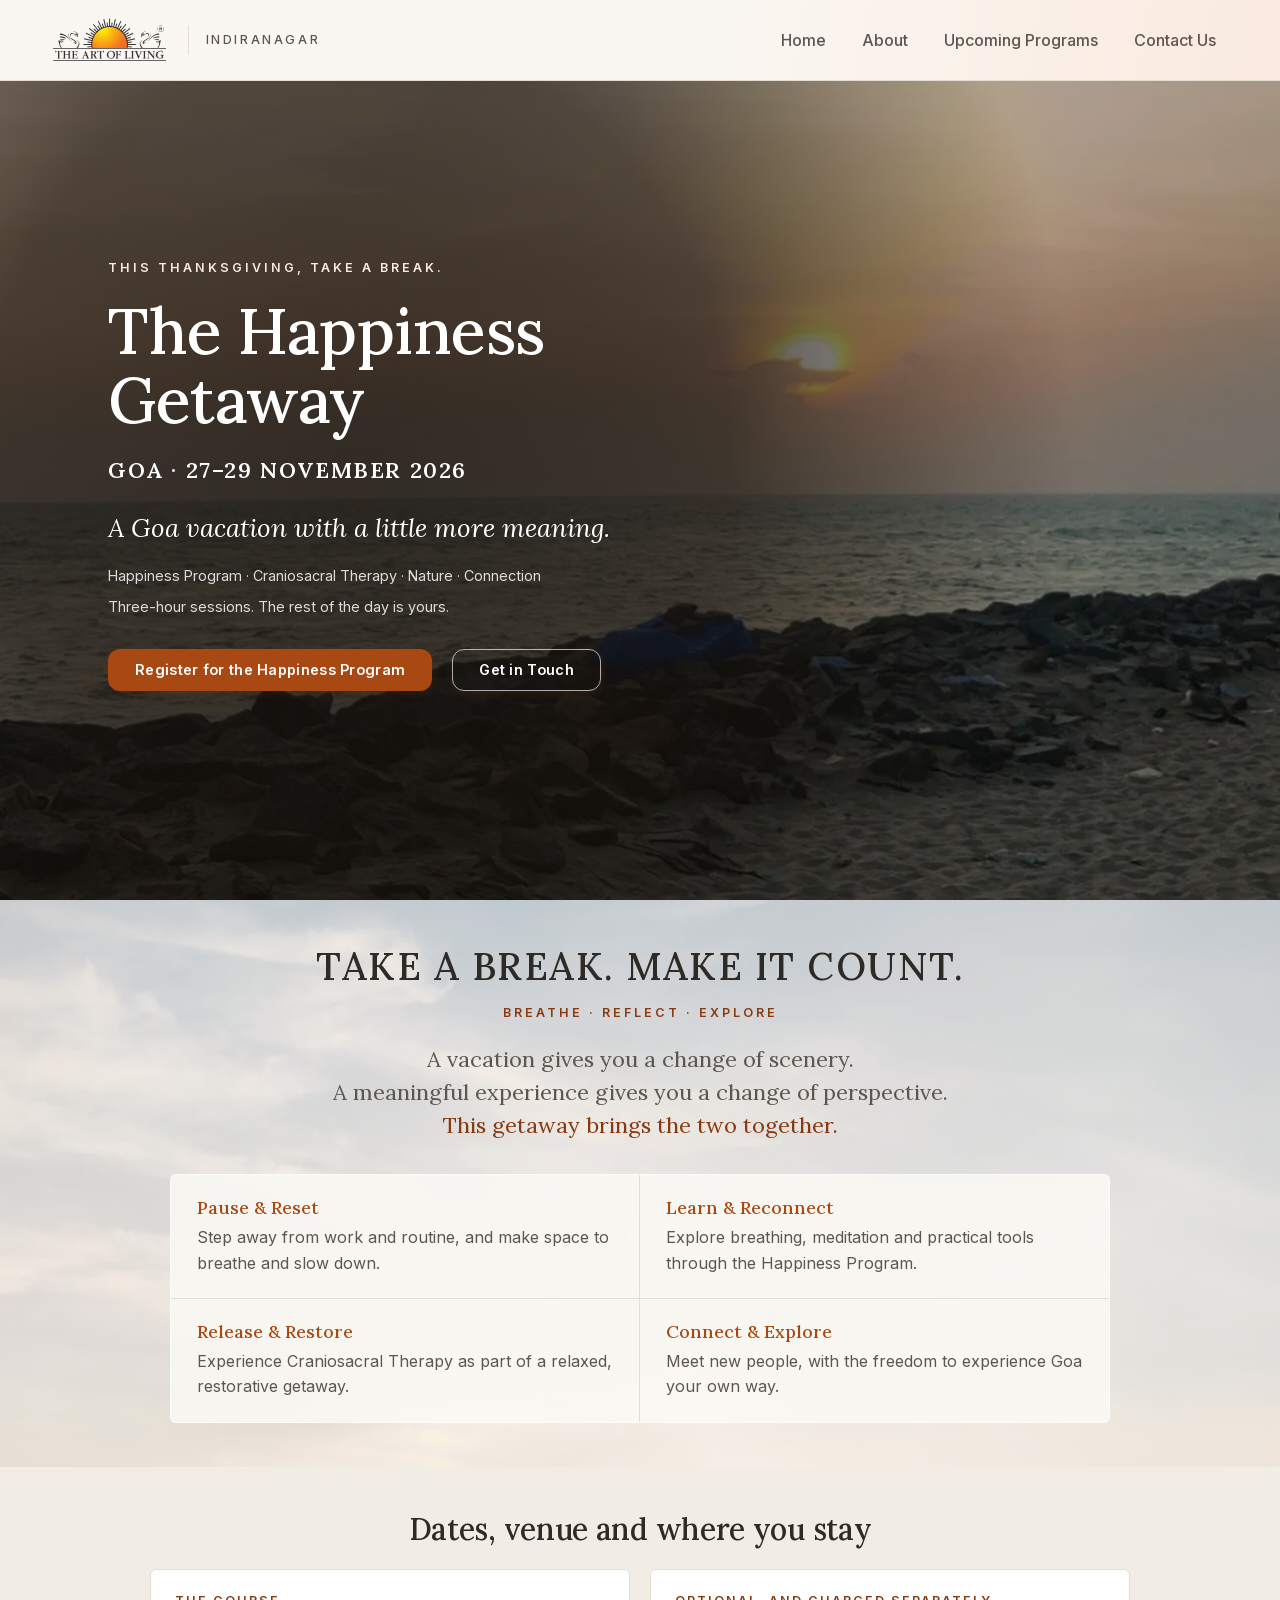
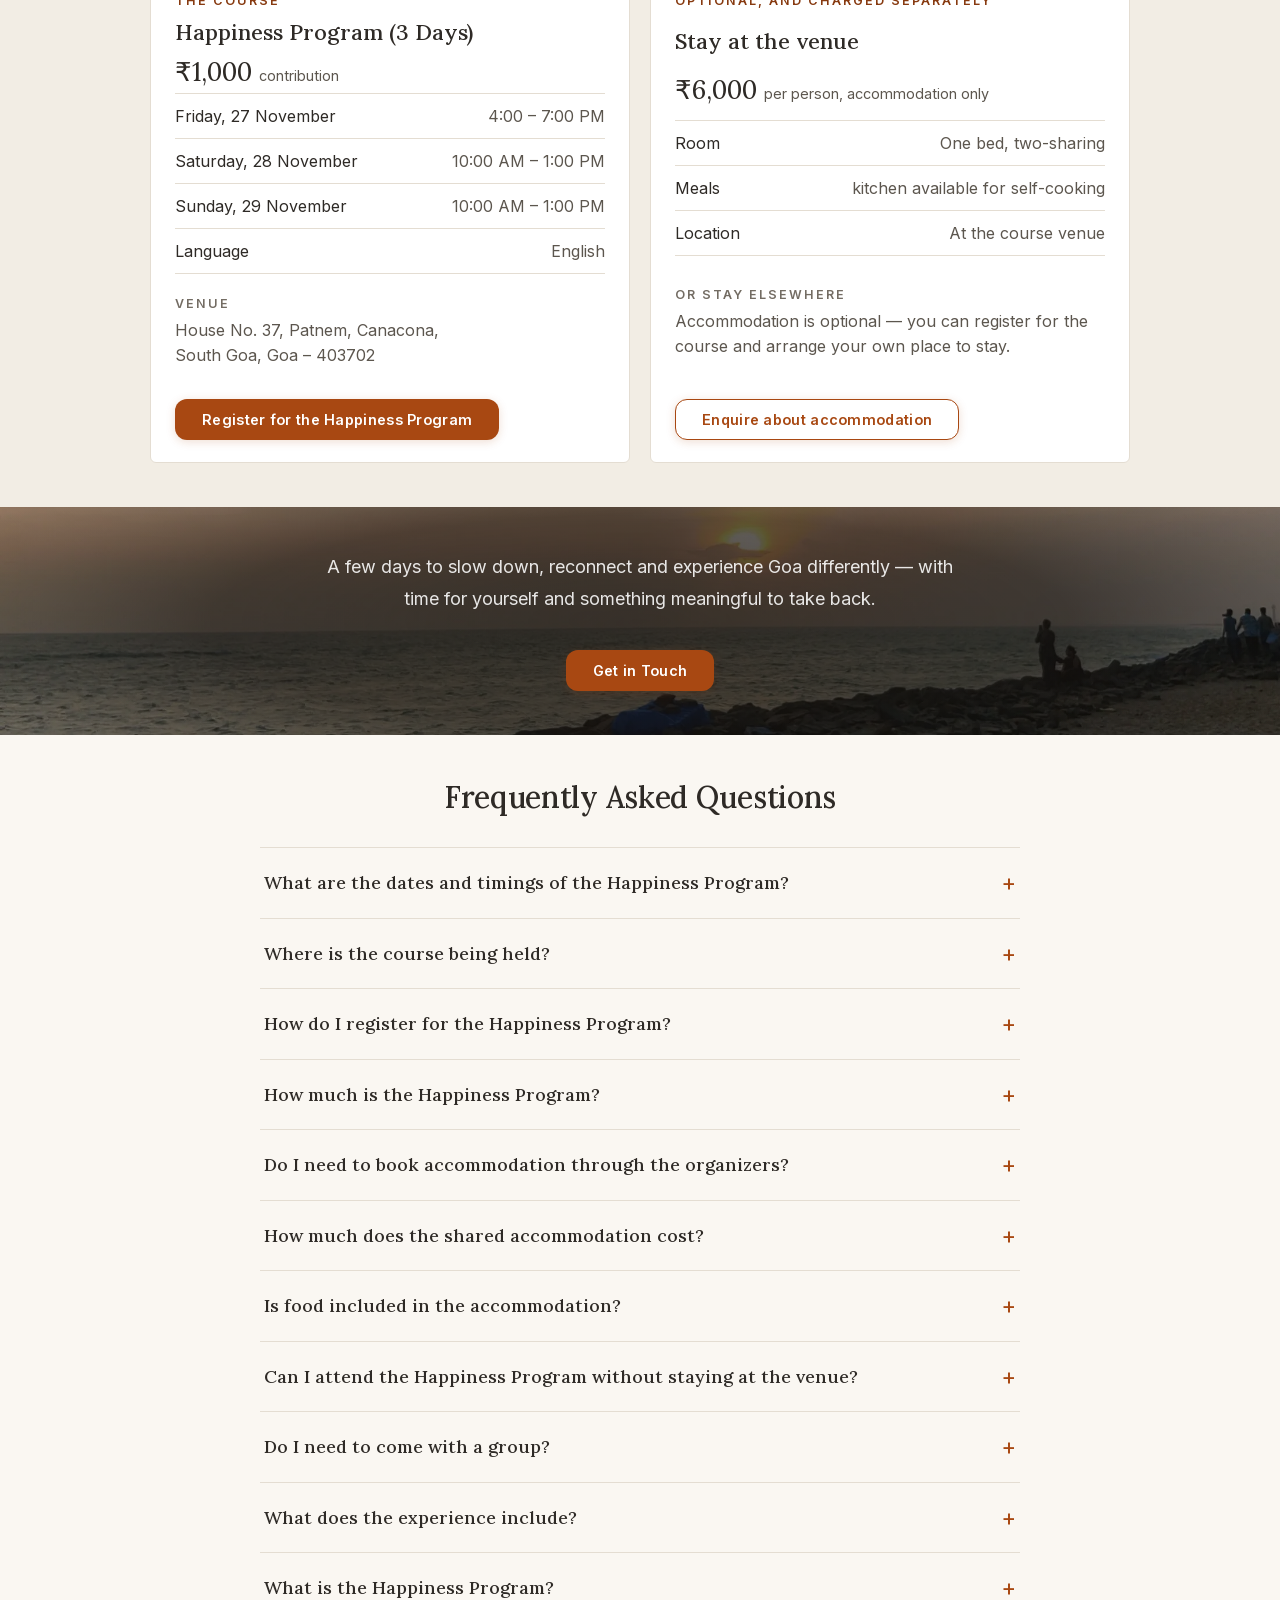
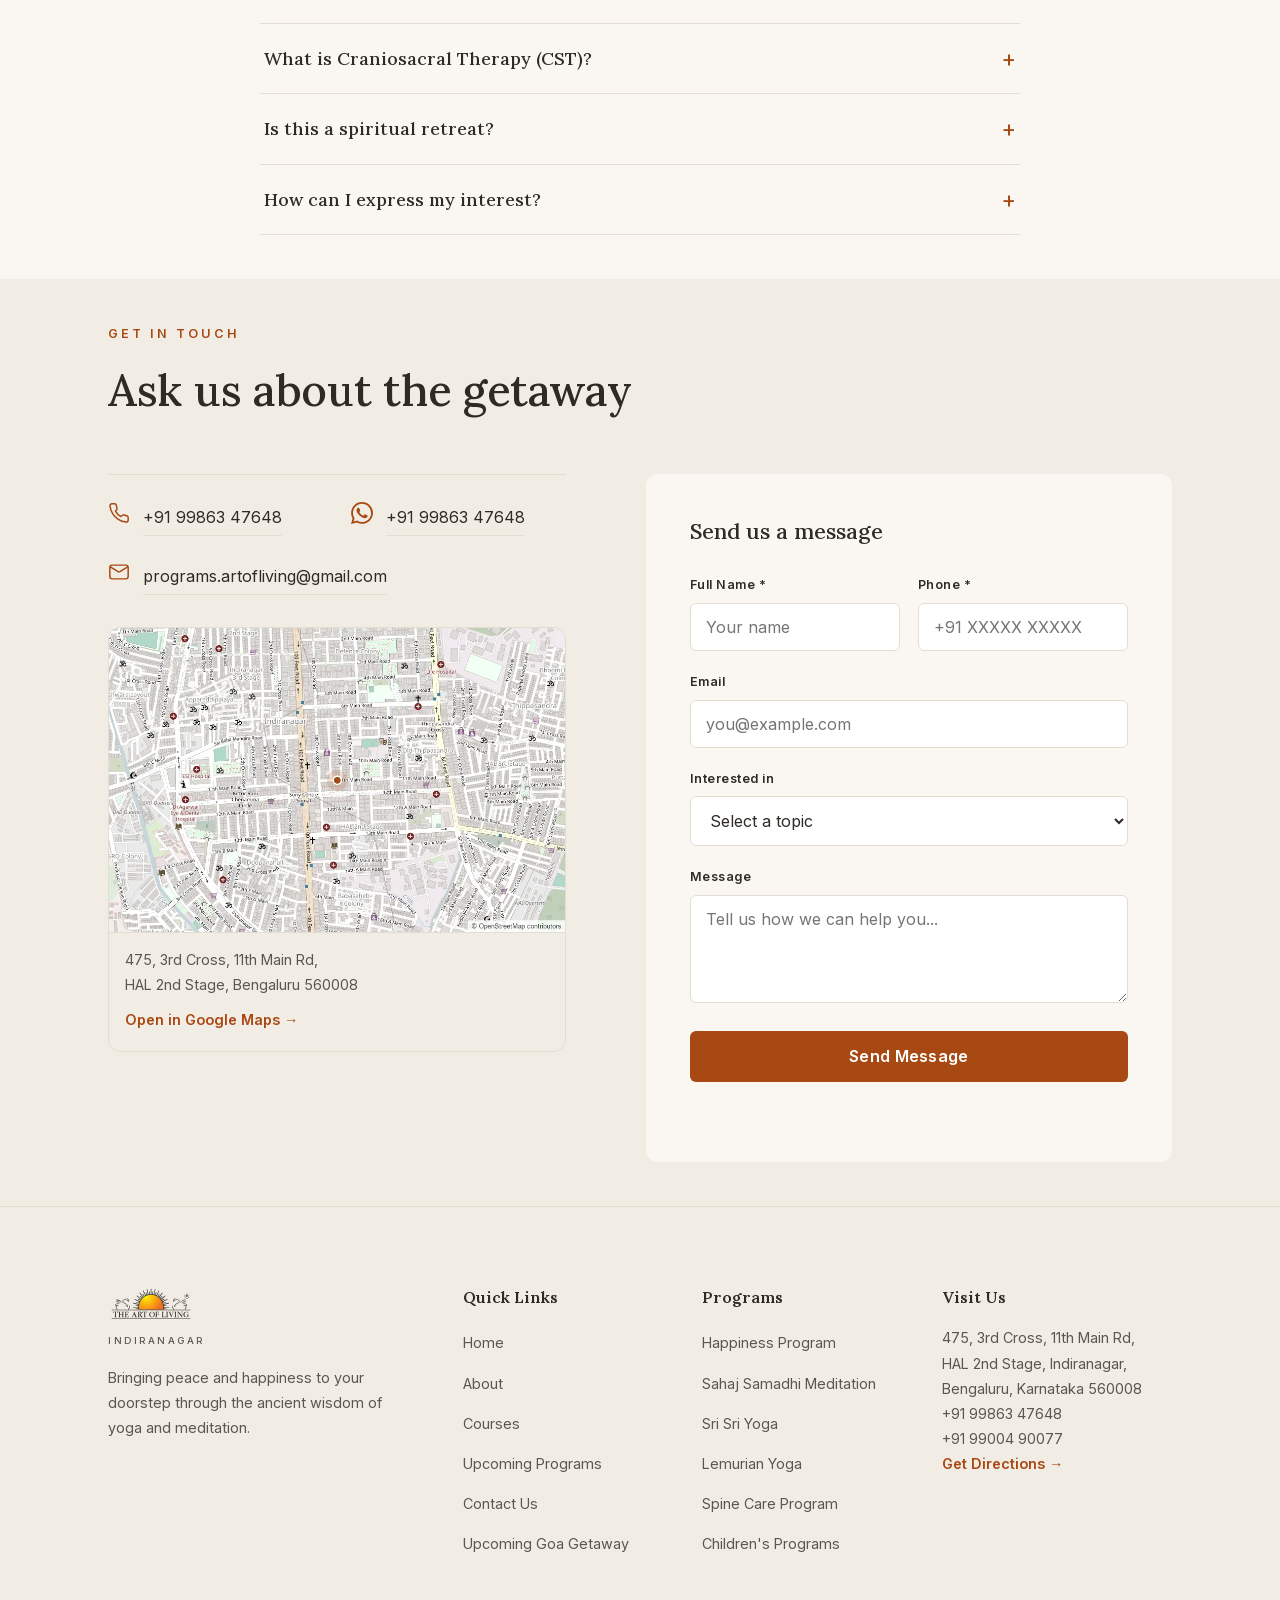
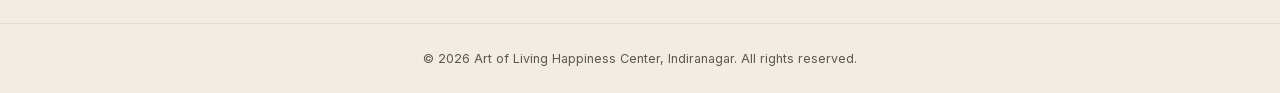
==== commit 4812a375: "Reword the Meals row on the getaway page Co-Authored-By: Claude Opus 5 <noreply@anthropic.com>" ====
--- a/happiness-getaway.html
+++ b/happiness-getaway.html
@@ -215,7 +215,7 @@
               </div>
               <div>
                 <dt>Meals</dt>
-                <dd>Not provided; kitchen for self-cooking</dd>
+                <dd>kitchen available for self-cooking</dd>
               </div>
               <div>
                 <dt>Location</dt>
--- a/css/style.css
+++ b/css/style.css
@@ -618,12 +618,20 @@
   max-width: 30rem;
   margin: 0 0 22px;
 }
-.hc-goa-save { font-size: var(--fs-md); font-weight: 600; margin-bottom: 4px; }
-.hc-goa-soon {
+/* The promise, in the getaway page's own voice. Italic serif so it reads as
+   a line of writing rather than another label — it replaced "Save the dates",
+   which stopped being true once registration opened. */
+.hc-goa-lede {
   font-family: var(--font-heading);
   font-style: italic;
+  font-size: var(--fs-md);
+  margin-bottom: 6px;
+}
+/* What the weekend costs you in hours — the one practical thing worth saying
+   on a slide whose job is now to hand people on to the full page. */
+.hc-goa-hours {
   font-size: var(--fs-sm);
-  color: rgba(255, 255, 255, 0.78);
+  color: rgba(255, 255, 255, 0.82);
   margin-bottom: 24px;
 }
 /* The same button as everywhere else — it carries its own colour, so it reads
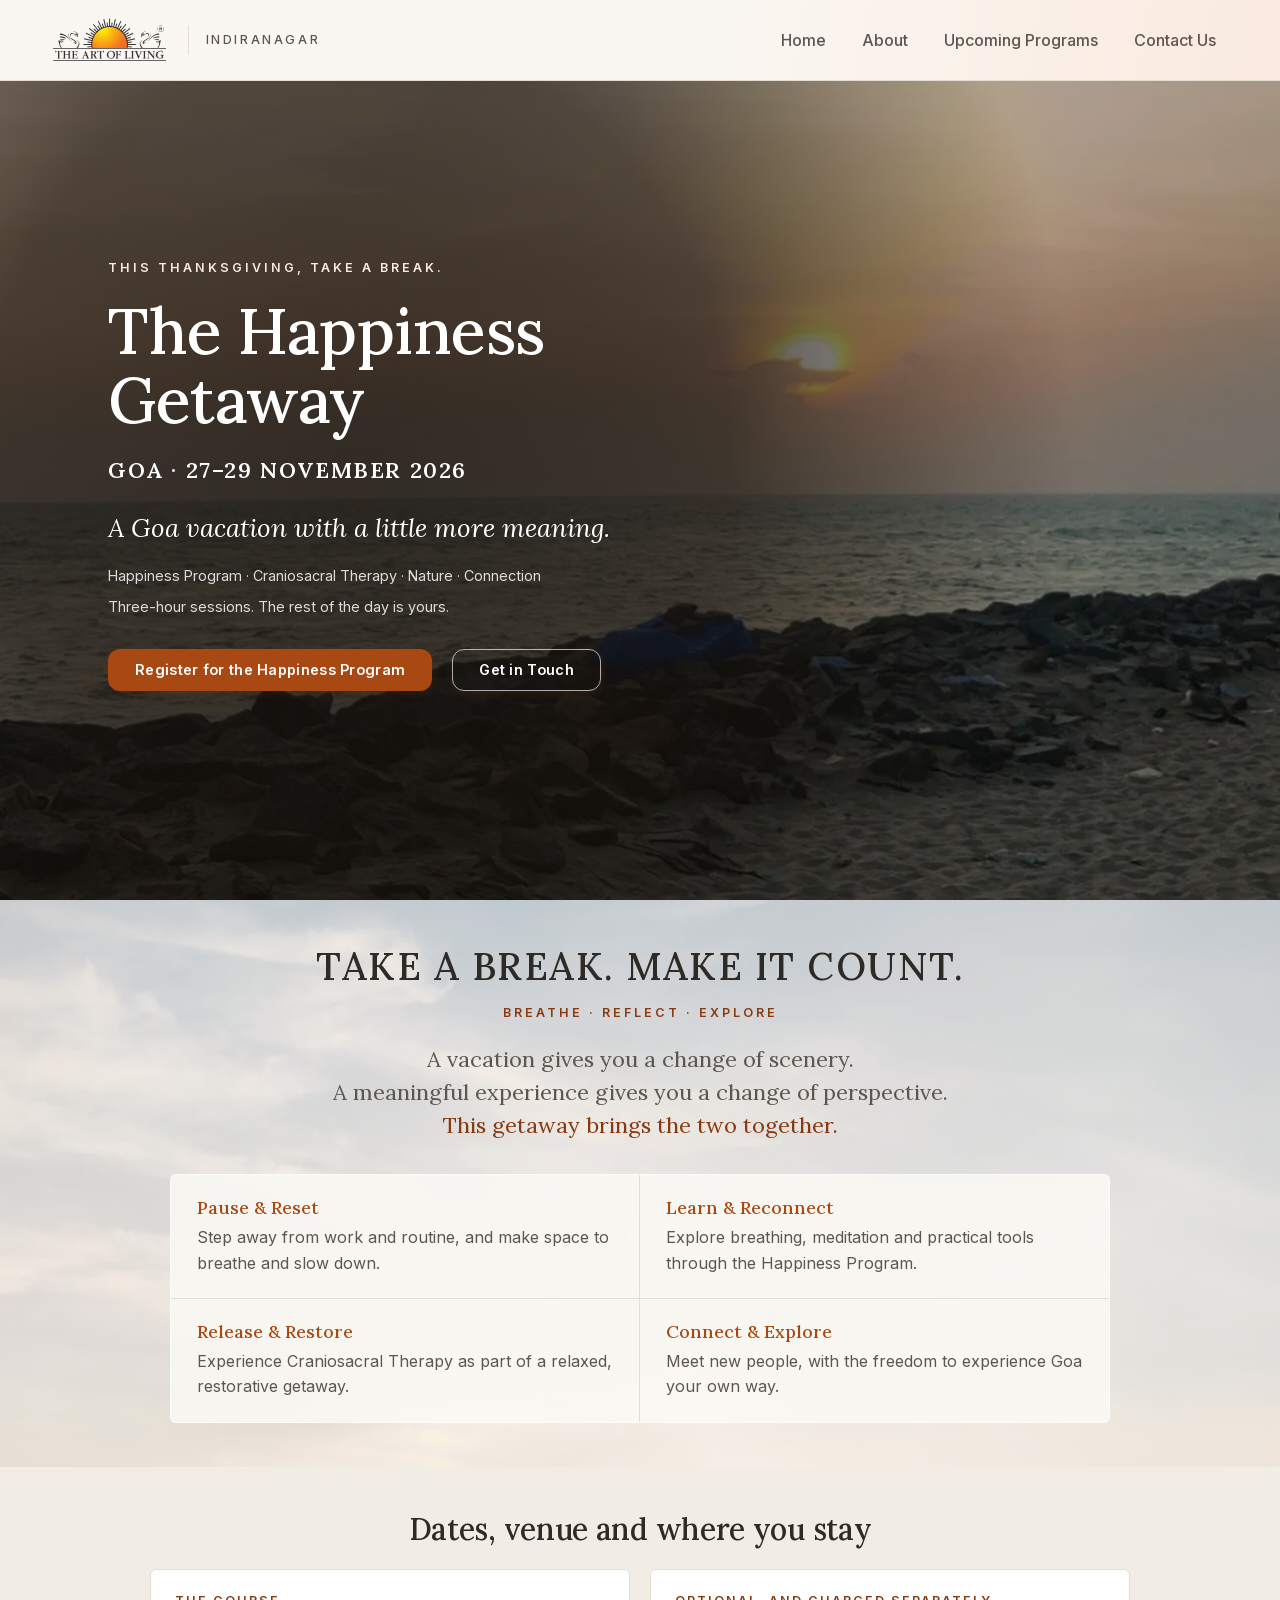
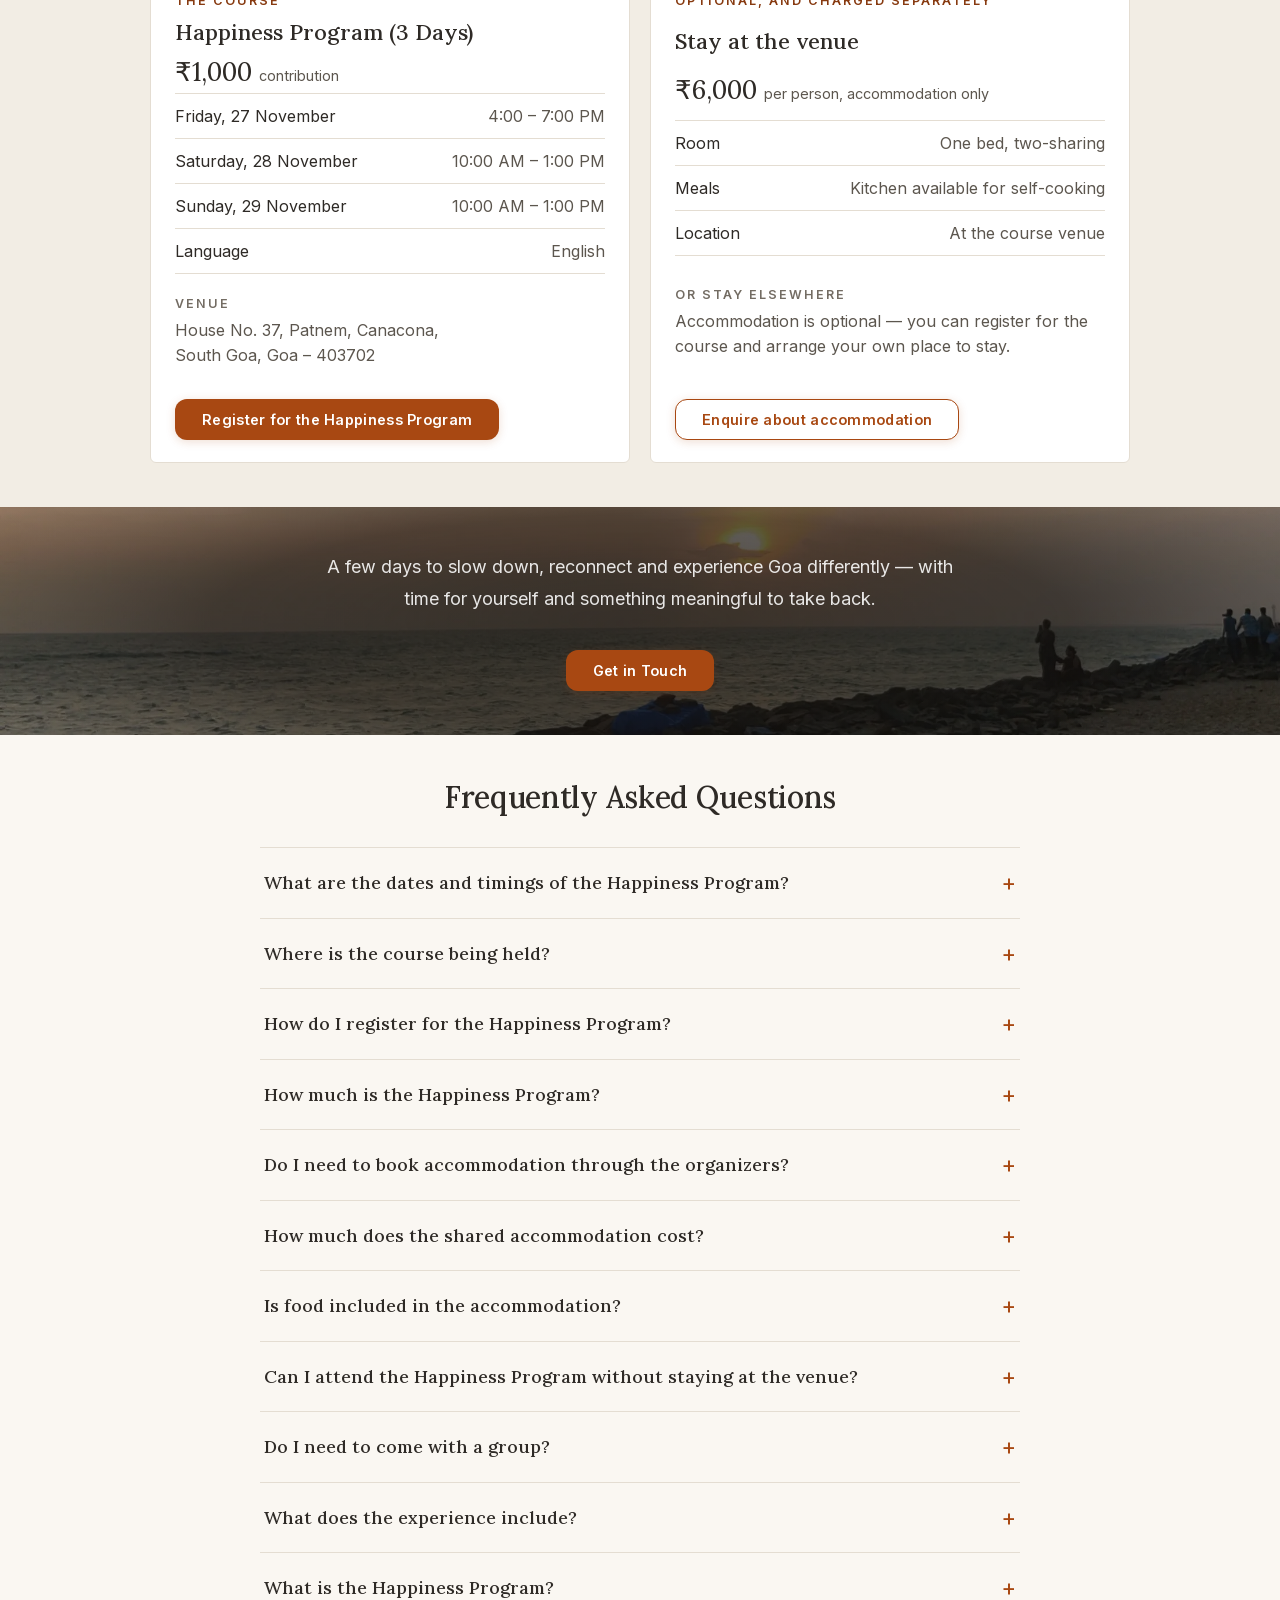
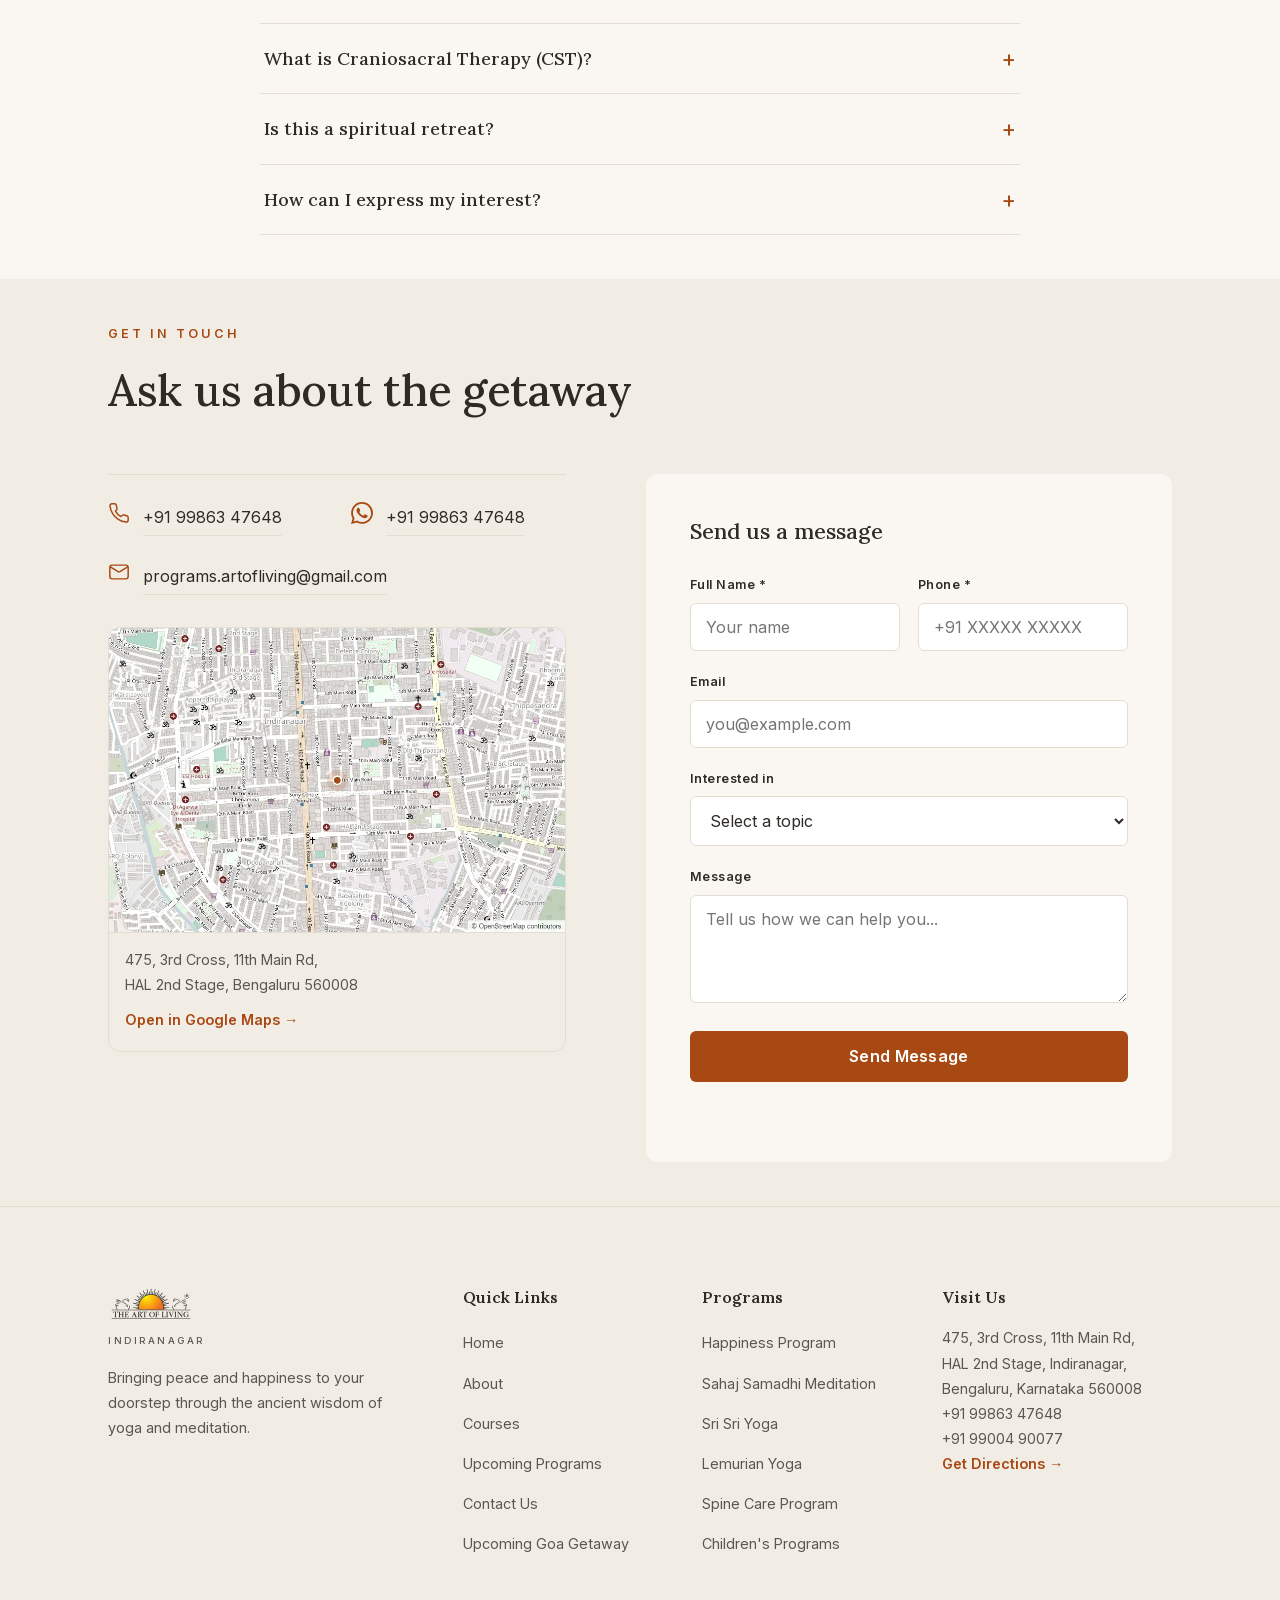
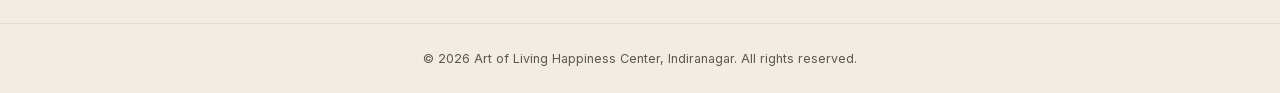
==== commit 46131fa9: "Capitalise the Meals value on the getaway page The other two rows in the card read "One bed, two-sha" ====
--- a/happiness-getaway.html
+++ b/happiness-getaway.html
@@ -215,7 +215,7 @@
               </div>
               <div>
                 <dt>Meals</dt>
-                <dd>kitchen available for self-cooking</dd>
+                <dd>Kitchen available for self-cooking</dd>
               </div>
               <div>
                 <dt>Location</dt>
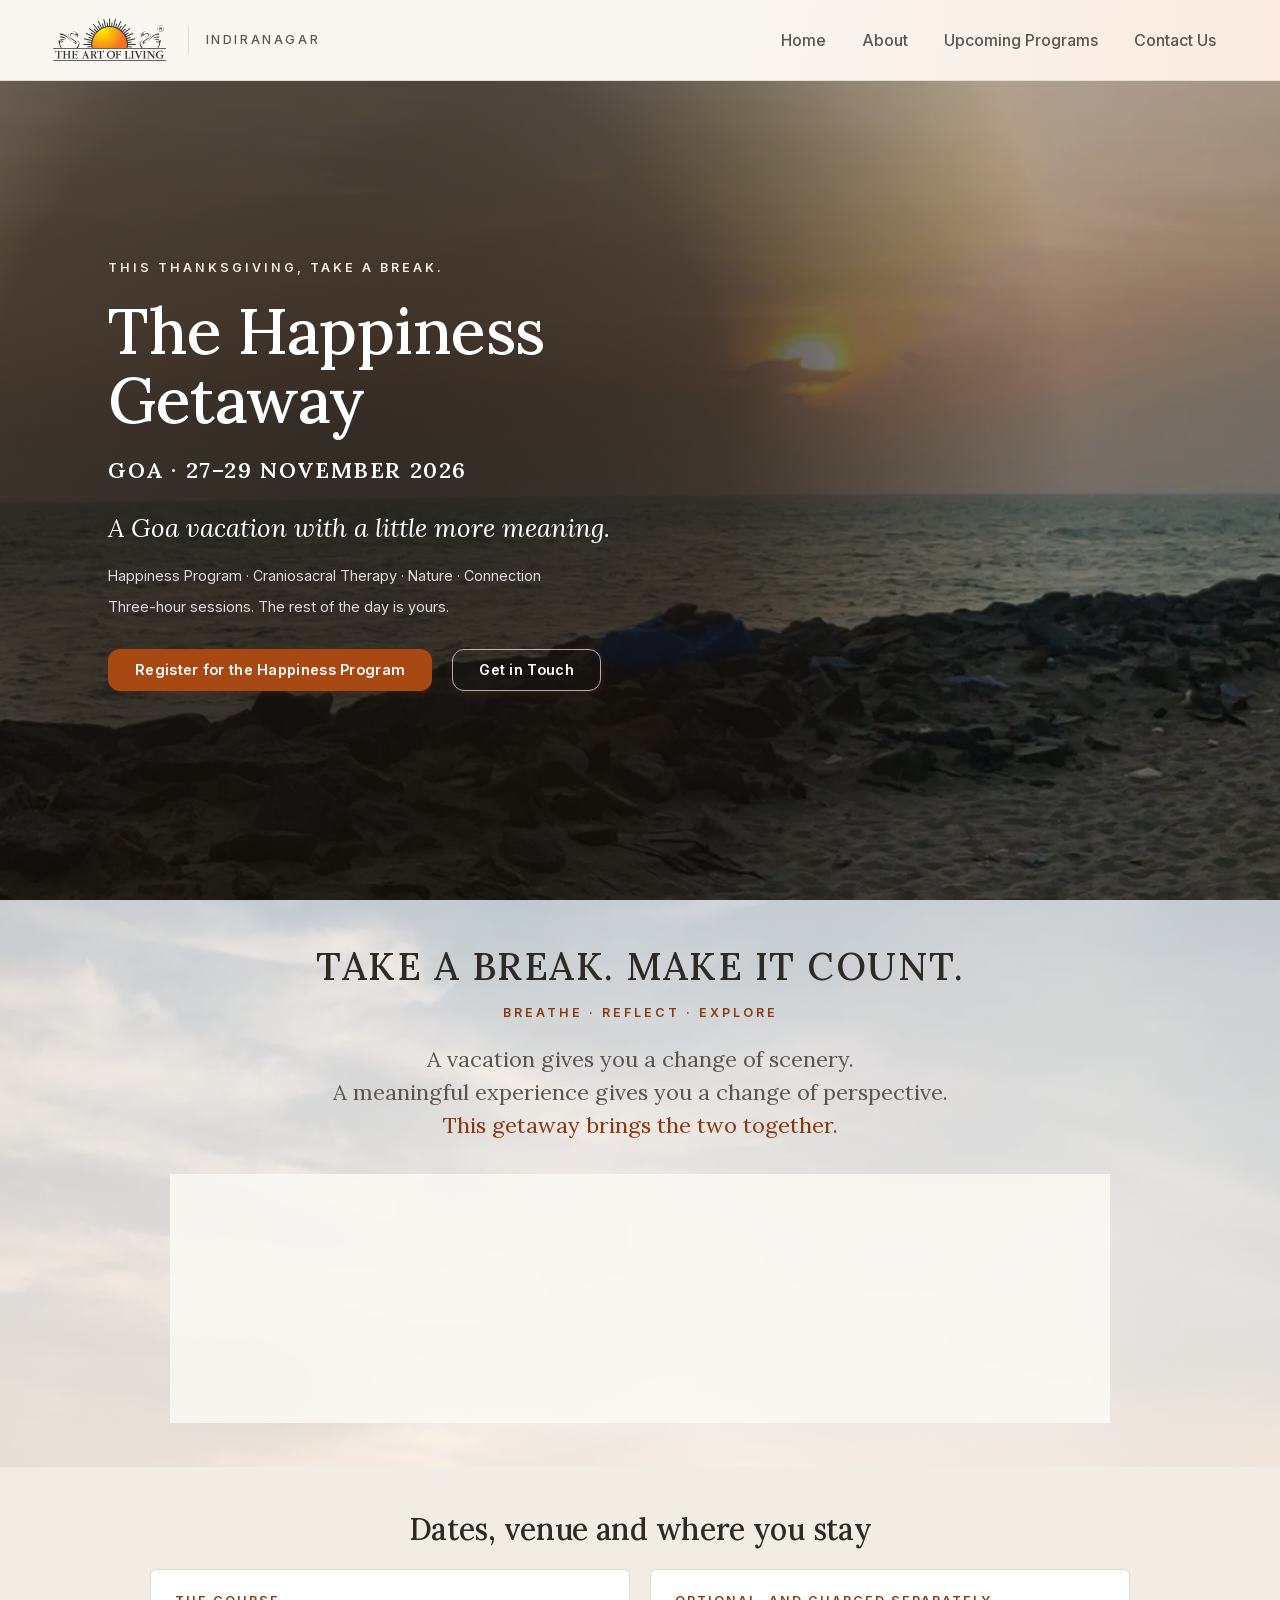
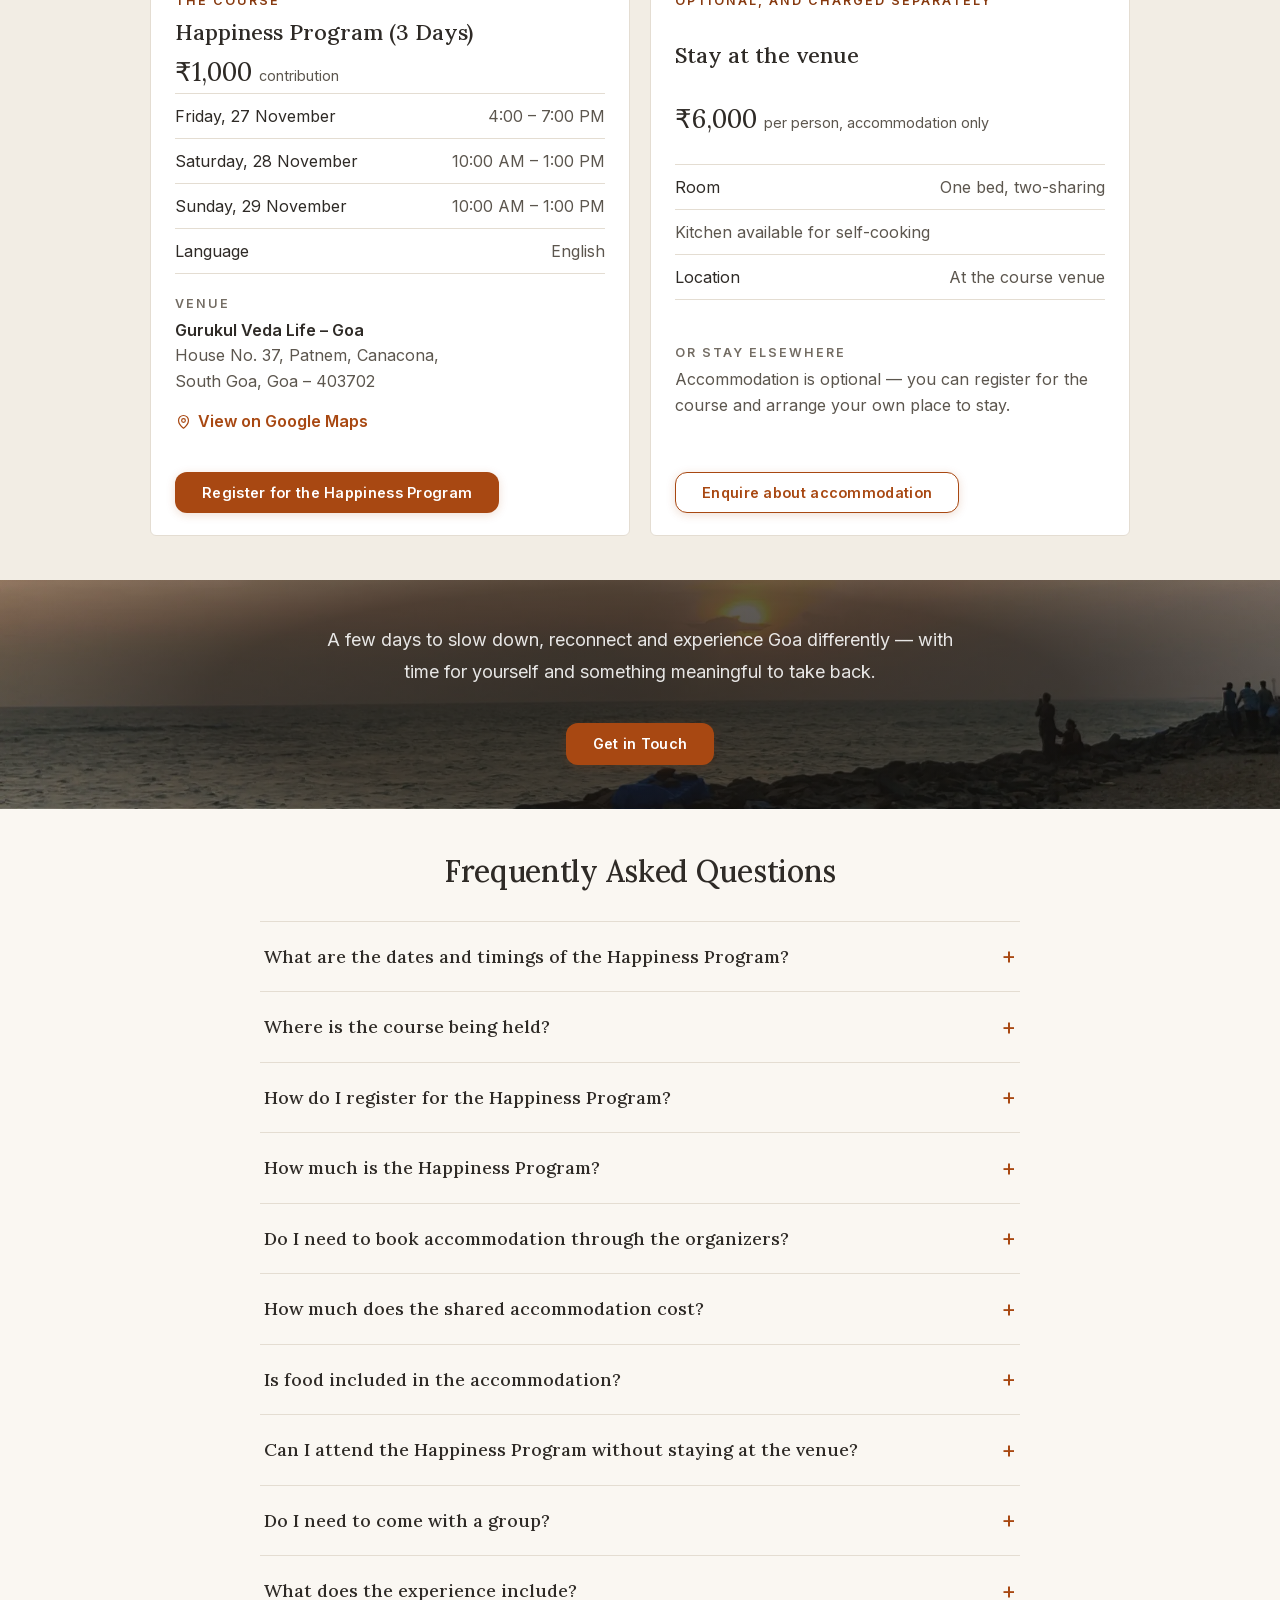
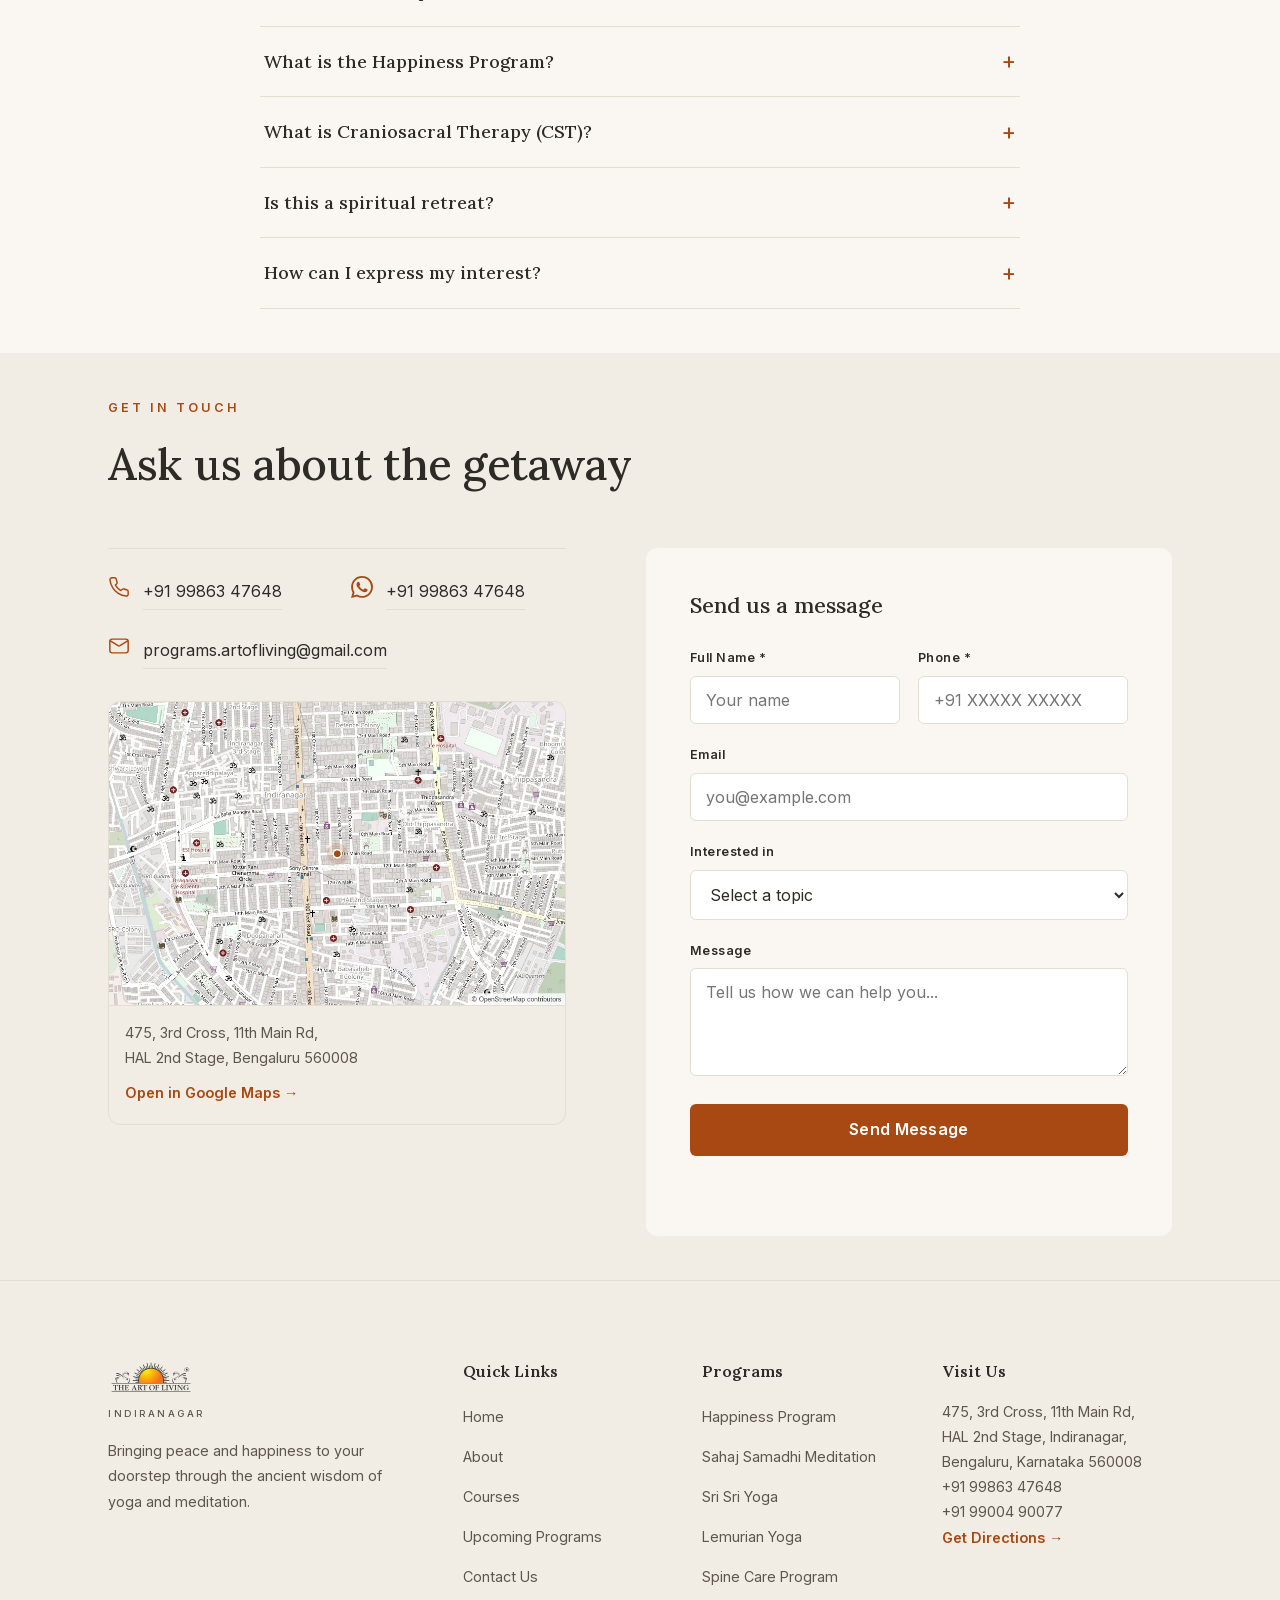
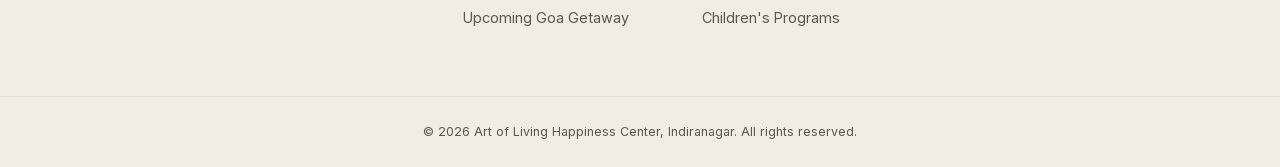
==== commit a9b20735: "Name the Goa venue, link its map, and merge the Meals row The accommodation card's second row loses " ====
--- a/happiness-getaway.html
+++ b/happiness-getaway.html
@@ -50,6 +50,10 @@
       <symbol id="i-whatsapp" viewBox="0 0 24 24">
         <path d="M17.472 14.382c-.297-.149-1.758-.867-2.03-.967-.273-.099-.471-.148-.67.15-.197.297-.767.966-.94 1.164-.173.199-.347.223-.644.075-.297-.15-1.255-.463-2.39-1.475-.883-.788-1.48-1.761-1.653-2.059-.173-.297-.018-.458.13-.606.134-.133.298-.347.446-.52.149-.174.198-.298.298-.497.099-.198.05-.371-.025-.52-.075-.149-.669-1.612-.916-2.207-.242-.579-.487-.5-.669-.51a12.8 12.8 0 0 0-.57-.01c-.198 0-.52.074-.792.372-.272.297-1.04 1.016-1.04 2.479 0 1.462 1.065 2.875 1.213 3.074.149.198 2.096 3.2 5.077 4.487.709.306 1.262.489 1.694.625.712.227 1.36.195 1.871.118.571-.085 1.758-.719 2.006-1.413.248-.694.248-1.289.173-1.413-.074-.124-.272-.198-.57-.347m-5.421 7.403h-.004a9.87 9.87 0 0 1-5.031-1.378l-.361-.214-3.741.982.998-3.648-.235-.374a9.86 9.86 0 0 1-1.51-5.26c.001-5.45 4.436-9.884 9.888-9.884 2.64 0 5.122 1.03 6.988 2.898a9.825 9.825 0 0 1 2.893 6.994c-.003 5.45-4.437 9.884-9.885 9.884m8.413-18.297A11.815 11.815 0 0 0 12.05 0C5.495 0 .16 5.335.157 11.892c0 2.096.547 4.142 1.588 5.945L.057 24l6.305-1.654a11.882 11.882 0 0 0 5.683 1.448h.005c6.554 0 11.89-5.335 11.893-11.893a11.821 11.821 0 0 0-3.48-8.413Z"/>
       </symbol>
+      <symbol id="i-pin" viewBox="0 0 24 24">
+        <path d="M12 21.5s7-5.6 7-11a7 7 0 1 0-14 0c0 5.4 7 11 7 11Z"/>
+        <circle cx="12" cy="10.5" r="2.6"/>
+      </symbol>
       <symbol id="i-mail" viewBox="0 0 24 24">
         <rect x="2" y="4.5" width="20" height="15" rx="2.5"/>
         <path d="m2.6 6.4 8.37 5.32a2 2 0 0 0 2.06 0L21.4 6.4"/>
@@ -190,7 +194,17 @@
             </dl>
             <p class="gw-venue">
               <span class="gw-venue-label">Venue</span>
+              <span class="gw-venue-name">Gurukul Veda Life &ndash; Goa</span>
               House No. 37, Patnem, Canacona,<br>South Goa, Goa &ndash; 403702
+              <!-- A link, not an embedded map: an iframe would pull Google's
+                   scripts into a page that currently loads nothing third-party,
+                   and the pin is what people actually want — it opens in their
+                   own maps app with directions already available. -->
+              <a class="gw-map-link" href="https://maps.app.goo.gl/8DWorJzQa2VGuHB27"
+                 target="_blank" rel="noopener">
+                <svg class="icon" aria-hidden="true"><use href="#i-pin"/></svg>
+                View on Google Maps
+              </a>
             </p>
             <p class="gw-panel-cta">
               <a href="https://aolt.in/1067829" target="_blank" rel="noopener"
@@ -213,8 +227,11 @@
                 <dt>Room</dt>
                 <dd>One bed, two-sharing</dd>
               </div>
-              <div>
-                <dt>Meals</dt>
+              <!-- Merged: one full-width line, no label. The <dt> stays for
+                   screen readers, which otherwise meet a value with nothing
+                   naming it — a <dl> row has to be a pair. -->
+              <div class="gw-row-merged">
+                <dt class="sr-only">Meals</dt>
                 <dd>Kitchen available for self-cooking</dd>
               </div>
               <div>
@@ -263,7 +280,7 @@
           </details>
           <details class="gw-q">
             <summary>Where is the course being held?</summary>
-            <div class="gw-a"><p>The venue is House No. 37, Patnem, Canacona, South Goa, Goa &ndash; 403702.</p></div>
+            <div class="gw-a"><p>The venue is Gurukul Veda Life &ndash; Goa, House No. 37, Patnem, Canacona, South Goa, Goa &ndash; 403702. <a href="https://maps.app.goo.gl/8DWorJzQa2VGuHB27" target="_blank" rel="noopener">View on Google Maps</a>.</p></div>
           </details>
           <details class="gw-q">
             <summary>How do I register for the Happiness Program?</summary>
--- a/css/style.css
+++ b/css/style.css
@@ -2287,6 +2287,12 @@
 .gw-sched.gw-stay dd { white-space: normal; }
 .gw-sched dd { font-size: var(--fs-base); color: var(--ink-soft); white-space: nowrap; }
 
+/* A merged row: no label, the value runs the full width. justify-content on
+   .gw-sched > div pushes a lone child to the left edge already, so this only
+   has to stop the value being treated as the right-hand column. */
+.gw-row-merged { justify-content: flex-start; }
+.gw-row-merged dd { flex: 1 1 100%; }
+
 .gw-venue { font-size: var(--fs-base); line-height: 1.6; margin-bottom: 16px; }
 .gw-venue-label {
   display: block;
@@ -2296,6 +2302,36 @@
   text-transform: uppercase;
   color: var(--ink-faint);
   margin-bottom: 4px;
+}
+/* The name reads before the address, in the body face at full ink — an
+   address alone is harder to recognise on arrival than the place's name. */
+.gw-venue-name { display: block; font-weight: 600; color: var(--ink); }
+/* Its own line under the address, with the pin ahead of the words. The 8px
+   block padding is what carries the tap target past 24px (WCAG 2.5.8) on a
+   phone: the text alone is shorter than that. */
+.gw-map-link {
+  /* Block-level flex so it starts its own line instead of trailing the
+     postcode, but fit-content wide so the tap target is the link, not the
+     whole card. */
+  display: flex;
+  width: fit-content;
+  align-items: center;
+  gap: 6px;
+  margin-top: 6px;
+  padding: 8px 0;
+  font-weight: 600;
+  color: var(--clay);
+  text-decoration: none;
+}
+.gw-map-link:hover,
+.gw-map-link:focus-visible { text-decoration: underline; }
+.gw-map-link .icon {
+  width: 17px;
+  height: 17px;
+  fill: none;
+  stroke: currentColor;
+  stroke-width: 1.7;
+  flex: none;
 }
 
 /* Both panels share one skeleton: tag, heading, figure, facts table, note,
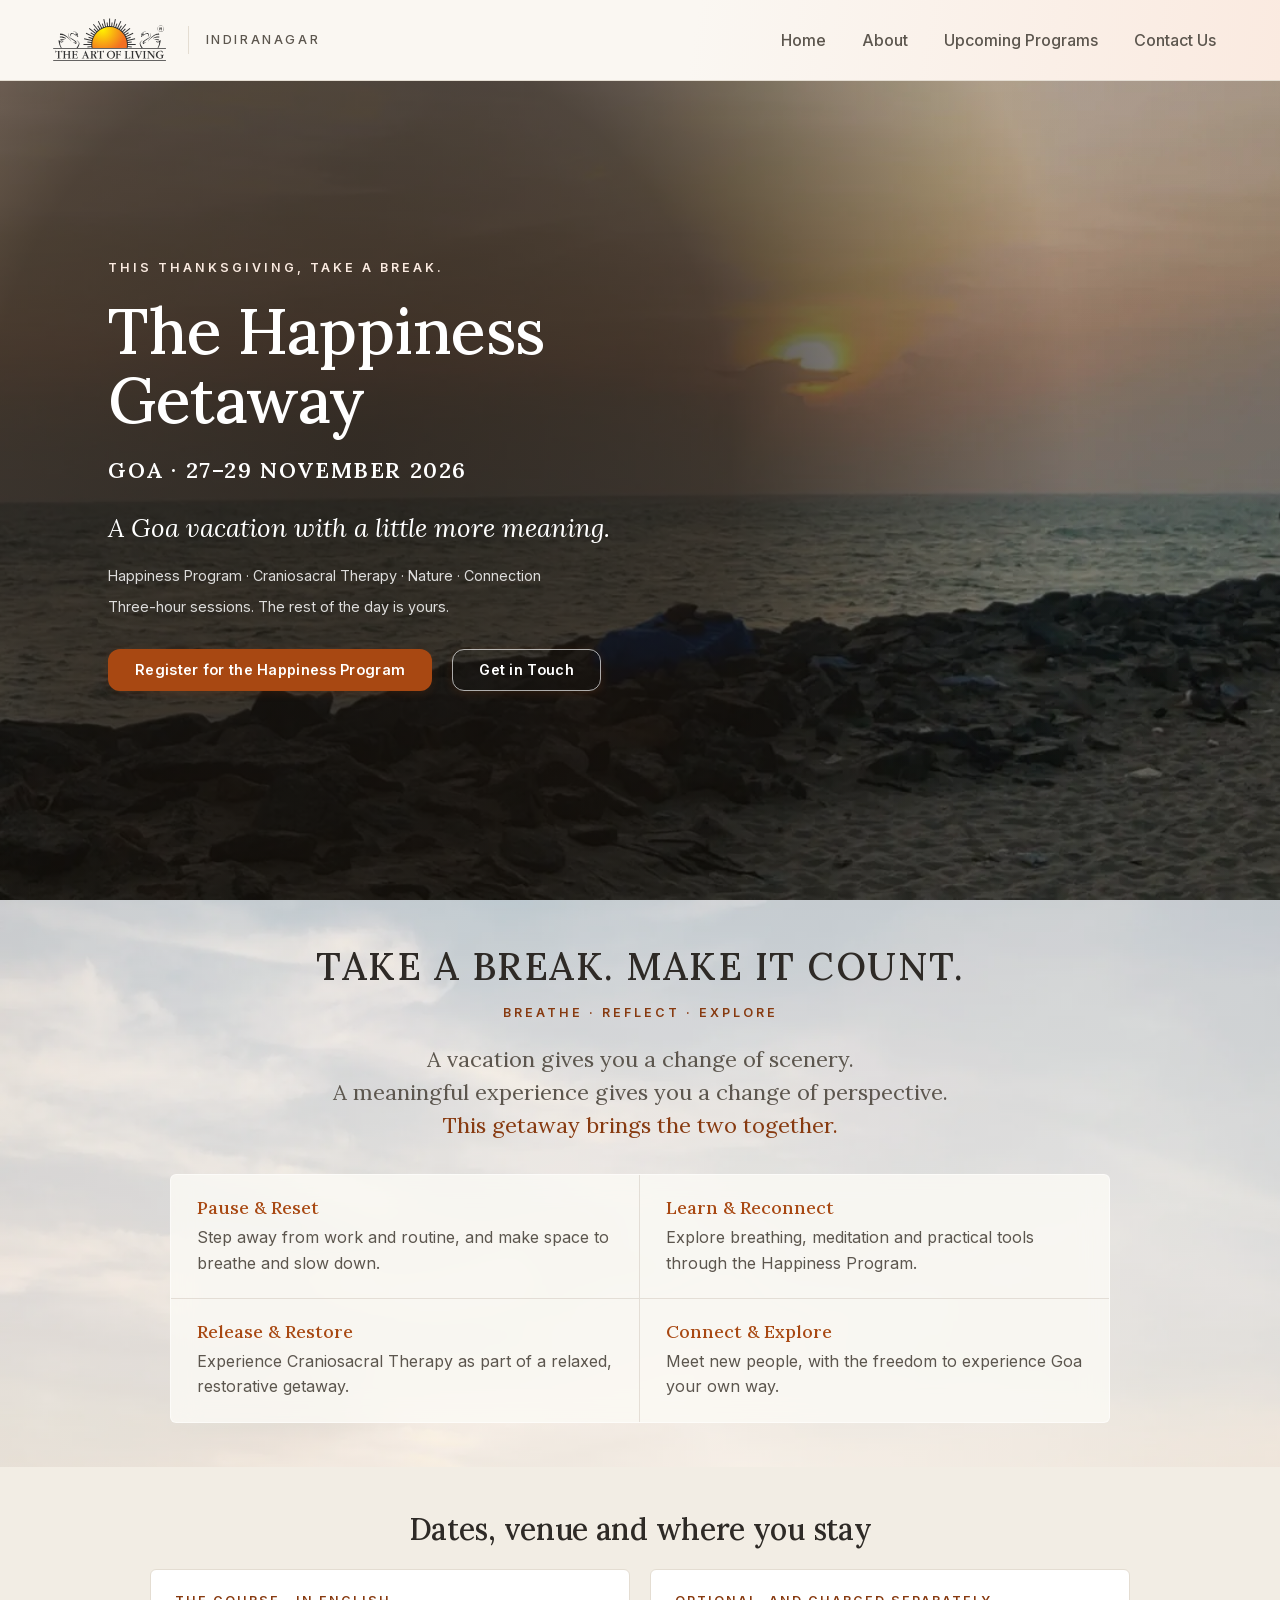
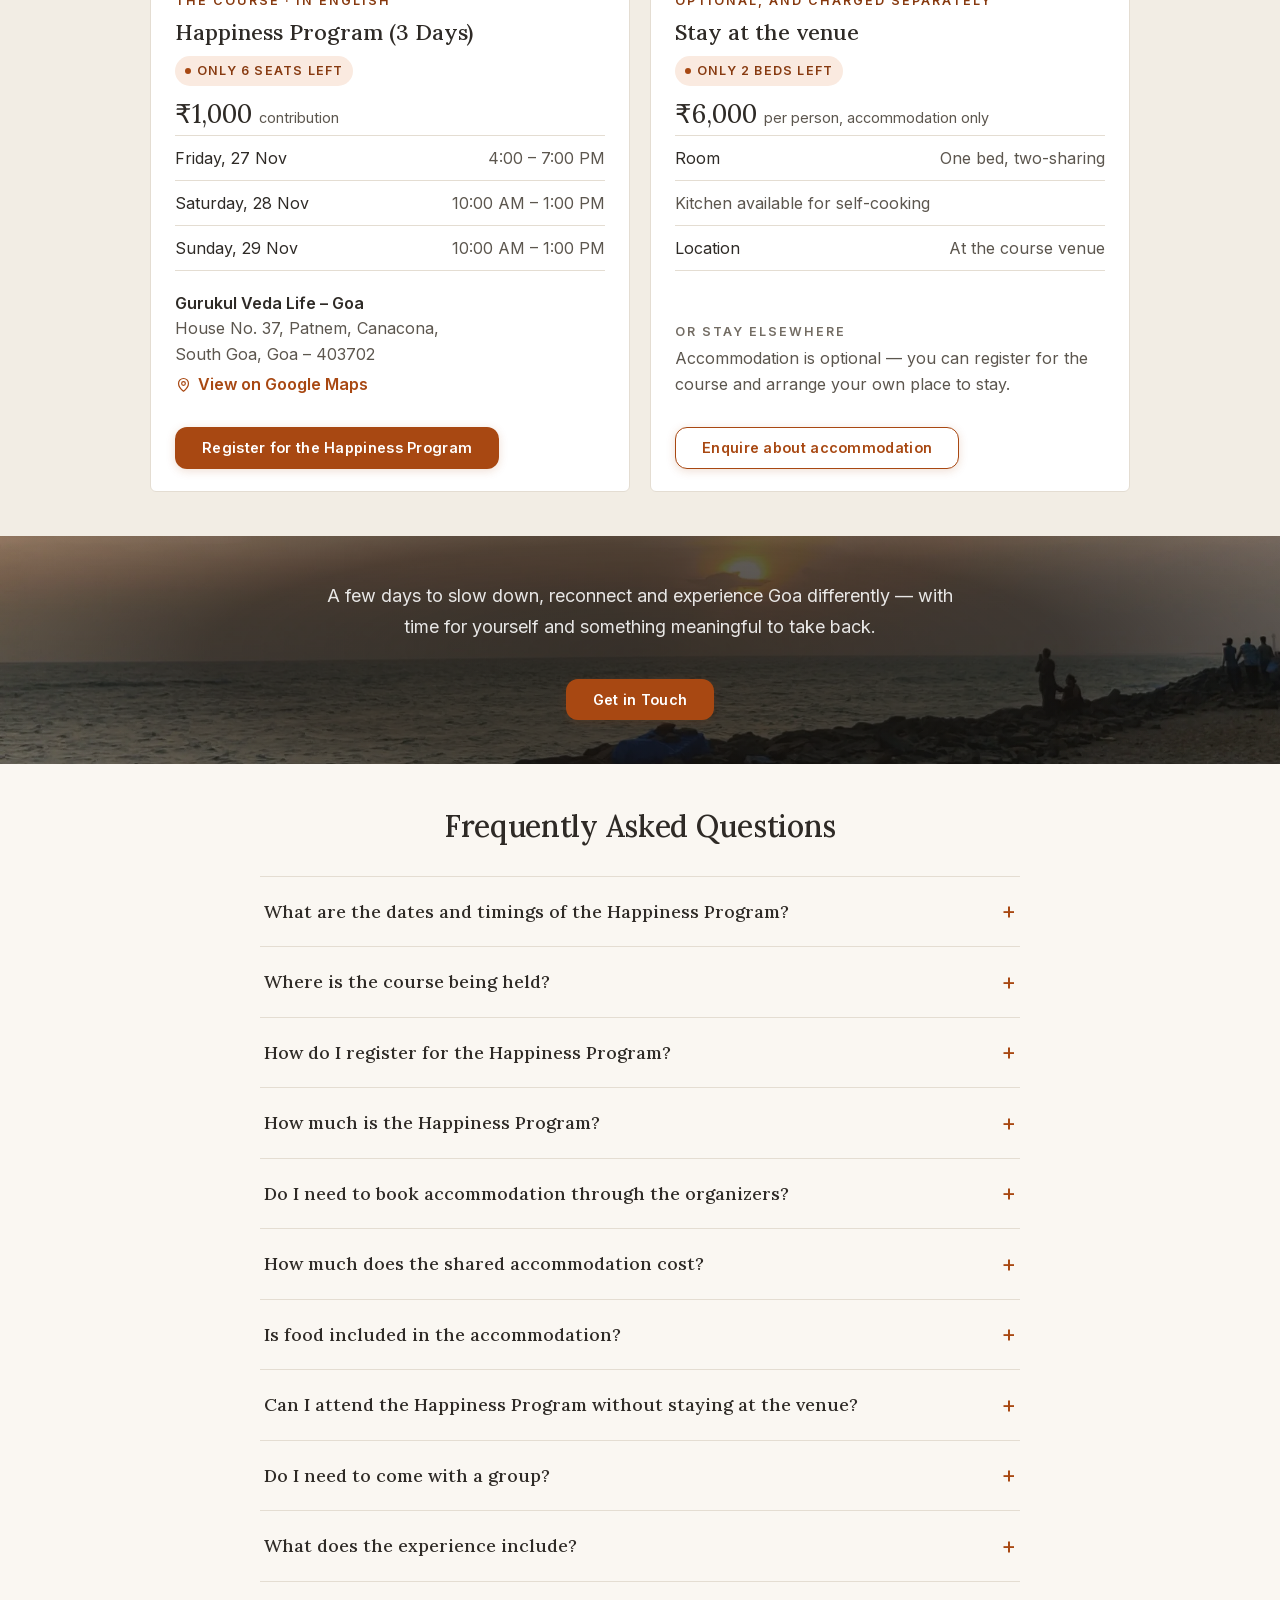
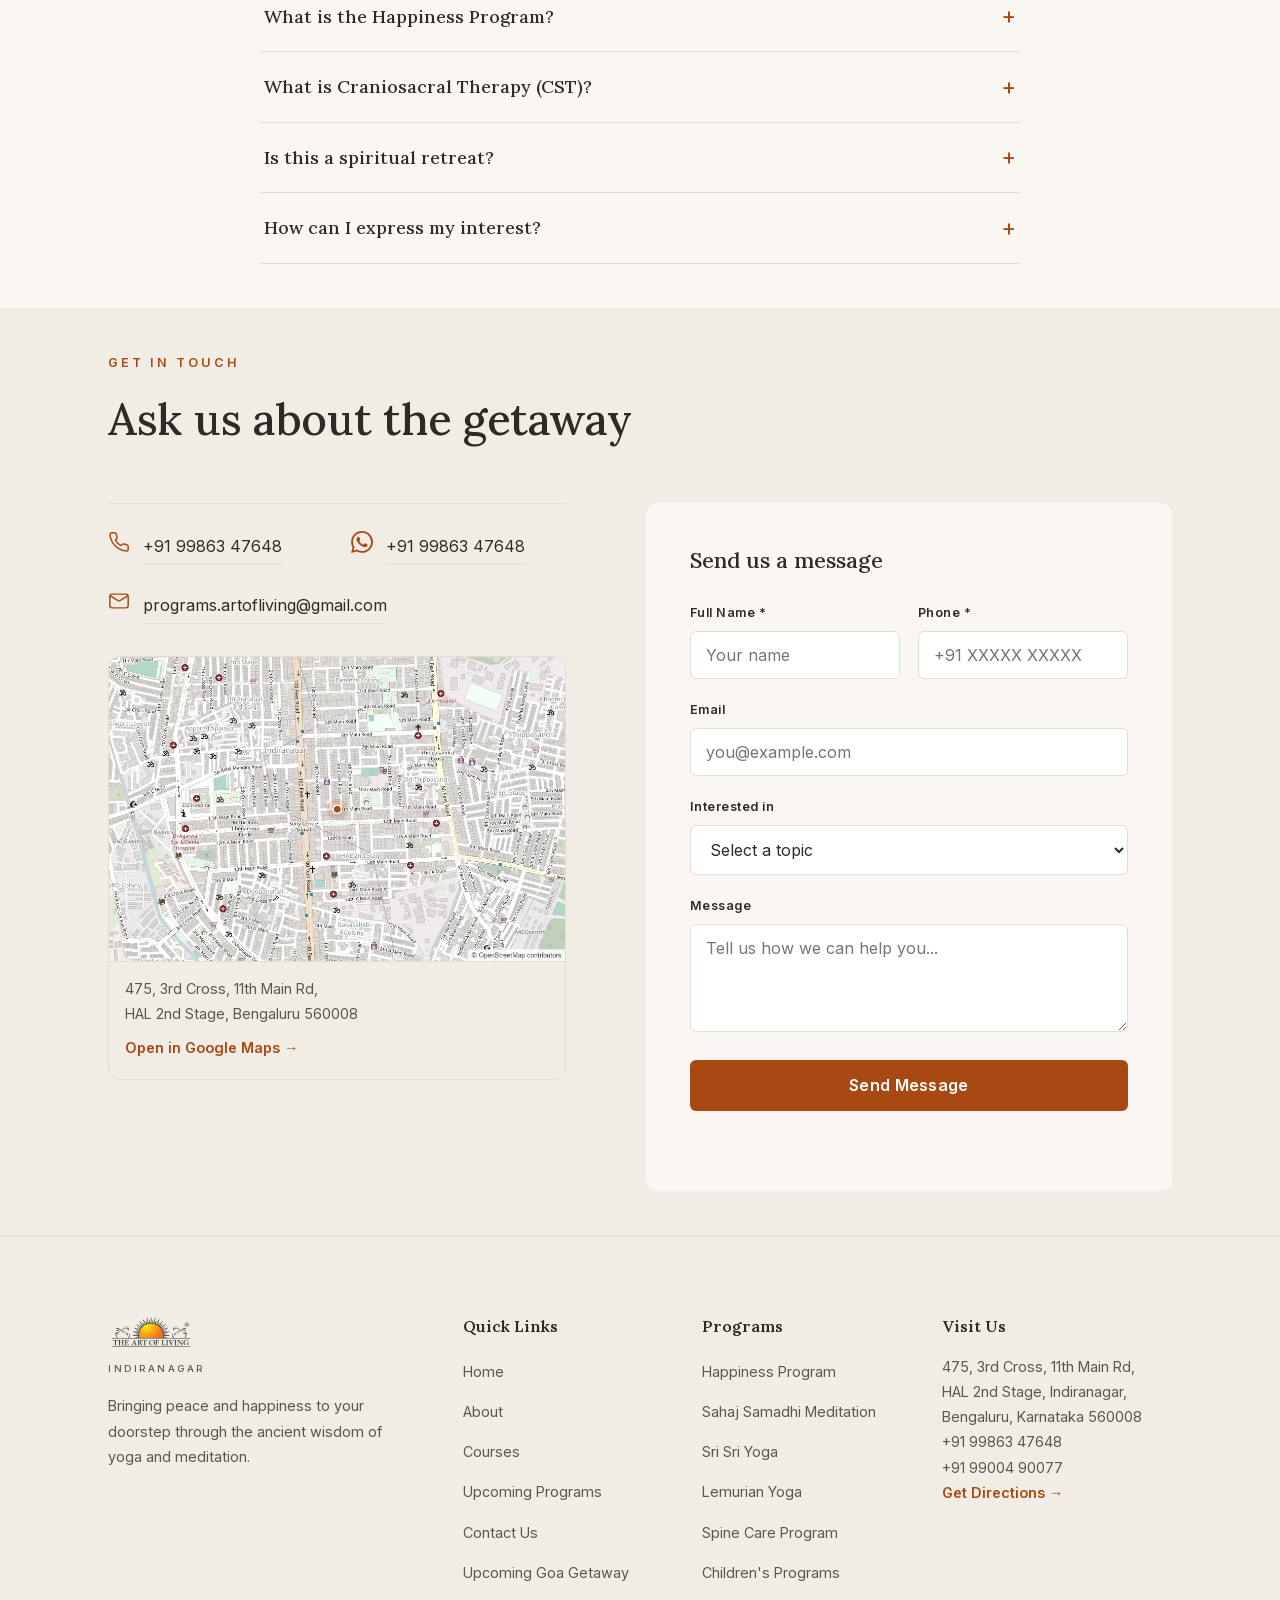
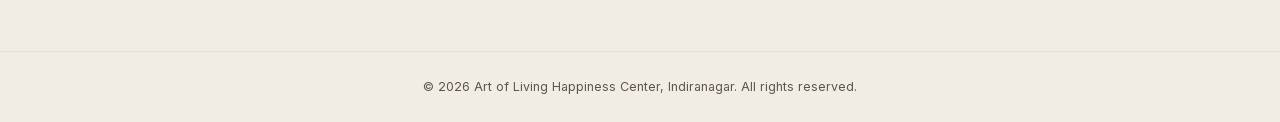
==== commit c4853b5c: "Add seat and bed counts to the Goa cards, and balance the pair Both detail cards carry a scarcity ba" ====
--- a/happiness-getaway.html
+++ b/happiness-getaway.html
@@ -167,33 +167,43 @@
         <div class="gw-detail-grid">
 
           <div class="gw-panel">
-            <p class="gw-panel-tag">The course</p>
+            <p class="gw-panel-tag">The course &middot; in English</p>
             <h3 class="gw-panel-h">Happiness Program (3 Days)</h3>
+            <!-- Both cards carry the badge in the same slot, under the
+                 heading. Beside the heading it sat a line higher and pushed
+                 that card's price and facts table out of step with the
+                 other's; the two read as a pair, so the slot has to match. -->
+            <p class="gw-stock gw-stock-block">Only 6 seats left</p>
             <!-- Same treatment as the accommodation price opposite, so the two
                  figures read as a pair and the course fee is not the quieter
                  of the two. "Contribution" is the word data.js uses for the
                  batch cards on the homepage. -->
             <p class="gw-option-price">&#8377;1,000 <span>contribution</span></p>
             <dl class="gw-sched">
+              <!-- One row per day, so this table has three rows against the
+                   three opposite and the two line up row for row. The month
+                   is abbreviated because spelled out, the Saturday and Sunday
+                   rows pushed their times onto a second line at 834-900px,
+                   where the cards sit side by side at their narrowest. -->
               <div>
-                <dt>Friday, 27 November</dt>
+                <dt>Friday, 27 Nov</dt>
                 <dd>4:00 &ndash; 7:00 PM</dd>
               </div>
               <div>
-                <dt>Saturday, 28 November</dt>
+                <dt>Saturday, 28 Nov</dt>
                 <dd>10:00 AM &ndash; 1:00 PM</dd>
               </div>
               <div>
-                <dt>Sunday, 29 November</dt>
+                <dt>Sunday, 29 Nov</dt>
                 <dd>10:00 AM &ndash; 1:00 PM</dd>
-              </div>
-              <div>
-                <dt>Language</dt>
-                <dd>English</dd>
               </div>
             </dl>
             <p class="gw-venue">
-              <span class="gw-venue-label">Venue</span>
+              <!-- The label is for screen readers only. On screen the bold
+                   venue name is heading enough after the schedule table, and
+                   the line it occupied was pure height in a card that is
+                   taller than the one beside it. -->
+              <span class="gw-venue-label sr-only">Venue</span>
               <span class="gw-venue-name">Gurukul Veda Life &ndash; Goa</span>
               House No. 37, Patnem, Canacona,<br>South Goa, Goa &ndash; 403702
               <!-- A link, not an embedded map: an iframe would pull Google's
@@ -212,15 +222,18 @@
             </p>
           </div>
 
-          <div class="gw-panel">
+          <div class="gw-panel gw-panel-stay">
             <p class="gw-panel-tag">Optional, and charged separately</p>
             <h3 class="gw-panel-h">Stay at the venue</h3>
+            <!-- Sentence case in the markup, uppercased in CSS, so a screen
+                 reader says the words instead of spelling them out — the
+                 same way .gw-panel-tag is written. -->
+            <p class="gw-stock gw-stock-block">Only 2 beds left</p>
             <!-- Same skeleton as the course panel opposite — tag, heading,
-                 figure, facts table, note, CTA — so the two read as a pair.
-                 The qualifier on the figure and the "Course fee / Not
-                 included" row both exist because "course + accommodation"
-                 above a single price invites the reading that one number
-                 covers both. It does not. -->
+                 badge, figure, facts table, note, CTA — so the two read as a
+                 pair. "accommodation only" qualifies the figure because
+                 "course + accommodation" above a single price invites the
+                 reading that one number covers both. It does not. -->
             <p class="gw-option-price">&#8377;6,000 <span>per person, accommodation only</span></p>
             <dl class="gw-sched gw-stay">
               <div>
--- a/css/style.css
+++ b/css/style.css
@@ -2243,10 +2243,13 @@
   display: flex;
   flex-direction: column;
   /* The panels stretch to a common height, so the shorter one has slack to
-     place. space-between spreads it thinly across every gap instead of
-     letting an auto margin pool it all above the button, which is what read
-     as a hole under the copy. */
-  justify-content: space-between;
+     place. It is placed once, deliberately, rather than spread: space-between
+     inflated every gap in the accommodation card to 38-61px against the
+     course card's natural 6-30px, so the two stopped reading as a pair and
+     the card looked padded out. Packing from the top keeps both cards on the
+     same rhythm -- the prices and the facts tables line up across the pair --
+     and .gw-panel-stay below decides where the leftover height goes. */
+  justify-content: flex-start;
   background: var(--paper);
   border: 1px solid var(--line);
   border-radius: var(--r-sm);
@@ -2266,6 +2269,51 @@
   font-weight: 500;
   color: var(--ink);
   margin-bottom: 12px;
+}
+/* The accommodation card is the shorter of the pair -- it has no schedule,
+   no address and no map link -- so it carries all the leftover height. Auto
+   margin here collects it into one break above "Or stay elsewhere", where
+   the facts table's closing hairline already marks a section, and pins the
+   note and its button to the bottom so both cards' buttons sit on one line.
+   One considered gap instead of five accidental ones. */
+.gw-panel-stay > .gw-venue { margin-top: auto; }
+
+/* Scarcity, stated once and quietly. The words carry it at 6.78:1 on
+   --clay-tint; the tint itself is only 1.17:1 against the card, which is the
+   point -- it separates the badge from the heading beside it without turning
+   into a sticker. No new colour: --clay-tint and --clay-deep are already the
+   page's accent pair. The dot is the one signal that this is a live count
+   rather than another label. */
+.gw-stock {
+  display: inline-flex;
+  align-items: center;
+  gap: 6px;
+  flex: none;
+  padding: 4px 10px;
+  border-radius: var(--r-pill);
+  background: var(--clay-tint);
+  color: var(--clay-deep);
+  font-size: var(--fs-xs);
+  font-weight: 600;
+  letter-spacing: 1.2px;
+  text-transform: uppercase;
+  white-space: nowrap;
+}
+/* The same badge where it has to stack instead of sit inline. As a direct
+   child of the column-flex panel it would otherwise blockify and stretch the
+   full card width, which would turn a badge into a banner. */
+.gw-stock-block {
+  align-self: flex-start;
+  margin-top: -2px;
+  margin-bottom: 14px;
+}
+.gw-stock::before {
+  content: "";
+  width: 6px;
+  height: 6px;
+  border-radius: 50%;
+  background: var(--clay);
+  flex: none;
 }
 
 /* Schedule: label left, time right, on hairlines — the same way the Spine
@@ -2306,19 +2354,21 @@
 /* The name reads before the address, in the body face at full ink — an
    address alone is harder to recognise on arrival than the place's name. */
 .gw-venue-name { display: block; font-weight: 600; color: var(--ink); }
-/* Its own line under the address, with the pin ahead of the words. The 8px
-   block padding is what carries the tap target past 24px (WCAG 2.5.8) on a
-   phone: the text alone is shorter than that. */
+/* Its own line under the address, with the pin ahead of the words. Block-level
+   flex so it starts that line instead of trailing the postcode, but fit-content
+   wide so the tap target is the link rather than the whole card.
+
+   It used to carry 8px of block padding to clear the 24px tap target of WCAG
+   2.5.8. Measured, the icon and line-height already give it 26px, so the
+   padding was 16px of height this card could not spare -- min-height now
+   states the floor outright rather than arriving at it by accident. */
 .gw-map-link {
-  /* Block-level flex so it starts its own line instead of trailing the
-     postcode, but fit-content wide so the tap target is the link, not the
-     whole card. */
   display: flex;
   width: fit-content;
   align-items: center;
   gap: 6px;
-  margin-top: 6px;
-  padding: 8px 0;
+  margin-top: 4px;
+  min-height: 26px;
   font-weight: 600;
   color: var(--clay);
   text-decoration: none;
